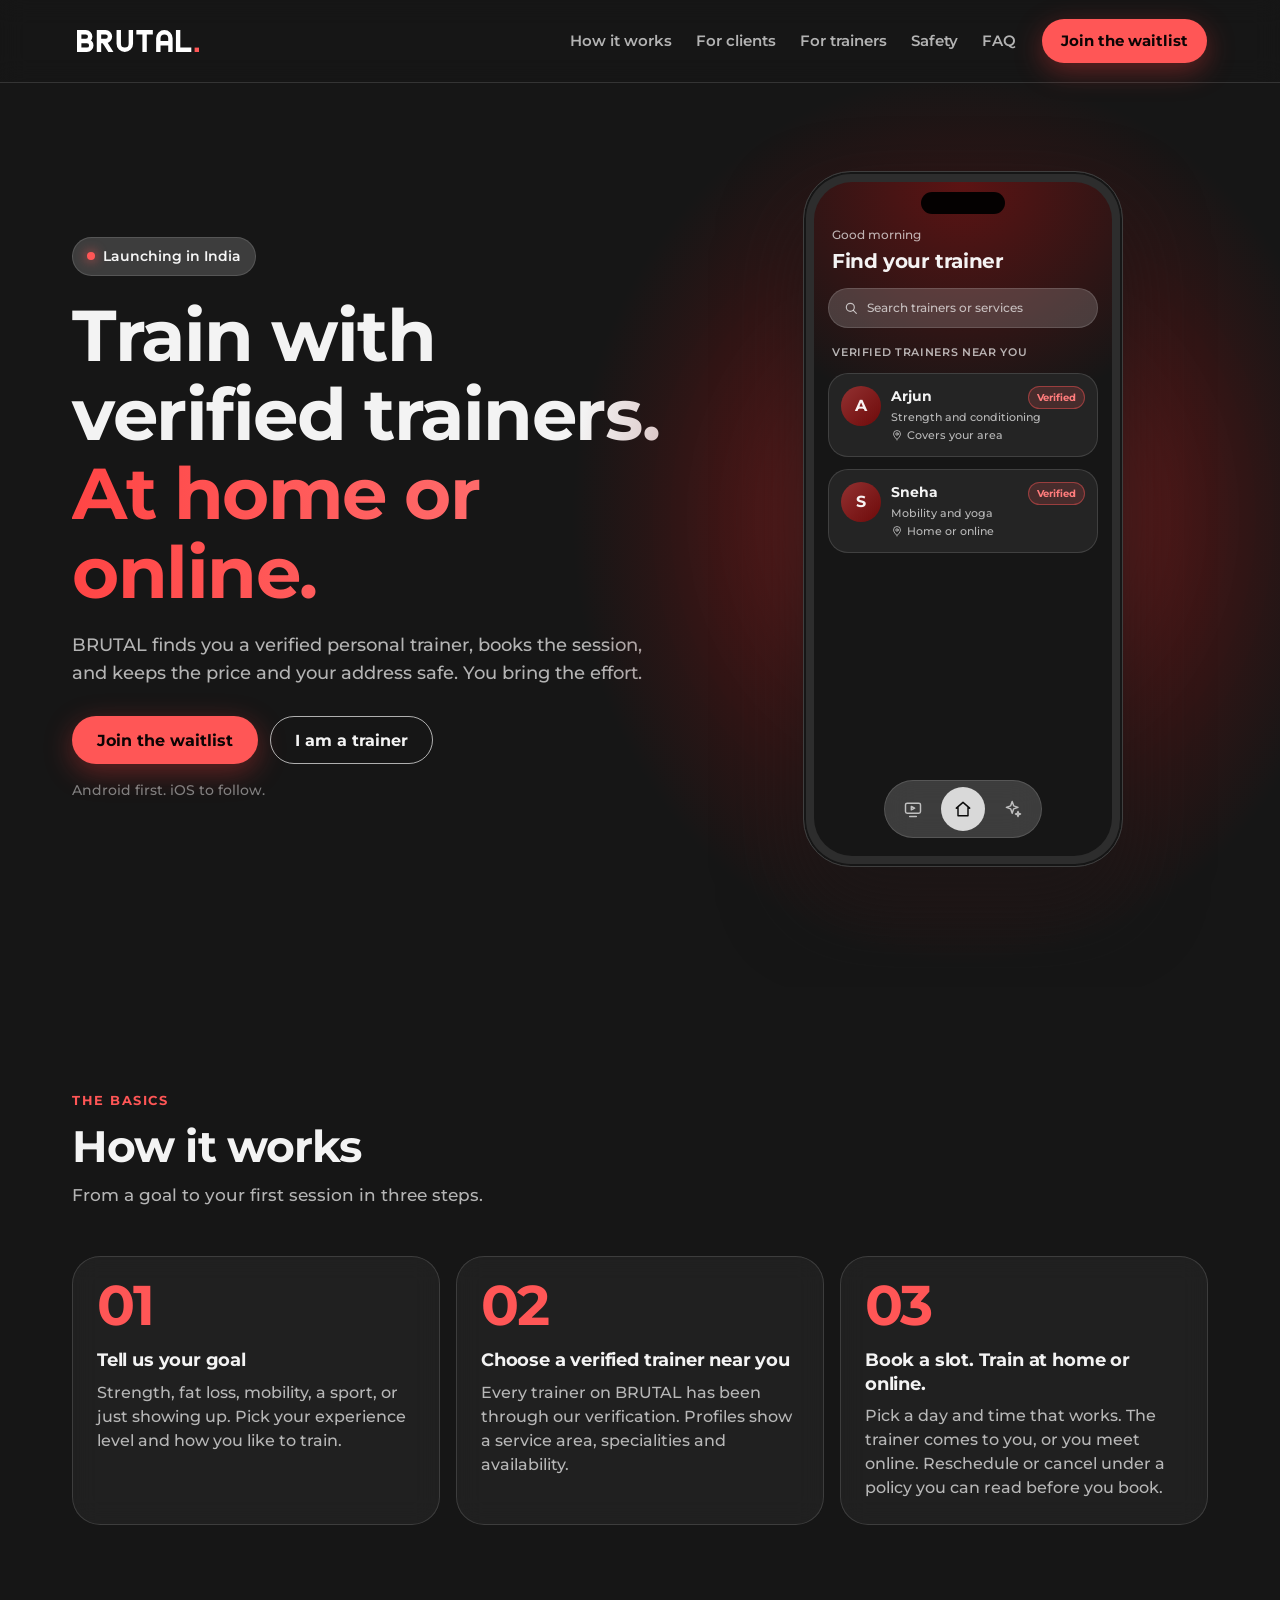
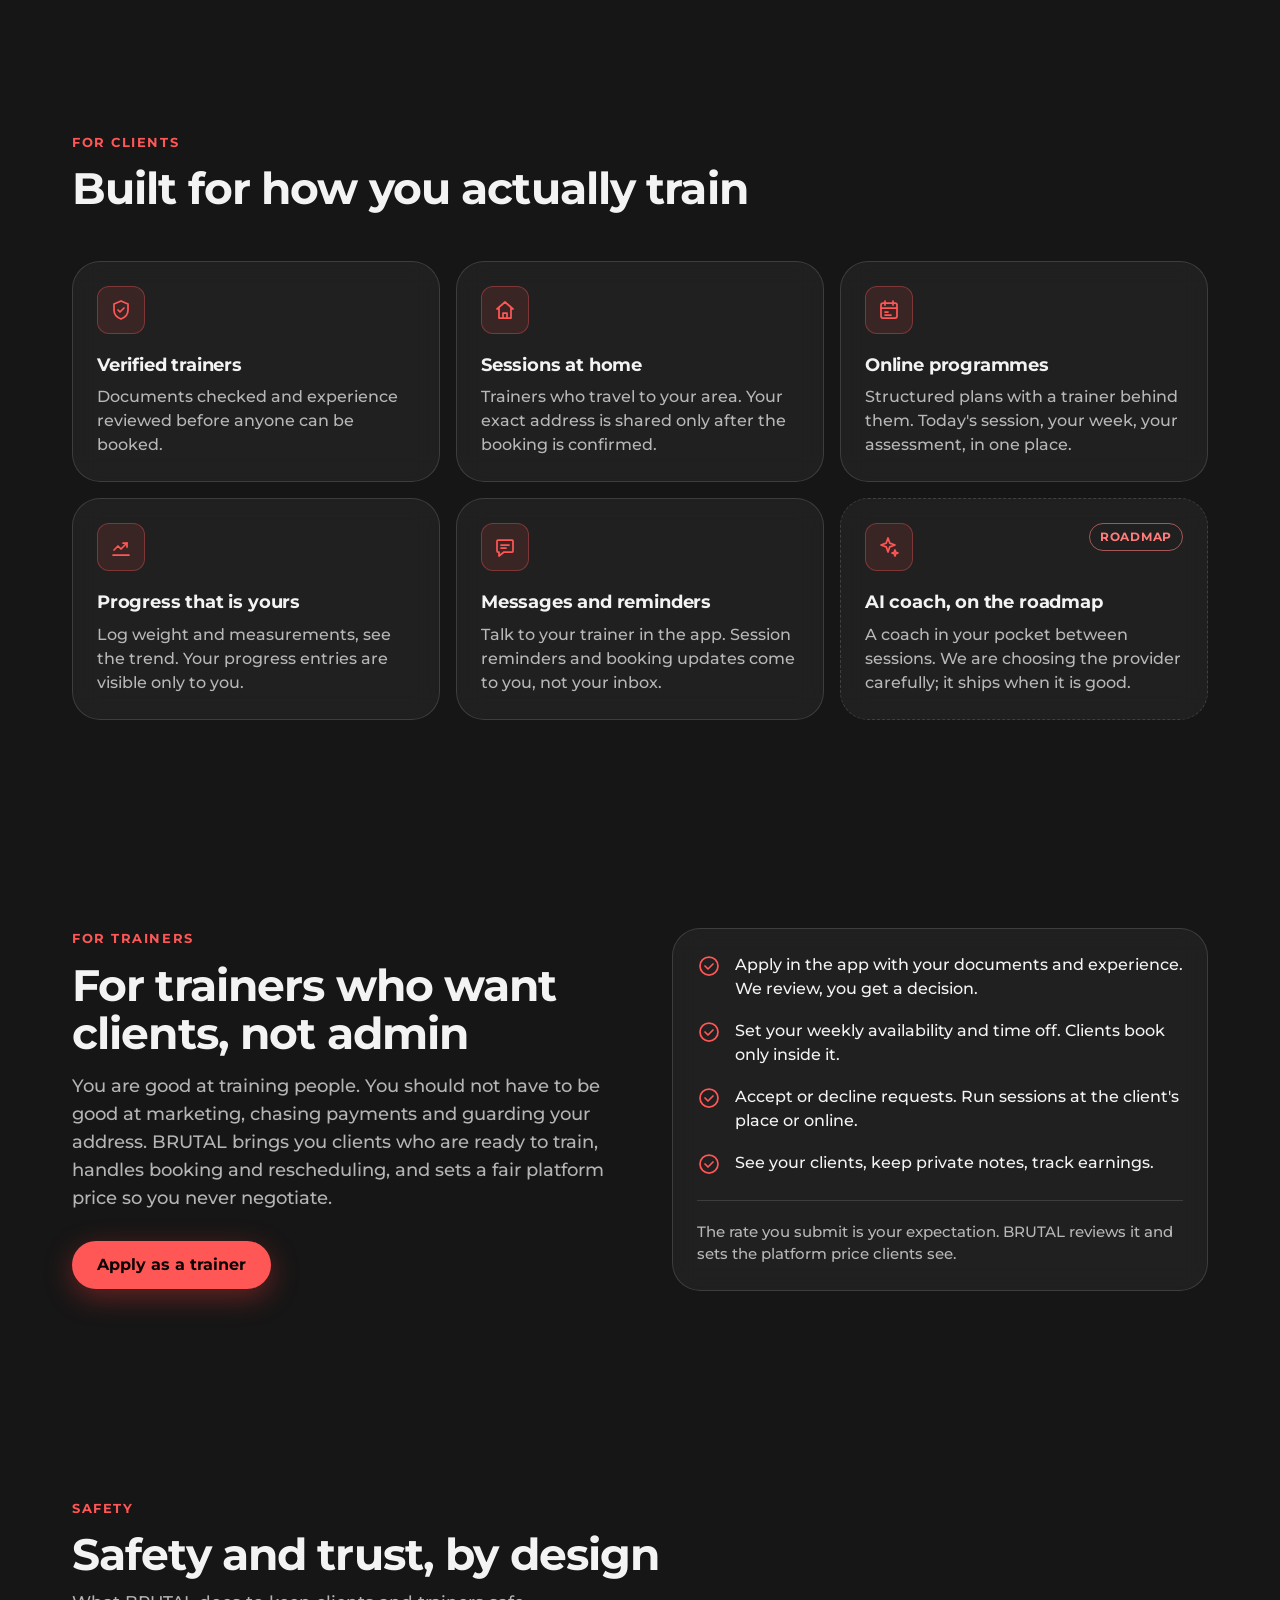
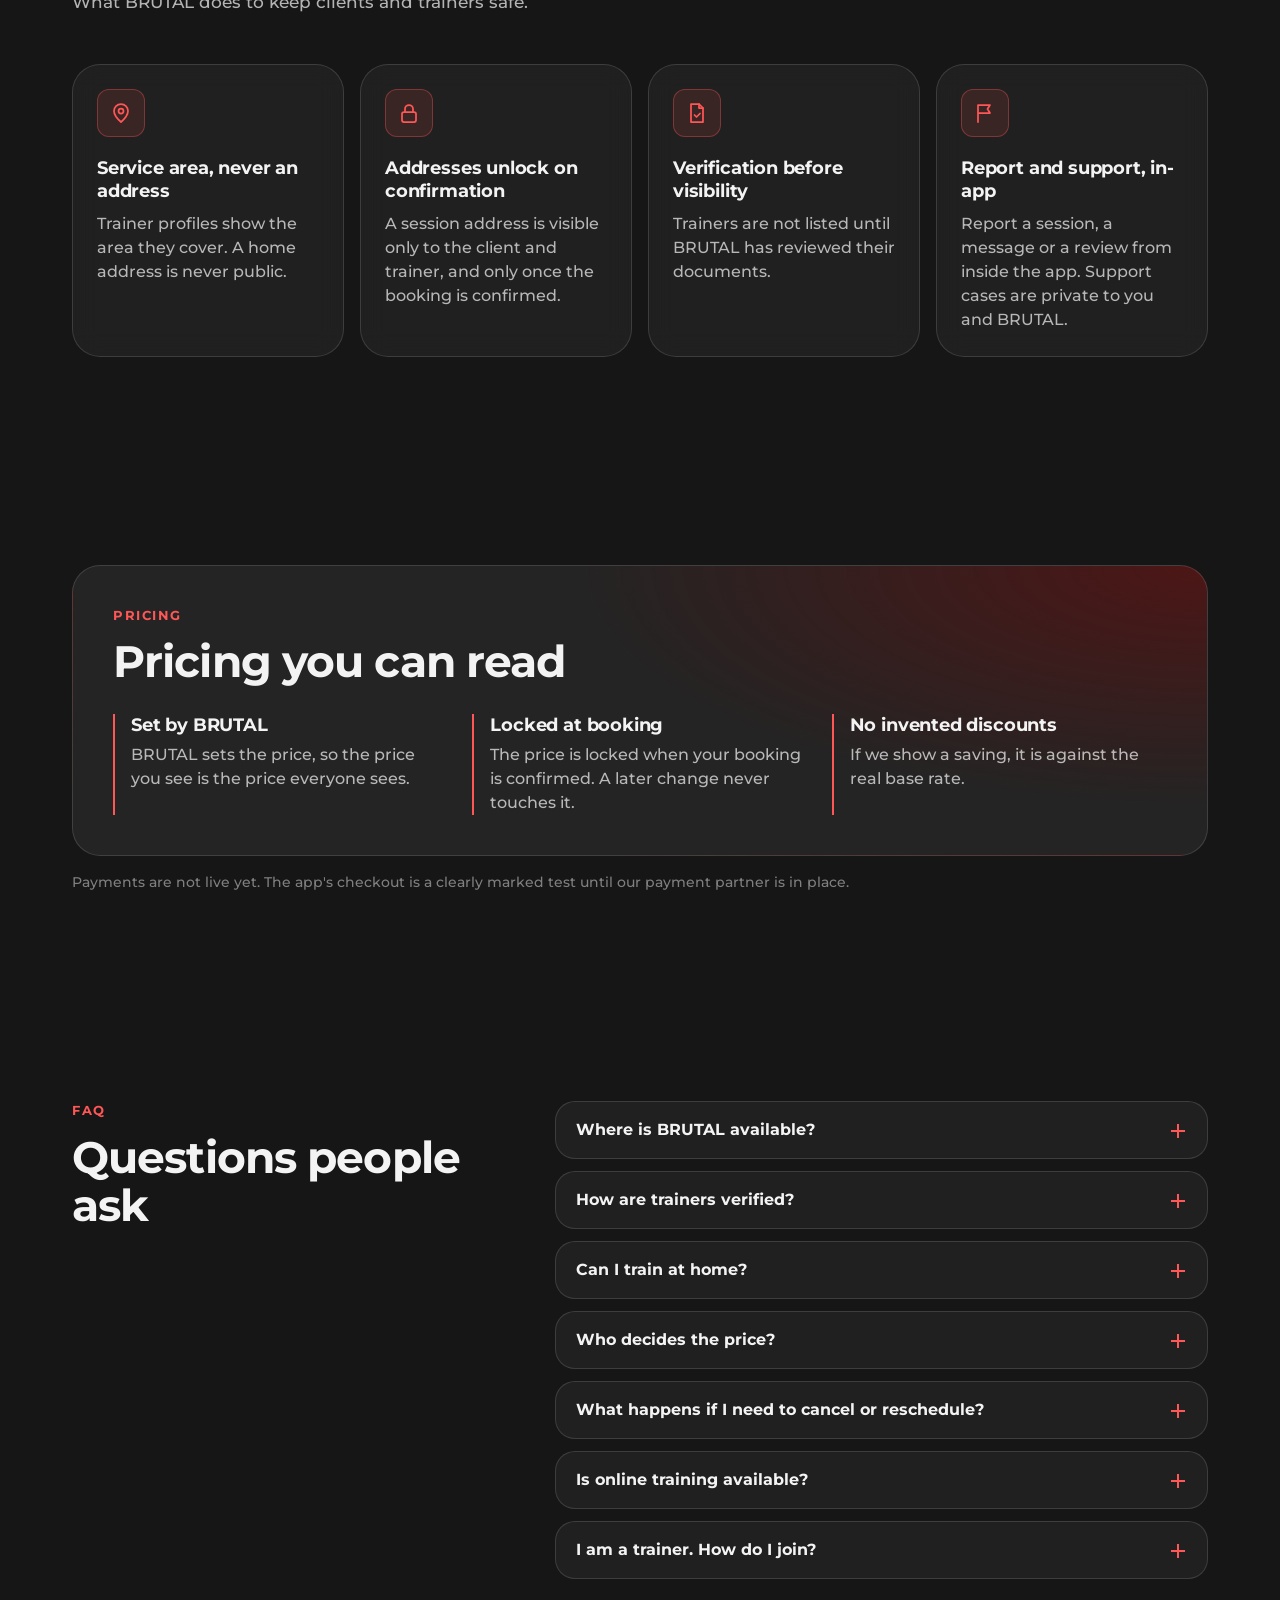
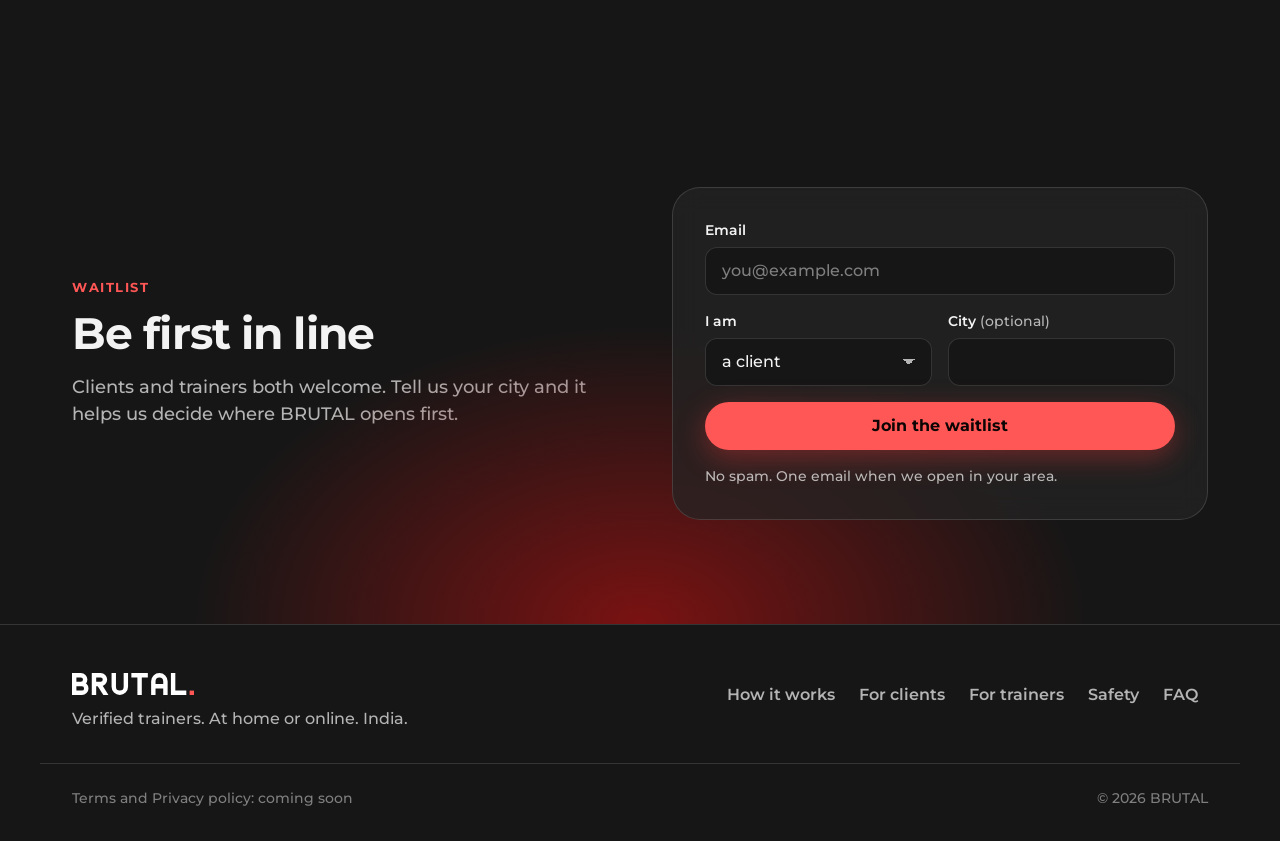
==== index.html @ 7e92889b "Website draft: static one-page site with SEO head, structured data and waitlist" ====
<!doctype html>
<html lang="en-IN">
<head>
<meta charset="utf-8">
<meta name="viewport" content="width=device-width, initial-scale=1">
<meta name="theme-color" content="#161616">
<meta name="color-scheme" content="dark">
<title>BRUTAL: Verified personal trainers at home or online in India</title>
<meta name="description" content="BRUTAL connects you with verified personal trainers for sessions at home or online. Pricing set by BRUTAL, safe bookings, real progress. Launching in India.">
<link rel="canonical" href="https://brutal-fit.github.io/">
<meta property="og:type" content="website">
<meta property="og:site_name" content="BRUTAL">
<meta property="og:title" content="BRUTAL: Verified personal trainers at home or online in India">
<meta property="og:description" content="BRUTAL connects you with verified personal trainers for sessions at home or online. Pricing set by BRUTAL, safe bookings, real progress. Launching in India.">
<meta property="og:url" content="https://brutal-fit.github.io/">
<meta property="og:image" content="https://brutal-fit.github.io/assets/img/og-image.png">
<meta property="og:image:width" content="1200">
<meta property="og:image:height" content="630">
<meta property="og:image:alt" content="BRUTAL wordmark on a dark background with a red glow: Train with verified trainers. At home or online.">
<meta property="og:locale" content="en_IN">
<meta name="twitter:card" content="summary_large_image">
<meta name="twitter:title" content="BRUTAL: Verified personal trainers at home or online in India">
<meta name="twitter:description" content="BRUTAL connects you with verified personal trainers for sessions at home or online. Pricing set by BRUTAL, safe bookings, real progress. Launching in India.">
<meta name="twitter:image" content="https://brutal-fit.github.io/assets/img/og-image.png">
<meta name="twitter:image:alt" content="BRUTAL wordmark on a dark background with a red glow: Train with verified trainers. At home or online.">
<link rel="icon" type="image/svg+xml" href="/assets/img/mark.svg">
<link rel="apple-touch-icon" href="/assets/img/apple-touch-icon.png">
<link rel="manifest" href="/site.webmanifest">
<link rel="preconnect" href="https://fonts.googleapis.com">
<link rel="preconnect" href="https://fonts.gstatic.com" crossorigin>
<link rel="stylesheet" href="https://fonts.googleapis.com/css2?family=Montserrat:wght@400;500;600;700&amp;display=swap">
<link rel="stylesheet" href="assets/css/styles.css">
<script src="assets/js/main.js" defer></script>
<script type="application/ld+json">
{
  "@context": "https://schema.org",
  "@type": "Organization",
  "name": "BRUTAL",
  "url": "https://brutal-fit.github.io/",
  "logo": "https://brutal-fit.github.io/assets/img/logo.svg",
  "description": "BRUTAL is a fitness-tech marketplace for India that connects clients with verified personal trainers for sessions at home or online.",
  "areaServed": {
    "@type": "Country",
    "name": "India"
  }
}
</script>
<script type="application/ld+json">
{
  "@context": "https://schema.org",
  "@type": "WebSite",
  "name": "BRUTAL",
  "url": "https://brutal-fit.github.io/",
  "inLanguage": "en-IN"
}
</script>
<script type="application/ld+json">
{
  "@context": "https://schema.org",
  "@type": "FAQPage",
  "mainEntity": [
    {
      "@type": "Question",
      "name": "Where is BRUTAL available?",
      "acceptedAnswer": {"@type": "Answer", "text": "We are launching in India, Android first. Join the waitlist and tell us your city; it helps us decide where to open first."}
    },
    {
      "@type": "Question",
      "name": "How are trainers verified?",
      "acceptedAnswer": {"@type": "Answer", "text": "Trainers apply in the app with identity and qualification documents and their experience. BRUTAL reviews every application before a trainer can be listed or booked."}
    },
    {
      "@type": "Question",
      "name": "Can I train at home?",
      "acceptedAnswer": {"@type": "Answer", "text": "Yes. Trainers list the area they cover. Your exact address is shared with your trainer only after the booking is confirmed."}
    },
    {
      "@type": "Question",
      "name": "Who decides the price?",
      "acceptedAnswer": {"@type": "Answer", "text": "BRUTAL does. A trainer submits the rate they expect, we review it and set the platform price you see. That price is locked when your booking is confirmed."}
    },
    {
      "@type": "Question",
      "name": "What happens if I need to cancel or reschedule?",
      "acceptedAnswer": {"@type": "Answer", "text": "You can do both from the booking. The policy is shown before you book and again when you change a booking."}
    },
    {
      "@type": "Question",
      "name": "Is online training available?",
      "acceptedAnswer": {"@type": "Answer", "text": "Online programmes are part of the app. Real payments are not switched on yet, so programme purchases are a marked test until launch."}
    },
    {
      "@type": "Question",
      "name": "I am a trainer. How do I join?",
      "acceptedAnswer": {"@type": "Answer", "text": "Join the waitlist as a trainer. When we open in your area, you will apply in the app with your documents and set your availability."}
    }
  ]
}
</script>
</head>
<body>
<a class="skip-link" href="#main">Skip to content</a>

<header class="site-header">
  <nav class="nav" aria-label="Primary">
    <a class="nav-logo" href="/"><img src="assets/img/logo.svg" alt="BRUTAL" width="122" height="22"></a>
    <button class="nav-toggle" type="button" aria-expanded="false" aria-controls="nav-panel" aria-label="Open menu">
      <svg class="i" viewBox="0 0 24 24" width="24" height="24" aria-hidden="true"><path class="i-open" d="M4 7h16M4 12h16M4 17h16"/><path class="i-close" d="M6 6l12 12M18 6L6 18"/></svg>
    </button>
    <div class="nav-panel" id="nav-panel">
      <ul class="nav-links">
        <li><a href="#how-it-works">How it works</a></li>
        <li><a href="#for-clients">For clients</a></li>
        <li><a href="#for-trainers">For trainers</a></li>
        <li><a href="#safety">Safety</a></li>
        <li><a href="#faq">FAQ</a></li>
      </ul>
      <a class="btn btn-primary btn-sm" href="#waitlist">Join the waitlist</a>
    </div>
  </nav>
</header>

<main id="main">

  <section id="hero" class="hero" aria-labelledby="hero-title">
    <div class="container hero-grid">
      <div class="hero-copy">
        <p class="eyebrow"><span class="eyebrow-dot" aria-hidden="true"></span>Launching in India</p>
        <h1 id="hero-title">Train with verified trainers. <span class="accent-text">At home or online.</span></h1>
        <p class="lead">BRUTAL finds you a verified personal trainer, books the session, and keeps the price and your address safe. You bring the effort.</p>
        <div class="hero-actions">
          <a class="btn btn-primary" href="#waitlist">Join the waitlist</a>
          <a class="btn btn-secondary" href="#for-trainers">I am a trainer</a>
        </div>
        <p class="hero-note">Android first. iOS to follow.</p>
      </div>

      <div class="hero-visual">
        <div class="glow glow-wide" aria-hidden="true"></div>
        <div class="glow glow-core" aria-hidden="true"></div>
        <div class="phone" role="img" aria-label="Preview of the BRUTAL client home screen: a search field, two verified trainer cards and the Online, Home and AI coach tabs.">
          <div class="phone-screen">
            <div class="ph-notch"></div>
            <div class="ph-head">
              <span class="ph-hello">Good morning</span>
              <span class="ph-title">Find your trainer</span>
            </div>
            <div class="ph-search">
              <svg class="i" viewBox="0 0 24 24" width="16" height="16"><circle cx="11" cy="11" r="6"/><path d="M20 20l-4.5-4.5"/></svg>
              <span>Search trainers or services</span>
            </div>
            <span class="ph-label">Verified trainers near you</span>
            <div class="ph-card">
              <span class="ph-avatar">A</span>
              <span class="ph-info">
                <span class="ph-name">Arjun</span>
                <span class="ph-meta">Strength and conditioning</span>
                <span class="ph-area"><svg class="i" viewBox="0 0 24 24" width="12" height="12"><path d="M12 21s-7-6.1-7-11a7 7 0 0 1 14 0c0 4.9-7 11-7 11z"/><circle cx="12" cy="10" r="2.5"/></svg>Covers your area</span>
              </span>
              <span class="ph-chip">Verified</span>
            </div>
            <div class="ph-card">
              <span class="ph-avatar">S</span>
              <span class="ph-info">
                <span class="ph-name">Sneha</span>
                <span class="ph-meta">Mobility and yoga</span>
                <span class="ph-area"><svg class="i" viewBox="0 0 24 24" width="12" height="12"><path d="M12 21s-7-6.1-7-11a7 7 0 0 1 14 0c0 4.9-7 11-7 11z"/><circle cx="12" cy="10" r="2.5"/></svg>Home or online</span>
              </span>
              <span class="ph-chip">Verified</span>
            </div>
            <div class="ph-tabs">
              <span class="ph-tab"><svg class="i" viewBox="0 0 24 24" width="20" height="20"><rect x="3" y="5" width="18" height="12" rx="2"/><path d="M10 9l4 2-4 2zM8 21h8"/></svg></span>
              <span class="ph-tab is-active"><svg class="i" viewBox="0 0 24 24" width="20" height="20"><path d="M4 11l8-7 8 7M6 10v10h12V10"/></svg></span>
              <span class="ph-tab"><svg class="i" viewBox="0 0 24 24" width="20" height="20"><path d="M11 3l1.8 5.2L18 10l-5.2 1.8L11 17l-1.8-5.2L4 10l5.2-1.8zM18 15l.8 2.2L21 18l-2.2.8L18 21l-.8-2.2L15 18l2.2-.8z"/></svg></span>
            </div>
          </div>
        </div>
      </div>
    </div>
  </section>

  <section id="how-it-works" class="section" aria-labelledby="how-title">
    <div class="container">
      <div class="section-head" data-reveal>
        <p class="kicker">The basics</p>
        <h2 id="how-title">How it works</h2>
        <p class="section-intro">From a goal to your first session in three steps.</p>
      </div>
      <ol class="steps">
        <li class="card step" data-reveal>
          <h3>Tell us your goal</h3>
          <p>Strength, fat loss, mobility, a sport, or just showing up. Pick your experience level and how you like to train.</p>
        </li>
        <li class="card step" data-reveal>
          <h3>Choose a verified trainer near you</h3>
          <p>Every trainer on BRUTAL has been through our verification. Profiles show a service area, specialities and availability.</p>
        </li>
        <li class="card step" data-reveal>
          <h3>Book a slot. Train at home or online.</h3>
          <p>Pick a day and time that works. The trainer comes to you, or you meet online. Reschedule or cancel under a policy you can read before you book.</p>
        </li>
      </ol>
    </div>
  </section>

  <section id="for-clients" class="section" aria-labelledby="clients-title">
    <div class="container">
      <div class="section-head" data-reveal>
        <p class="kicker">For clients</p>
        <h2 id="clients-title">Built for how you actually train</h2>
      </div>
      <ul class="grid grid-3">
        <li class="card feature" data-reveal>
          <span class="icon-badge"><svg class="i" viewBox="0 0 24 24" width="24" height="24" aria-hidden="true"><path d="M12 3l7 3v6c0 4.5-3 7.5-7 9-4-1.5-7-4.5-7-9V6z"/><path d="M9 12l2 2 4-4"/></svg></span>
          <h3>Verified trainers</h3>
          <p>Documents checked and experience reviewed before anyone can be booked.</p>
        </li>
        <li class="card feature" data-reveal>
          <span class="icon-badge"><svg class="i" viewBox="0 0 24 24" width="24" height="24" aria-hidden="true"><path d="M4 11l8-7 8 7M6 10v10h12V10"/><path d="M10 20v-5h4v5"/></svg></span>
          <h3>Sessions at home</h3>
          <p>Trainers who travel to your area. Your exact address is shared only after the booking is confirmed.</p>
        </li>
        <li class="card feature" data-reveal>
          <span class="icon-badge"><svg class="i" viewBox="0 0 24 24" width="24" height="24" aria-hidden="true"><rect x="4" y="5" width="16" height="15" rx="2"/><path d="M8 3v4M16 3v4M4 10h16M8 14h3M8 17h6"/></svg></span>
          <h3>Online programmes</h3>
          <p>Structured plans with a trainer behind them. Today's session, your week, your assessment, in one place.</p>
        </li>
        <li class="card feature" data-reveal>
          <span class="icon-badge"><svg class="i" viewBox="0 0 24 24" width="24" height="24" aria-hidden="true"><path d="M4 20h16"/><path d="M5 15l4-4 3 3 6-6"/><path d="M14 8h4v4"/></svg></span>
          <h3>Progress that is yours</h3>
          <p>Log weight and measurements, see the trend. Your progress entries are visible only to you.</p>
        </li>
        <li class="card feature" data-reveal>
          <span class="icon-badge"><svg class="i" viewBox="0 0 24 24" width="24" height="24" aria-hidden="true"><path d="M5 5h14a1 1 0 0 1 1 1v10a1 1 0 0 1-1 1h-8l-5 4v-4H5a1 1 0 0 1-1-1V6a1 1 0 0 1 1-1z"/><path d="M8 10h8M8 13h5"/></svg></span>
          <h3>Messages and reminders</h3>
          <p>Talk to your trainer in the app. Session reminders and booking updates come to you, not your inbox.</p>
        </li>
        <li class="card feature feature-roadmap" data-reveal>
          <span class="icon-badge"><svg class="i" viewBox="0 0 24 24" width="24" height="24" aria-hidden="true"><path d="M11 3l1.8 5.2L18 10l-5.2 1.8L11 17l-1.8-5.2L4 10l5.2-1.8zM18 15l.8 2.2L21 18l-2.2.8L18 21l-.8-2.2L15 18l2.2-.8z"/></svg></span>
          <span class="tag">Roadmap</span>
          <h3>AI coach, on the roadmap</h3>
          <p>A coach in your pocket between sessions. We are choosing the provider carefully; it ships when it is good.</p>
        </li>
      </ul>
    </div>
  </section>

  <section id="for-trainers" class="section" aria-labelledby="trainers-title">
    <div class="container split">
      <div class="split-copy" data-reveal>
        <p class="kicker">For trainers</p>
        <h2 id="trainers-title">For trainers who want clients, not admin</h2>
        <p class="lead">You are good at training people. You should not have to be good at marketing, chasing payments and guarding your address. BRUTAL brings you clients who are ready to train, handles booking and rescheduling, and sets a fair platform price so you never negotiate.</p>
        <a class="btn btn-primary" href="#waitlist" data-role="trainer">Apply as a trainer</a>
      </div>
      <div class="card checklist-card" data-reveal>
        <ul class="checklist">
          <li><svg class="i" viewBox="0 0 24 24" width="24" height="24" aria-hidden="true"><circle cx="12" cy="12" r="9"/><path d="M8 12l3 3 5-5"/></svg><span>Apply in the app with your documents and experience. We review, you get a decision.</span></li>
          <li><svg class="i" viewBox="0 0 24 24" width="24" height="24" aria-hidden="true"><circle cx="12" cy="12" r="9"/><path d="M8 12l3 3 5-5"/></svg><span>Set your weekly availability and time off. Clients book only inside it.</span></li>
          <li><svg class="i" viewBox="0 0 24 24" width="24" height="24" aria-hidden="true"><circle cx="12" cy="12" r="9"/><path d="M8 12l3 3 5-5"/></svg><span>Accept or decline requests. Run sessions at the client's place or online.</span></li>
          <li><svg class="i" viewBox="0 0 24 24" width="24" height="24" aria-hidden="true"><circle cx="12" cy="12" r="9"/><path d="M8 12l3 3 5-5"/></svg><span>See your clients, keep private notes, track earnings.</span></li>
        </ul>
        <p class="checklist-note">The rate you submit is your expectation. BRUTAL reviews it and sets the platform price clients see.</p>
      </div>
    </div>
  </section>

  <section id="safety" class="section" aria-labelledby="safety-title">
    <div class="container">
      <div class="section-head" data-reveal>
        <p class="kicker">Safety</p>
        <h2 id="safety-title">Safety and trust, by design</h2>
        <p class="section-intro">What BRUTAL does to keep clients and trainers safe.</p>
      </div>
      <ul class="grid grid-4">
        <li class="card feature" data-reveal>
          <span class="icon-badge"><svg class="i" viewBox="0 0 24 24" width="24" height="24" aria-hidden="true"><path d="M12 21s-7-6.1-7-11a7 7 0 0 1 14 0c0 4.9-7 11-7 11z"/><circle cx="12" cy="10" r="2.5"/></svg></span>
          <h3>Service area, never an address</h3>
          <p>Trainer profiles show the area they cover. A home address is never public.</p>
        </li>
        <li class="card feature" data-reveal>
          <span class="icon-badge"><svg class="i" viewBox="0 0 24 24" width="24" height="24" aria-hidden="true"><rect x="5" y="11" width="14" height="10" rx="2"/><path d="M8 11V8a4 4 0 0 1 8 0v3"/></svg></span>
          <h3>Addresses unlock on confirmation</h3>
          <p>A session address is visible only to the client and trainer, and only once the booking is confirmed.</p>
        </li>
        <li class="card feature" data-reveal>
          <span class="icon-badge"><svg class="i" viewBox="0 0 24 24" width="24" height="24" aria-hidden="true"><path d="M6 3h8l4 4v14H6z"/><path d="M14 3v4h4M9.5 14l2 2 3.5-3.5"/></svg></span>
          <h3>Verification before visibility</h3>
          <p>Trainers are not listed until BRUTAL has reviewed their documents.</p>
        </li>
        <li class="card feature" data-reveal>
          <span class="icon-badge"><svg class="i" viewBox="0 0 24 24" width="24" height="24" aria-hidden="true"><path d="M5 21V4M5 4h12l-2.5 4L17 12H5"/></svg></span>
          <h3>Report and support, in-app</h3>
          <p>Report a session, a message or a review from inside the app. Support cases are private to you and BRUTAL.</p>
        </li>
      </ul>
    </div>
  </section>

  <section id="pricing" class="section" aria-labelledby="pricing-title">
    <div class="container">
      <div class="price-panel" data-reveal>
        <div class="price-head">
          <p class="kicker">Pricing</p>
          <h2 id="pricing-title">Pricing you can read</h2>
        </div>
        <ul class="price-points">
          <li>
            <h3>Set by BRUTAL</h3>
            <p>BRUTAL sets the price, so the price you see is the price everyone sees.</p>
          </li>
          <li>
            <h3>Locked at booking</h3>
            <p>The price is locked when your booking is confirmed. A later change never touches it.</p>
          </li>
          <li>
            <h3>No invented discounts</h3>
            <p>If we show a saving, it is against the real base rate.</p>
          </li>
        </ul>
      </div>
      <p class="footnote">Payments are not live yet. The app's checkout is a clearly marked test until our payment partner is in place.</p>
    </div>
  </section>

  <section id="faq" class="section" aria-labelledby="faq-title">
    <div class="container faq-layout">
      <div class="section-head" data-reveal>
        <p class="kicker">FAQ</p>
        <h2 id="faq-title">Questions people ask</h2>
      </div>
      <div class="faq-list" data-reveal>
        <details class="faq-item">
          <summary>Where is BRUTAL available?</summary>
          <p>We are launching in India, Android first. Join the waitlist and tell us your city; it helps us decide where to open first.</p>
        </details>
        <details class="faq-item">
          <summary>How are trainers verified?</summary>
          <p>Trainers apply in the app with identity and qualification documents and their experience. BRUTAL reviews every application before a trainer can be listed or booked.</p>
        </details>
        <details class="faq-item">
          <summary>Can I train at home?</summary>
          <p>Yes. Trainers list the area they cover. Your exact address is shared with your trainer only after the booking is confirmed.</p>
        </details>
        <details class="faq-item">
          <summary>Who decides the price?</summary>
          <p>BRUTAL does. A trainer submits the rate they expect, we review it and set the platform price you see. That price is locked when your booking is confirmed.</p>
        </details>
        <details class="faq-item">
          <summary>What happens if I need to cancel or reschedule?</summary>
          <p>You can do both from the booking. The policy is shown before you book and again when you change a booking.</p>
        </details>
        <details class="faq-item">
          <summary>Is online training available?</summary>
          <p>Online programmes are part of the app. Real payments are not switched on yet, so programme purchases are a marked test until launch.</p>
        </details>
        <details class="faq-item">
          <summary>I am a trainer. How do I join?</summary>
          <p>Join the waitlist as a trainer. When we open in your area, you will apply in the app with your documents and set your availability.</p>
        </details>
      </div>
    </div>
  </section>

  <section id="waitlist" class="section section-waitlist" aria-labelledby="waitlist-title">
    <div class="glow glow-waitlist" aria-hidden="true"></div>
    <div class="container split">
      <div class="split-copy" data-reveal>
        <p class="kicker">Waitlist</p>
        <h2 id="waitlist-title">Be first in line</h2>
        <p class="lead">Clients and trainers both welcome. Tell us your city and it helps us decide where BRUTAL opens first.</p>
      </div>
      <!-- method="dialog" outside a dialog never submits, so nothing leaves the page without JS; native validation still runs. -->
      <form class="card waitlist-form" id="waitlist-form" method="dialog" aria-describedby="form-note" data-reveal>
        <div class="field">
          <label for="wl-email">Email</label>
          <input id="wl-email" name="email" type="email" required autocomplete="email" inputmode="email" placeholder="you@example.com">
        </div>
        <div class="field-row">
          <div class="field">
            <label for="wl-role">I am</label>
            <select id="wl-role" name="role">
              <option value="client">a client</option>
              <option value="trainer">a trainer</option>
            </select>
          </div>
          <div class="field">
            <label for="wl-city">City <span class="optional">(optional)</span></label>
            <input id="wl-city" name="city" type="text" autocomplete="address-level2">
          </div>
        </div>
        <button class="btn btn-primary btn-block" type="submit">Join the waitlist</button>
        <p class="form-status" id="form-status" role="status" aria-live="polite"></p>
        <noscript><p class="form-status">The waitlist is not open yet. We are not collecting details until it is. Check back soon.</p></noscript>
        <p class="form-note" id="form-note">No spam. One email when we open in your area.</p>
      </form>
    </div>
  </section>

</main>

<footer class="site-footer">
  <div class="container footer-grid">
    <div class="footer-brand">
      <img src="assets/img/logo.svg" alt="BRUTAL" width="122" height="22" loading="lazy">
      <p>Verified trainers. At home or online. India.</p>
    </div>
    <nav aria-label="Footer">
      <ul class="footer-links">
        <li><a href="#how-it-works">How it works</a></li>
        <li><a href="#for-clients">For clients</a></li>
        <li><a href="#for-trainers">For trainers</a></li>
        <li><a href="#safety">Safety</a></li>
        <li><a href="#faq">FAQ</a></li>
      </ul>
    </nav>
  </div>
  <div class="container footer-base">
    <p>Terms and Privacy policy: coming soon</p>
    <p>&copy; 2026 BRUTAL</p>
  </div>
</footer>
</body>
</html>
---- assets/css/styles.css ----
/* BRUTAL website. Tokens mirror the app's BrutalColors; rules below use tokens only. */
:root {
  --bg: #161616;
  --surface: #242424;
  --surface-2: #2D2D2D;
  --surface-3: #3F3F3F;
  --glow: #7A1212;
  --accent: #FF5656;
  --accent-strong: #FF3939;
  --accent-deep: #923131;
  --accent-grad-start: #FF4545;
  --accent-surface: #6E0A0A;
  --text: rgba(255, 255, 255, .95);
  --text-2: rgba(255, 255, 255, .68);
  --text-3: rgba(255, 255, 255, .45);
  --link: #FF7C7C;
  --border: rgba(255, 255, 255, .13);
  --border-strong: rgba(255, 255, 255, .66);
  --nav-pill: rgba(217, 217, 217, .20);
  --on-light: rgba(0, 0, 0, .95);
  --neutral-light: #D9D9D9;
  --radius-sm: 12px;
  --radius-md: 20px;
  --radius-lg: 28px;
  --radius-pill: 999px;
  --font: 'Montserrat', system-ui, -apple-system, 'Segoe UI', Roboto, sans-serif;

  --gutter: 16px;
  --header-h: 72px;
  --glass: color-mix(in srgb, var(--surface) 72%, transparent);
}

*, *::before, *::after { box-sizing: border-box; }

html {
  -webkit-text-size-adjust: 100%;
  text-size-adjust: 100%;
  background: var(--bg);
}

body {
  margin: 0;
  min-height: 100vh;
  background:
    radial-gradient(1200px 600px at 85% -10%, color-mix(in srgb, var(--glow) 45%, transparent), transparent 70%),
    var(--bg);
  color: var(--text);
  font-family: var(--font);
  font-size: 16px;
  font-weight: 500;
  line-height: 1.5;
  overflow-x: hidden;
}

body.nav-open { overflow: hidden; }

img, svg { display: block; max-width: 100%; }
h1, h2, h3, p, ul, ol, figure { margin: 0; }
ul, ol { padding: 0; list-style: none; }
a { color: var(--link); text-underline-offset: 3px; }
button, input, select { font: inherit; color: inherit; }

h1, h2, h3 { font-weight: 700; letter-spacing: -0.02em; line-height: 1.1; color: var(--text); }
h1 { font-size: clamp(2.5rem, 6vw, 4.5rem); }
h2 { font-size: clamp(1.75rem, 3.5vw, 2.75rem); }
h3 { font-size: 1.125rem; line-height: 1.3; letter-spacing: -0.01em; }

:focus-visible { outline: 2px solid var(--accent); outline-offset: 3px; border-radius: 4px; }

.i {
  width: 24px;
  height: 24px;
  fill: none;
  stroke: currentColor;
  stroke-width: 1.75;
  stroke-linecap: round;
  stroke-linejoin: round;
  flex: none;
}

.container {
  width: 100%;
  max-width: 1200px;
  margin: 0 auto;
  padding: 0 var(--gutter);
}

.skip-link {
  position: absolute;
  left: var(--gutter);
  top: -100px;
  z-index: 100;
  padding: 12px 16px;
  background: var(--accent);
  color: var(--on-light);
  font-weight: 700;
  border-radius: var(--radius-sm);
  text-decoration: none;
}
.skip-link:focus { top: 12px; }

/* Buttons */
.btn {
  display: inline-flex;
  align-items: center;
  justify-content: center;
  gap: 8px;
  min-height: 48px;
  padding: 12px 24px;
  border: 1px solid transparent;
  border-radius: var(--radius-pill);
  font-weight: 700;
  font-size: 1rem;
  line-height: 1.2;
  text-decoration: none;
  cursor: pointer;
  transition: background-color .2s ease, border-color .2s ease, box-shadow .2s ease, transform .2s ease;
}
/* Near-black label on the accent keeps text contrast above 4.5:1. */
.btn-primary {
  background: var(--accent);
  color: var(--on-light);
  box-shadow: 0 8px 28px color-mix(in srgb, var(--accent-strong) 35%, transparent);
}
.btn-primary:hover { background: var(--accent-strong); transform: translateY(-1px); }
.btn-secondary {
  background: transparent;
  color: var(--text);
  border-color: var(--border-strong);
}
.btn-secondary:hover { background: var(--nav-pill); }
.btn-sm { min-height: 44px; padding: 10px 18px; font-size: .9375rem; }
.btn-block { width: 100%; }

/* Header and navigation */
/* Sticky only with JS: the no-JS wrapped nav is too tall to pin on phones. */
.site-header {
  position: relative;
  top: 0;
  z-index: 50;
  padding: 8px 0;
  background: color-mix(in srgb, var(--bg) 82%, transparent);
  -webkit-backdrop-filter: blur(12px);
  backdrop-filter: blur(12px);
  border-bottom: 1px solid var(--border);
  transition: background-color .25s ease, border-color .25s ease;
}

.js .site-header { position: sticky; }

.nav {
  position: relative;
  display: flex;
  flex-wrap: wrap;
  align-items: center;
  justify-content: space-between;
  gap: 8px 16px;
  max-width: 1200px;
  margin: 0 auto;
  padding: 6px var(--gutter);
  border: 1px solid transparent;
  border-radius: var(--radius-pill);
  transition: background-color .25s ease, border-color .25s ease, margin .25s ease, padding .25s ease;
}

.nav-logo {
  display: inline-flex;
  align-items: center;
  min-height: 44px;
  padding: 0 4px;
}

.nav-toggle {
  display: none;
  align-items: center;
  justify-content: center;
  width: 44px;
  height: 44px;
  padding: 0;
  background: var(--nav-pill);
  border: 1px solid var(--border);
  border-radius: var(--radius-pill);
  cursor: pointer;
}
.nav-toggle .i-close { display: none; }
.nav-toggle[aria-expanded="true"] .i-open { display: none; }
.nav-toggle[aria-expanded="true"] .i-close { display: inline; }

/* Without JS the panel is a plain wrapped row, so every link stays reachable. */
.nav-panel {
  display: flex;
  flex-wrap: wrap;
  align-items: center;
  gap: 4px 12px;
  width: 100%;
}

.nav-links {
  display: flex;
  flex-wrap: wrap;
  gap: 0 4px;
}
.nav-links a {
  display: inline-flex;
  align-items: center;
  min-height: 44px;
  padding: 0 10px;
  color: var(--text-2);
  font-weight: 600;
  font-size: .9375rem;
  text-decoration: none;
  border-radius: var(--radius-pill);
  transition: color .2s ease, background-color .2s ease;
}
.nav-links a:hover { color: var(--text); background: var(--nav-pill); }

@media (max-width: 879.98px) {
  .js .nav-toggle { display: inline-flex; }
  .js .nav-panel {
    display: none;
    position: absolute;
    top: calc(100% + 8px);
    left: var(--gutter);
    right: var(--gutter);
    width: auto;
    flex-direction: column;
    align-items: stretch;
    gap: 12px;
    padding: 12px;
    background: color-mix(in srgb, var(--surface) 94%, transparent);
    -webkit-backdrop-filter: blur(16px);
    backdrop-filter: blur(16px);
    border: 1px solid var(--border);
    border-radius: var(--radius-md);
    box-shadow: 0 24px 48px color-mix(in srgb, var(--bg) 70%, transparent);
  }
  .js .site-header.is-open .nav-panel { display: flex; }
  .js .nav-links { flex-direction: column; gap: 2px; }
  .js .nav-links a { display: flex; min-height: 48px; padding: 0 12px; font-size: 1rem; color: var(--text); border-radius: var(--radius-sm); }
}

@media (min-width: 880px) {
  .site-header { padding: 12px 0; }
  .nav { flex-wrap: nowrap; }
  .nav-panel { width: auto; flex-wrap: nowrap; gap: 16px; }
  .nav-links { flex-wrap: nowrap; }

  /* Scrolled state echoes the app's frosted pill nav. */
  .site-header.is-scrolled {
    background: transparent;
    border-bottom-color: transparent;
    -webkit-backdrop-filter: none;
    backdrop-filter: none;
  }
  .site-header.is-scrolled .nav {
    margin: 0 auto;
    max-width: calc(1200px - 2 * var(--gutter));
    padding: 6px 8px 6px 20px;
    background: var(--nav-pill);
    border-color: var(--border);
    -webkit-backdrop-filter: blur(16px);
    backdrop-filter: blur(16px);
  }
}

@media (max-width: 879.98px) {
  .site-header.is-scrolled {
    background: color-mix(in srgb, var(--bg) 70%, transparent);
    -webkit-backdrop-filter: blur(16px);
    backdrop-filter: blur(16px);
  }
}

/* Sections */
.section {
  position: relative;
  padding: 72px 0;
}
[id] { scroll-margin-top: calc(var(--header-h) + 16px); }

.section-head {
  max-width: 720px;
  margin-bottom: 32px;
}
.section-head h2 + .section-intro { margin-top: 12px; }
.section-intro { color: var(--text-2); font-size: 1.0625rem; }

.kicker {
  margin-bottom: 12px;
  color: var(--accent);
  font-size: .8125rem;
  font-weight: 700;
  letter-spacing: .12em;
  text-transform: uppercase;
}

.lead { color: var(--text-2); font-size: 1.125rem; line-height: 1.55; }

.card {
  position: relative;
  padding: 24px;
  background: var(--glass);
  border: 1px solid var(--border);
  border-radius: var(--radius-lg);
  -webkit-backdrop-filter: blur(12px);
  backdrop-filter: blur(12px);
}
.card p { color: var(--text-2); }
.card h3 + p { margin-top: 8px; }

/* Hero */
.hero {
  position: relative;
  padding: 40px 0 64px;
  overflow: hidden;
}
.hero-grid {
  display: grid;
  gap: 48px;
  align-items: center;
}
.hero-copy { max-width: 640px; }

.eyebrow {
  display: inline-flex;
  align-items: center;
  gap: 8px;
  margin-bottom: 20px;
  padding: 8px 14px;
  background: var(--nav-pill);
  border: 1px solid var(--border);
  border-radius: var(--radius-pill);
  font-size: .875rem;
  font-weight: 600;
}
.eyebrow-dot {
  width: 8px;
  height: 8px;
  background: var(--accent);
  border-radius: 50%;
  box-shadow: 0 0 12px var(--accent);
}

.accent-text {
  display: block;
  color: var(--accent);
  background: linear-gradient(90deg, var(--accent-grad-start), var(--link));
  -webkit-background-clip: text;
  background-clip: text;
  -webkit-text-fill-color: transparent;
}

.hero .lead { margin-top: 20px; max-width: 34em; }
.hero-actions {
  display: flex;
  flex-wrap: wrap;
  gap: 12px;
  margin-top: 28px;
}
.hero-note { margin-top: 16px; color: var(--text-3); font-size: .875rem; }

.hero-visual {
  position: relative;
  display: flex;
  justify-content: center;
  padding: 24px 0;
}

.glow {
  position: absolute;
  pointer-events: none;
  border-radius: 50%;
}
.glow-wide {
  inset: -10% -30%;
  background: radial-gradient(closest-side, var(--glow), transparent);
  opacity: .9;
}
.glow-core {
  width: 60%;
  aspect-ratio: 1;
  top: 30%;
  left: 20%;
  background: var(--accent);
  filter: blur(90px);
  opacity: .35;
}

/* Phone mock: 402x874 proportions, decorative and non-functional. */
.phone {
  position: relative;
  width: 280px;
  aspect-ratio: 402 / 874;
  padding: 10px;
  background: var(--surface-2);
  border: 1px solid var(--surface-3);
  border-radius: 48px;
  box-shadow: 0 40px 80px color-mix(in srgb, var(--bg) 80%, transparent), inset 0 0 0 2px var(--bg);
}
.phone-screen {
  position: relative;
  display: flex;
  flex-direction: column;
  gap: 12px;
  height: 100%;
  padding: 40px 14px 14px;
  overflow: hidden;
  background:
    radial-gradient(120% 50% at 50% 0%, color-mix(in srgb, var(--glow) 70%, transparent), transparent 70%),
    var(--bg);
  border-radius: 38px;
}
.ph-notch {
  position: absolute;
  top: 10px;
  left: 50%;
  width: 84px;
  height: 22px;
  transform: translateX(-50%);
  background: var(--on-light);
  border-radius: var(--radius-pill);
}
.ph-head { display: flex; flex-direction: column; gap: 2px; padding: 4px 4px 0; }
.ph-hello { color: var(--text-2); font-size: 12px; }
.ph-title { font-size: 20px; font-weight: 700; letter-spacing: -0.02em; }
.ph-search {
  display: flex;
  align-items: center;
  gap: 8px;
  padding: 10px 14px;
  background: var(--nav-pill);
  border: 1px solid var(--border);
  border-radius: var(--radius-pill);
  color: var(--text-2);
  font-size: 12px;
}
.ph-search .i { width: 16px; height: 16px; }
.ph-label { margin-top: 4px; padding: 0 4px; color: var(--text-2); font-size: 11px; font-weight: 600; letter-spacing: .06em; text-transform: uppercase; }
.ph-card {
  position: relative;
  display: flex;
  align-items: flex-start;
  gap: 10px;
  padding: 12px;
  background: var(--surface);
  border: 1px solid var(--border);
  border-radius: var(--radius-md);
}
.ph-avatar {
  display: grid;
  place-items: center;
  width: 40px;
  height: 40px;
  flex: none;
  background: linear-gradient(135deg, var(--accent-deep), var(--accent-surface));
  border-radius: 50%;
  font-weight: 700;
}
.ph-info { display: flex; flex-direction: column; gap: 2px; min-width: 0; flex: 1; }
.ph-name { padding-right: 64px; font-weight: 700; font-size: 14px; }
.ph-meta { color: var(--text-2); font-size: 11px; }
.ph-area { display: flex; align-items: center; gap: 4px; color: var(--text-2); font-size: 11px; }
.ph-area .i { width: 12px; height: 12px; }
.ph-chip {
  position: absolute;
  top: 12px;
  right: 12px;
  padding: 3px 8px;
  background: color-mix(in srgb, var(--accent) 16%, transparent);
  border: 1px solid color-mix(in srgb, var(--accent) 45%, transparent);
  border-radius: var(--radius-pill);
  color: var(--link);
  font-size: 10px;
  font-weight: 700;
}
.ph-tabs {
  position: absolute;
  left: 50%;
  bottom: 18px;
  display: flex;
  gap: 6px;
  padding: 6px;
  transform: translateX(-50%);
  background: var(--nav-pill);
  border: 1px solid var(--border);
  border-radius: var(--radius-pill);
  -webkit-backdrop-filter: blur(16px);
  backdrop-filter: blur(16px);
}
.ph-tab {
  display: grid;
  place-items: center;
  width: 44px;
  height: 44px;
  color: var(--text-2);
  border-radius: 50%;
}
.ph-tab .i { width: 20px; height: 20px; }
.ph-tab.is-active { background: var(--neutral-light); color: var(--on-light); }

/* How it works */
.steps {
  display: grid;
  gap: 16px;
  counter-reset: step;
}
.step { counter-increment: step; padding-top: 20px; }
.step::before {
  content: counter(step, decimal-leading-zero);
  display: block;
  margin-bottom: 16px;
  color: var(--accent);
  font-size: 3.5rem;
  font-weight: 700;
  letter-spacing: -0.04em;
  line-height: 1;
}

/* Feature grids */
.grid { display: grid; gap: 16px; }
.feature { display: flex; flex-direction: column; }
.icon-badge {
  display: grid;
  place-items: center;
  width: 48px;
  height: 48px;
  margin-bottom: 20px;
  background: color-mix(in srgb, var(--accent) 12%, transparent);
  border: 1px solid color-mix(in srgb, var(--accent) 35%, transparent);
  border-radius: var(--radius-sm);
  color: var(--accent);
}
.feature-roadmap { border-style: dashed; border-color: var(--surface-3); }
.tag {
  position: absolute;
  top: 24px;
  right: 24px;
  padding: 4px 10px;
  border: 1px solid color-mix(in srgb, var(--link) 60%, transparent);
  border-radius: var(--radius-pill);
  color: var(--link);
  font-size: .75rem;
  font-weight: 700;
  letter-spacing: .06em;
  text-transform: uppercase;
}

/* Two-column blocks */
.split {
  display: grid;
  gap: 32px;
  align-items: center;
}
.split-copy h2 + .lead { margin-top: 16px; }
.split-copy .btn { margin-top: 28px; }

.checklist { display: grid; gap: 18px; }
.checklist li { display: flex; gap: 14px; align-items: flex-start; }
.checklist .i { color: var(--accent); margin-top: 1px; }
.checklist-note {
  margin-top: 24px;
  padding-top: 20px;
  border-top: 1px solid var(--border);
  font-size: .9375rem;
}

/* Pricing */
.price-panel {
  position: relative;
  padding: 32px 24px;
  overflow: hidden;
  background:
    radial-gradient(80% 120% at 100% 0%, color-mix(in srgb, var(--accent-surface) 55%, transparent), transparent 70%),
    var(--surface);
  border: 1px solid var(--border);
  border-radius: var(--radius-lg);
}
.price-head { margin-bottom: 28px; }
.price-points { display: grid; gap: 24px; }
.price-points li { padding-left: 16px; border-left: 2px solid var(--accent); }
.price-points p { margin-top: 6px; color: var(--text-2); }
/* Sits on --bg, where --text-3 keeps 4.5:1. */
.footnote { margin-top: 16px; color: var(--text-3); font-size: .875rem; }

/* FAQ */
.faq-layout { display: grid; gap: 8px; }
.faq-list { display: grid; gap: 12px; }
.faq-item {
  background: var(--glass);
  border: 1px solid var(--border);
  border-radius: var(--radius-md);
  transition: border-color .2s ease;
}
.faq-item[open] { border-color: color-mix(in srgb, var(--accent) 45%, transparent); }
.faq-item summary {
  position: relative;
  display: block;
  min-height: 56px;
  padding: 16px 56px 16px 20px;
  font-weight: 700;
  cursor: pointer;
  list-style: none;
  border-radius: var(--radius-md);
}
.faq-item summary::-webkit-details-marker { display: none; }
.faq-item summary::before,
.faq-item summary::after {
  content: "";
  position: absolute;
  right: 22px;
  top: 50%;
  width: 14px;
  height: 2px;
  background: var(--accent);
  transition: transform .2s ease;
}
.faq-item summary::after { transform: rotate(90deg); }
.faq-item[open] summary::after { transform: rotate(0deg); }
.faq-item p { padding: 0 20px 20px; color: var(--text-2); }

/* Waitlist */
.section-waitlist { overflow: hidden; }
.glow-waitlist {
  width: 900px;
  height: 600px;
  left: 50%;
  bottom: -300px;
  transform: translateX(-50%);
  background: radial-gradient(closest-side, var(--glow), transparent);
}
.waitlist-form { display: grid; gap: 16px; padding: 24px; }
.field { display: grid; gap: 6px; min-width: 0; }
.field-row { display: grid; gap: 16px; }
.field label { font-size: .875rem; font-weight: 600; }
.optional { color: var(--text-2); font-weight: 500; }
.field input,
.field select {
  width: 100%;
  min-height: 48px;
  padding: 10px 16px;
  background: var(--bg);
  border: 1px solid var(--border);
  border-radius: var(--radius-sm);
  color: var(--text);
  font-size: 1rem;
  transition: border-color .2s ease;
}
.field input::placeholder { color: var(--text-3); }
.field input:hover,
.field select:hover { border-color: var(--border-strong); }
.field input:focus-visible,
.field select:focus-visible { border-color: var(--accent); }
.field select {
  -webkit-appearance: none;
  appearance: none;
  padding-right: 40px;
  background:
    linear-gradient(45deg, transparent 50%, var(--text-2) 50%) calc(100% - 22px) 50% / 6px 6px no-repeat,
    linear-gradient(135deg, var(--text-2) 50%, transparent 50%) calc(100% - 16px) 50% / 6px 6px no-repeat,
    var(--bg);
}
.field select option { background: var(--surface); color: var(--text); }
.form-status:empty { display: none; }
.form-status {
  padding: 12px 14px;
  background: var(--surface-2);
  border-left: 3px solid var(--accent);
  border-radius: var(--radius-sm);
  font-size: .9375rem;
}
.form-note { color: var(--text-2); font-size: .875rem; }

/* Footer */
.site-footer {
  padding: 48px 0 32px;
  border-top: 1px solid var(--border);
}
.footer-grid { display: grid; gap: 24px; }
.footer-brand p { margin-top: 12px; color: var(--text-2); }
.footer-links { display: flex; flex-wrap: wrap; gap: 0 4px; margin-left: -10px; }
.footer-links a {
  display: inline-flex;
  align-items: center;
  min-height: 44px;
  padding: 0 10px;
  color: var(--text-2);
  font-weight: 600;
  text-decoration: none;
}
.footer-links a:hover { color: var(--text); }
.footer-base {
  display: flex;
  flex-wrap: wrap;
  justify-content: space-between;
  gap: 8px 24px;
  margin-top: 32px;
  padding-top: 24px;
  border-top: 1px solid var(--border);
  color: var(--text-3);
  font-size: .875rem;
}

/* 404 */
.not-found {
  display: grid;
  place-items: center;
  min-height: 60vh;
  padding: 80px 0;
  text-align: center;
}
.not-found .lead { margin: 16px auto 28px; max-width: 32em; }

/* Breakpoints */
@media (min-width: 600px) {
  :root { --gutter: 24px; }
  .grid-3, .grid-4 { grid-template-columns: repeat(2, 1fr); }
  .field-row { grid-template-columns: 1fr 1fr; }
  .waitlist-form { padding: 32px; }
  .price-panel { padding: 40px; }
  .footer-grid { grid-template-columns: 1fr auto; align-items: start; }
}

@media (min-width: 880px) {
  :root { --header-h: 84px; }
  .section { padding: 104px 0; }
  .hero { padding: 64px 0 96px; }
  .hero-grid { grid-template-columns: 1.1fr .9fr; }
  .phone { width: 300px; }
  .steps { grid-template-columns: repeat(3, 1fr); }
  .grid-3 { grid-template-columns: repeat(3, 1fr); }
  .split { grid-template-columns: 1fr 1fr; gap: 64px; }
  .price-points { grid-template-columns: repeat(3, 1fr); }
  .faq-layout { grid-template-columns: .8fr 1.2fr; gap: 48px; align-items: start; }
  .section-head { margin-bottom: 48px; }
}

@media (min-width: 1200px) {
  :root { --gutter: 32px; }
  .grid-4 { grid-template-columns: repeat(4, 1fr); }
  .phone { width: 320px; }
}

/* Reveal: hidden only once JS has marked the page, and only when motion is welcome. */
@media (prefers-reduced-motion: no-preference) {
  html { scroll-behavior: smooth; }
  .js [data-reveal] {
    opacity: 0;
    transform: translateY(20px);
    transition: opacity .6s ease, transform .6s ease;
  }
  .js [data-reveal].is-visible { opacity: 1; transform: none; }
}

@media (prefers-reduced-motion: reduce) {
  *, *::before, *::after {
    animation: none !important;
    transition: none !important;
    scroll-behavior: auto !important;
  }
}
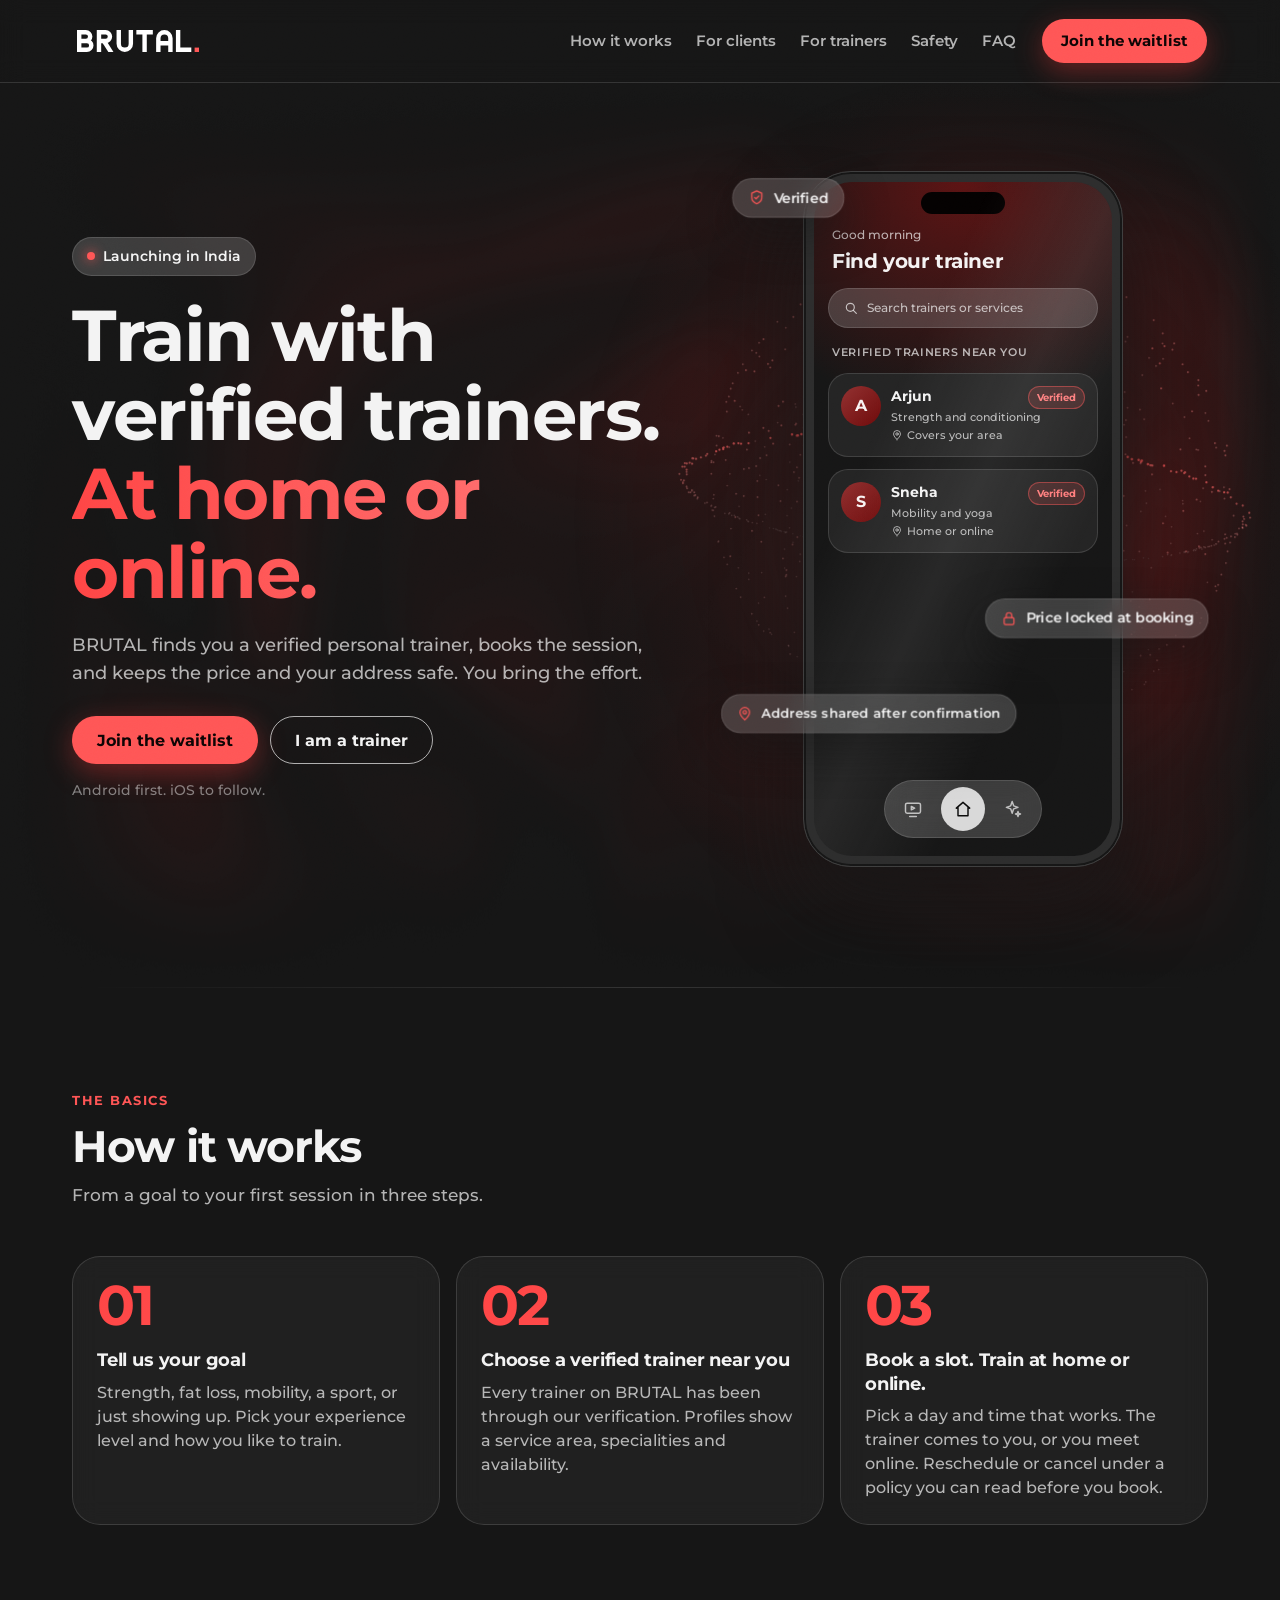
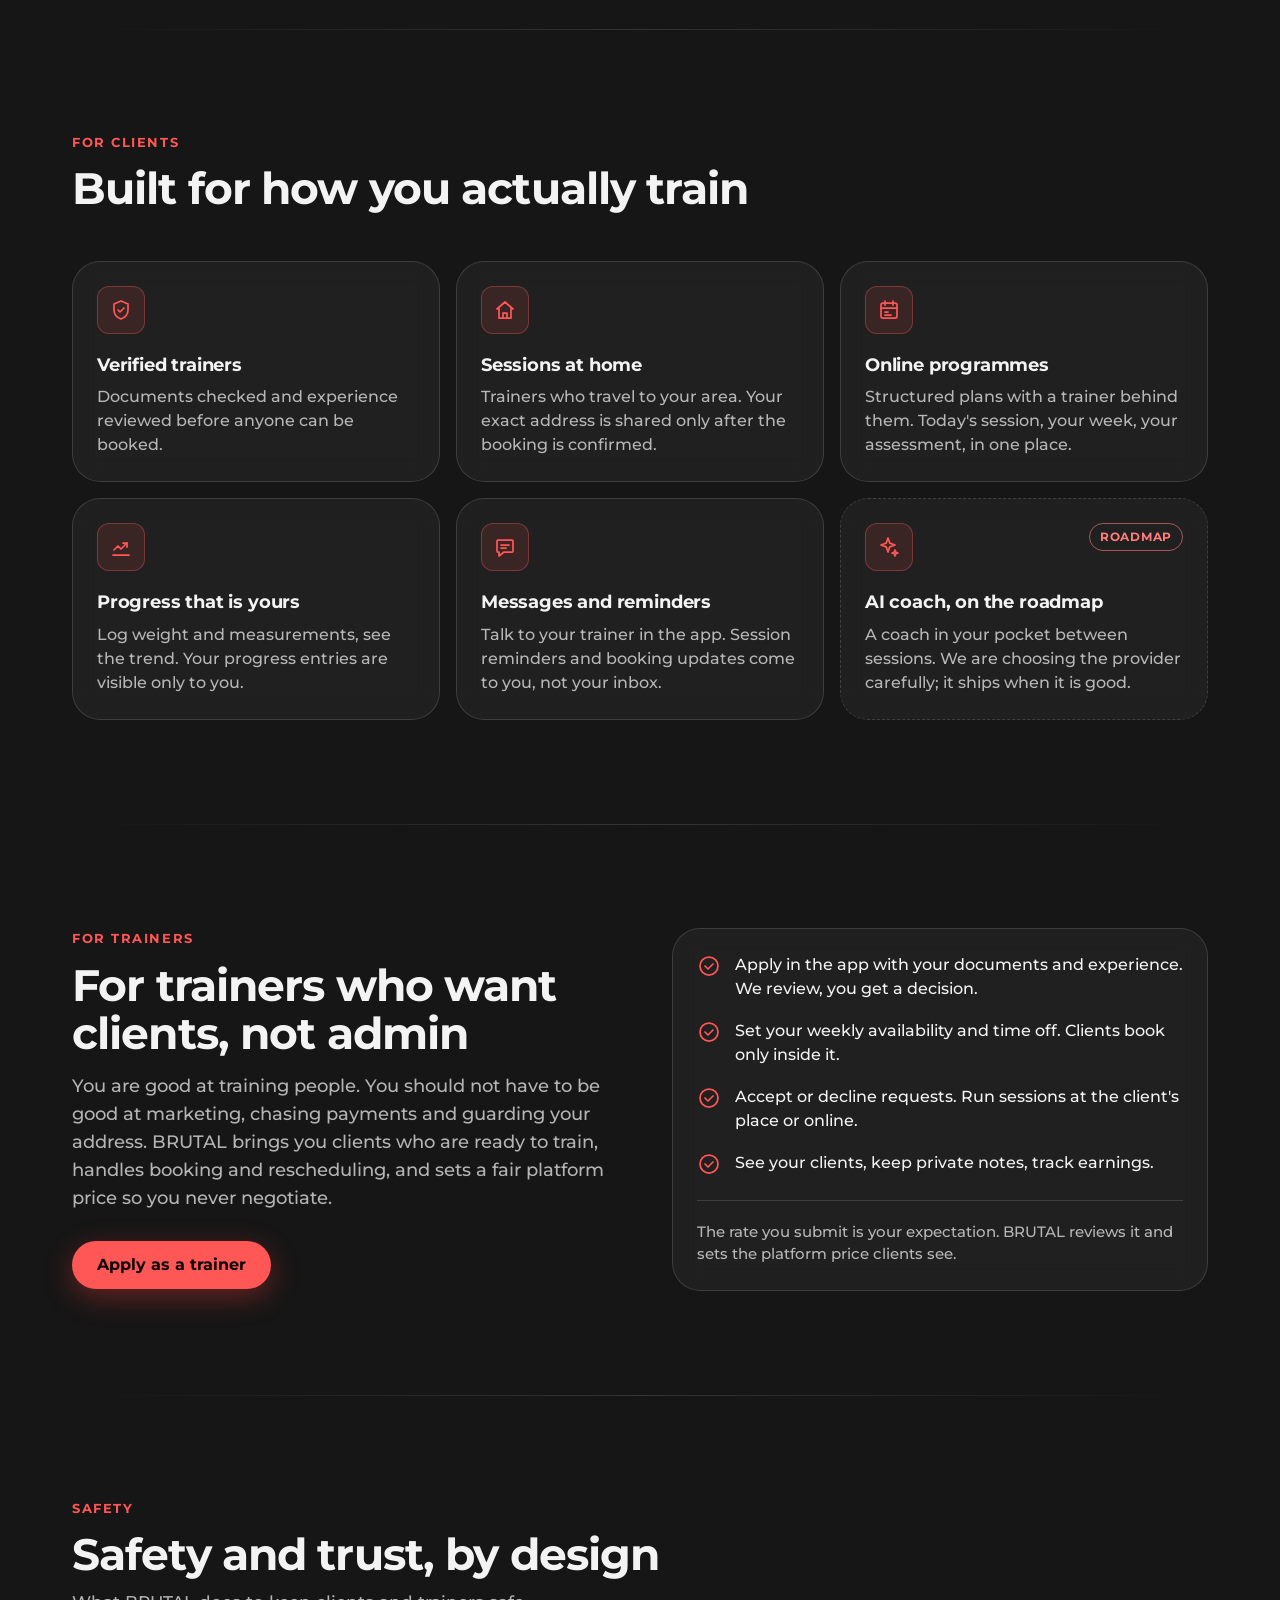
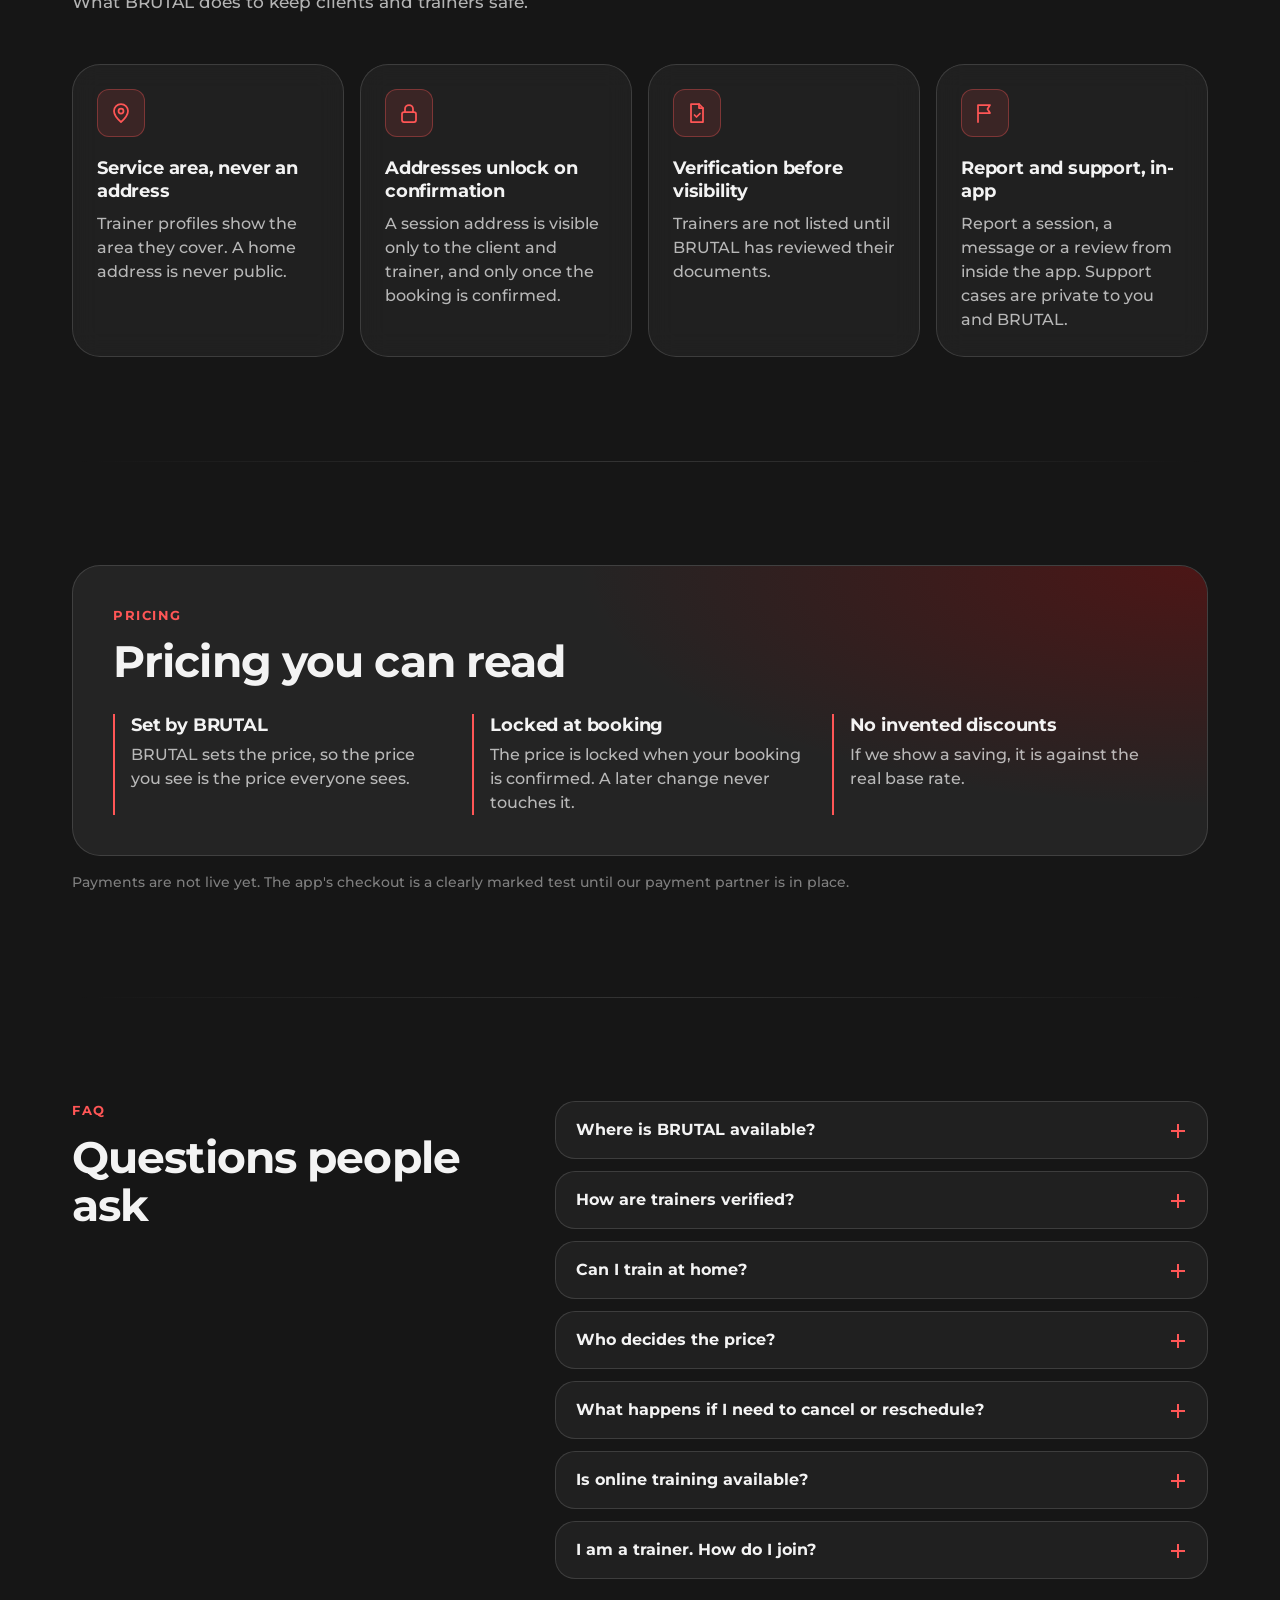
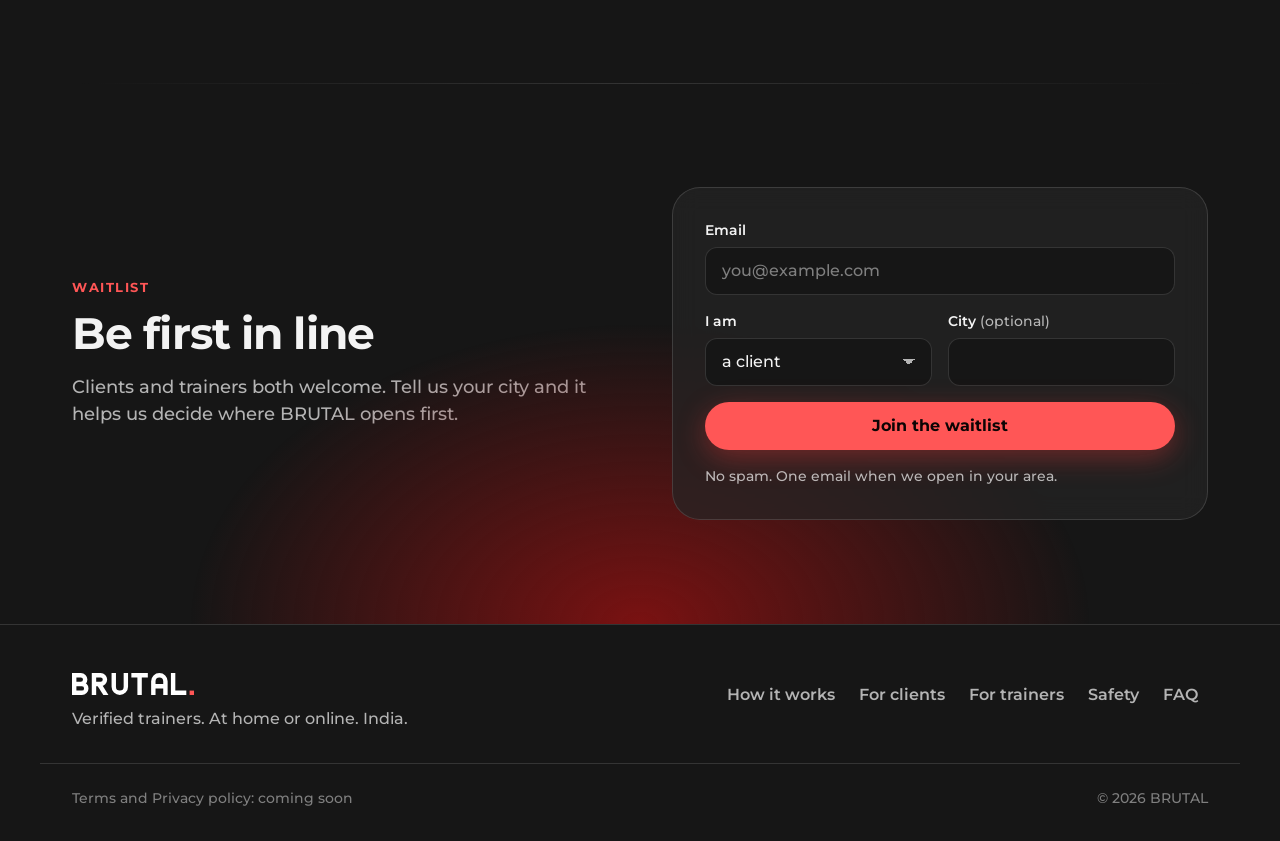
==== commit 96052d1e: "Motion layer: shader hero, 3D particle ring, cursor spotlight, tilt, magnetic buttons and reveals, a" ====
--- a/index.html
+++ b/index.html
@@ -31,6 +31,7 @@
 <link rel="stylesheet" href="https://fonts.googleapis.com/css2?family=Montserrat:wght@400;500;600;700&amp;display=swap">
 <link rel="stylesheet" href="assets/css/styles.css">
 <script src="assets/js/main.js" defer></script>
+<script src="assets/js/motion.js" defer></script>
 <script type="application/ld+json">
 {
   "@context": "https://schema.org",
@@ -115,7 +116,7 @@
         <li><a href="#safety">Safety</a></li>
         <li><a href="#faq">FAQ</a></li>
       </ul>
-      <a class="btn btn-primary btn-sm" href="#waitlist">Join the waitlist</a>
+      <a class="btn btn-primary btn-sm" href="#waitlist" data-magnetic><span class="btn-label">Join the waitlist</span></a>
     </div>
   </nav>
 </header>
@@ -123,14 +124,15 @@
 <main id="main">
 
   <section id="hero" class="hero" aria-labelledby="hero-title">
+    <canvas id="hero-shader" class="hero-shader" aria-hidden="true"></canvas>
     <div class="container hero-grid">
       <div class="hero-copy">
         <p class="eyebrow"><span class="eyebrow-dot" aria-hidden="true"></span>Launching in India</p>
         <h1 id="hero-title">Train with verified trainers. <span class="accent-text">At home or online.</span></h1>
         <p class="lead">BRUTAL finds you a verified personal trainer, books the session, and keeps the price and your address safe. You bring the effort.</p>
         <div class="hero-actions">
-          <a class="btn btn-primary" href="#waitlist">Join the waitlist</a>
-          <a class="btn btn-secondary" href="#for-trainers">I am a trainer</a>
+          <a class="btn btn-primary" href="#waitlist" data-magnetic><span class="btn-label">Join the waitlist</span></a>
+          <a class="btn btn-secondary" href="#for-trainers" data-magnetic><span class="btn-label">I am a trainer</span></a>
         </div>
         <p class="hero-note">Android first. iOS to follow.</p>
       </div>
@@ -138,6 +140,8 @@
       <div class="hero-visual">
         <div class="glow glow-wide" aria-hidden="true"></div>
         <div class="glow glow-core" aria-hidden="true"></div>
+        <canvas id="hero-ring" class="hero-ring" aria-hidden="true"></canvas>
+        <div class="phone-scene">
         <div class="phone" role="img" aria-label="Preview of the BRUTAL client home screen: a search field, two verified trainer cards and the Online, Home and AI coach tabs.">
           <div class="phone-screen">
             <div class="ph-notch"></div>
@@ -173,7 +177,14 @@
               <span class="ph-tab is-active"><svg class="i" viewBox="0 0 24 24" width="20" height="20"><path d="M4 11l8-7 8 7M6 10v10h12V10"/></svg></span>
               <span class="ph-tab"><svg class="i" viewBox="0 0 24 24" width="20" height="20"><path d="M11 3l1.8 5.2L18 10l-5.2 1.8L11 17l-1.8-5.2L4 10l5.2-1.8zM18 15l.8 2.2L21 18l-2.2.8L18 21l-.8-2.2L15 18l2.2-.8z"/></svg></span>
             </div>
+            <div class="phone-gloss" aria-hidden="true"></div>
           </div>
+          <ul class="chips" aria-hidden="true">
+            <li class="chip chip-1"><svg class="i" viewBox="0 0 24 24" width="16" height="16"><path d="M12 3l7 3v6c0 4.5-3 7.5-7 9-4-1.5-7-4.5-7-9V6z"/><path d="M9 12l2 2 4-4"/></svg>Verified</li>
+            <li class="chip chip-2"><svg class="i" viewBox="0 0 24 24" width="16" height="16"><rect x="5" y="11" width="14" height="10" rx="2"/><path d="M8 11V8a4 4 0 0 1 8 0v3"/></svg>Price locked at booking</li>
+            <li class="chip chip-3"><svg class="i" viewBox="0 0 24 24" width="16" height="16"><path d="M12 21s-7-6.1-7-11a7 7 0 0 1 14 0c0 4.9-7 11-7 11z"/><circle cx="12" cy="10" r="2.5"/></svg>Address shared after confirmation</li>
+          </ul>
+        </div>
         </div>
       </div>
     </div>
@@ -251,7 +262,7 @@
         <p class="kicker">For trainers</p>
         <h2 id="trainers-title">For trainers who want clients, not admin</h2>
         <p class="lead">You are good at training people. You should not have to be good at marketing, chasing payments and guarding your address. BRUTAL brings you clients who are ready to train, handles booking and rescheduling, and sets a fair platform price so you never negotiate.</p>
-        <a class="btn btn-primary" href="#waitlist" data-role="trainer">Apply as a trainer</a>
+        <a class="btn btn-primary" href="#waitlist" data-role="trainer" data-magnetic><span class="btn-label">Apply as a trainer</span></a>
       </div>
       <div class="card checklist-card" data-reveal>
         <ul class="checklist">
@@ -389,7 +400,7 @@
             <input id="wl-city" name="city" type="text" autocomplete="address-level2">
           </div>
         </div>
-        <button class="btn btn-primary btn-block" type="submit">Join the waitlist</button>
+        <button class="btn btn-primary btn-block" type="submit" data-magnetic><span class="btn-label">Join the waitlist</span></button>
         <p class="form-status" id="form-status" role="status" aria-live="polite"></p>
         <noscript><p class="form-status">The waitlist is not open yet. We are not collecting details until it is. Check back soon.</p></noscript>
         <p class="form-note" id="form-note">No spam. One email when we open in your area.</p>
--- a/assets/css/styles.css
+++ b/assets/css/styles.css
@@ -28,6 +28,12 @@
   --gutter: 16px;
   --header-h: 72px;
   --glass: color-mix(in srgb, var(--surface) 72%, transparent);
+
+  /* Motion: slow, eased, never bouncy. */
+  --ease-out: cubic-bezier(.2, .7, .2, 1);
+  --dur-fast: .3s;
+  --dur-med: .6s;
+  --dur-slow: .9s;
 }
 
 *, *::before, *::after { box-sizing: border-box; }
@@ -53,6 +59,7 @@
 }
 
 body.nav-open { overflow: hidden; }
+main, .site-footer { position: relative; }
 
 img, svg { display: block; max-width: 100%; }
 h1, h2, h3, p, ul, ol, figure { margin: 0; }
@@ -276,6 +283,17 @@
   position: relative;
   padding: 72px 0;
 }
+.section::before {
+  content: "";
+  position: absolute;
+  top: 0;
+  left: 50%;
+  width: calc(min(1200px, 100%) - 2 * var(--gutter));
+  height: 1px;
+  translate: -50% 0;
+  pointer-events: none;
+  background: linear-gradient(90deg, transparent, var(--border), transparent);
+}
 [id] { scroll-margin-top: calc(var(--header-h) + 16px); }
 
 .section-head {
@@ -314,6 +332,24 @@
   padding: 40px 0 64px;
   overflow: hidden;
 }
+.hero > .container { position: relative; }
+/* Copy sits above the visual's glow and ring, which overflow into its column. */
+.hero-copy { position: relative; z-index: 1; }
+.hero-shader {
+  position: absolute;
+  inset: 0;
+  display: block;
+  width: 100%;
+  height: 100%;
+  pointer-events: none;
+  contain: paint;
+  opacity: 0;
+  transition: opacity 1.2s var(--ease-out);
+}
+.has-shader .hero-shader { opacity: 1; }
+.has-shader .glow-wide { opacity: .32; }
+.has-shader .glow-core { opacity: .12; }
+.glow { transition: opacity 1.2s var(--ease-out); }
 .hero-grid {
   display: grid;
   gap: 48px;
@@ -360,6 +396,7 @@
 .hero-note { margin-top: 16px; color: var(--text-3); font-size: .875rem; }
 
 .hero-visual {
+  --phone-w: 280px;
   position: relative;
   display: flex;
   justify-content: center;
@@ -386,10 +423,25 @@
   opacity: .35;
 }
 
+/* Particle ring: as tall as the phone so it reads around it, not hidden behind it. */
+.hero-ring {
+  position: absolute;
+  left: 50%;
+  top: 50%;
+  width: calc(var(--phone-w) * 874 / 402);
+  aspect-ratio: 1;
+  translate: -50% -50%;
+  pointer-events: none;
+  contain: paint;
+}
+
+.phone-scene { position: relative; perspective: 1400px; }
+
 /* Phone mock: 402x874 proportions, decorative and non-functional. */
 .phone {
   position: relative;
-  width: 280px;
+  width: var(--phone-w);
+  transform-style: preserve-3d;
   aspect-ratio: 402 / 874;
   padding: 10px;
   background: var(--surface-2);
@@ -498,6 +550,44 @@
 .ph-tab .i { width: 20px; height: 20px; }
 .ph-tab.is-active { background: var(--neutral-light); color: var(--on-light); }
 
+/* Oversized so it can slide with the pointer; the screen's rounded clip hides the edges. */
+.phone-gloss {
+  position: absolute;
+  inset: -40%;
+  pointer-events: none;
+  background: linear-gradient(115deg, transparent 38%, color-mix(in srgb, var(--text) 8%, transparent) 50%, transparent 62%);
+}
+
+/* Floating chips: phrases from the page, hidden from assistive tech to avoid repeats. */
+.chips {
+  position: absolute;
+  inset: 0;
+  pointer-events: none;
+  transform-style: preserve-3d;
+}
+.chip {
+  position: absolute;
+  display: inline-flex;
+  align-items: center;
+  gap: 8px;
+  padding: 8px 14px;
+  white-space: nowrap;
+  background: var(--nav-pill);
+  border: 1px solid var(--border);
+  border-radius: var(--radius-pill);
+  -webkit-backdrop-filter: blur(12px);
+  backdrop-filter: blur(12px);
+  box-shadow: 0 16px 40px color-mix(in srgb, var(--bg) 55%, transparent);
+  color: var(--text);
+  font-size: 12px;
+  font-weight: 600;
+  transform: translateZ(var(--z));
+}
+.chip .i { width: 16px; height: 16px; color: var(--accent); }
+.chip-1 { --z: 90px; top: 4%; left: -6%; }
+.chip-2 { --z: 60px; top: 61%; right: -16%; display: none; }
+.chip-3 { --z: 40px; bottom: 20%; left: -18%; display: none; }
+
 /* How it works */
 .steps {
   display: grid;
@@ -510,6 +600,10 @@
   display: block;
   margin-bottom: 16px;
   color: var(--accent);
+  background: linear-gradient(135deg, var(--accent-grad-start), var(--accent));
+  -webkit-background-clip: text;
+  background-clip: text;
+  -webkit-text-fill-color: transparent;
   font-size: 3.5rem;
   font-weight: 700;
   letter-spacing: -0.04em;
@@ -567,13 +661,21 @@
 /* Pricing */
 .price-panel {
   position: relative;
+  isolation: isolate;
   padding: 32px 24px;
   overflow: hidden;
-  background:
-    radial-gradient(80% 120% at 100% 0%, color-mix(in srgb, var(--accent-surface) 55%, transparent), transparent 70%),
-    var(--surface);
+  background: var(--surface);
   border: 1px solid var(--border);
   border-radius: var(--radius-lg);
+}
+/* The glow lives on an oversized layer so it can drift without exposing an edge. */
+.price-panel::before {
+  content: "";
+  position: absolute;
+  inset: -20%;
+  z-index: -1;
+  pointer-events: none;
+  background: radial-gradient(57% 86% at 86% 14%, color-mix(in srgb, var(--accent-surface) 55%, transparent), transparent 70%);
 }
 .price-head { margin-bottom: 28px; }
 .price-points { display: grid; gap: 24px; }
@@ -713,6 +815,8 @@
 /* Breakpoints */
 @media (min-width: 600px) {
   :root { --gutter: 24px; }
+  .chip-1 { left: -18%; }
+  .chip-2 { display: inline-flex; }
   .grid-3, .grid-4 { grid-template-columns: repeat(2, 1fr); }
   .field-row { grid-template-columns: 1fr 1fr; }
   .waitlist-form { padding: 32px; }
@@ -725,7 +829,10 @@
   .section { padding: 104px 0; }
   .hero { padding: 64px 0 96px; }
   .hero-grid { grid-template-columns: 1.1fr .9fr; }
-  .phone { width: 300px; }
+  .hero-visual { --phone-w: 300px; }
+  .chip { font-size: 13px; }
+  .chip-2 { right: -24%; }
+  .chip-3 { display: inline-flex; left: -24%; }
   .steps { grid-template-columns: repeat(3, 1fr); }
   .grid-3 { grid-template-columns: repeat(3, 1fr); }
   .split { grid-template-columns: 1fr 1fr; gap: 64px; }
@@ -737,18 +844,150 @@
 @media (min-width: 1200px) {
   :root { --gutter: 32px; }
   .grid-4 { grid-template-columns: repeat(4, 1fr); }
-  .phone { width: 320px; }
-}
-
-/* Reveal: hidden only once JS has marked the page, and only when motion is welcome. */
+  .hero-visual { --phone-w: 320px; }
+}
+
+/* Motion layer. .motion is set by motion.js only when reduced motion is off, so without JS,
+   without motion.js or under reduce, everything below is inert and the page is static. */
+@keyframes rise { from { opacity: 0; translate: 0 28px; } }
+/* Starts barely visible, not hidden, so the headline still paints in its first frame. */
+@keyframes rise-soft { from { opacity: .01; translate: 0 .3em; } }
+@keyframes float { 50% { translate: 0 -8px; } }
+@keyframes drift { to { translate: -6% 5%; scale: 1.06; } }
+
 @media (prefers-reduced-motion: no-preference) {
-  html { scroll-behavior: smooth; }
-  .js [data-reveal] {
+  .motion { scroll-behavior: smooth; }
+
+  /* Scroll reveals. Sequenced heads animate their children; the rest fade up whole. */
+  .motion [data-reveal]:not(.reveal-seq),
+  .motion .reveal-seq > :not(.is-split) {
     opacity: 0;
-    transform: translateY(20px);
-    transition: opacity .6s ease, transform .6s ease;
-  }
-  .js [data-reveal].is-visible { opacity: 1; transform: none; }
+    transform: translateY(24px);
+    transition: opacity .8s var(--ease-out) var(--rd, 0ms), transform .8s var(--ease-out) var(--rd, 0ms);
+  }
+  .motion [data-reveal].is-visible:not(.reveal-seq),
+  .motion .reveal-seq.is-visible > :not(.is-split) { opacity: 1; transform: none; }
+  .motion .w {
+    display: inline-block;
+    overflow: hidden;
+    vertical-align: top;
+    padding-bottom: .12em;
+    margin-bottom: -.12em;
+  }
+  .motion .w > span {
+    display: inline-block;
+    transform: translateY(110%);
+    transition: transform .8s var(--ease-out) var(--rd, 0ms);
+  }
+  .motion .is-visible .w > span { transform: none; }
+  /* Resting state, set 1.5 s after the reveal starts: final values, no transition, no mask. */
+  .motion [data-reveal].is-done,
+  .motion .reveal-seq.is-done > *,
+  .motion .is-done .w > span { opacity: 1; transform: none; transition: none; }
+  .motion .is-done .w { overflow: visible; }
+
+  /* Hero intro on load: eyebrow, headline words, lead, buttons, note, then the phone. */
+  .motion.intro .hero-copy > :not(h1),
+  .motion.intro .phone-scene { animation: rise .8s var(--ease-out) var(--rd, 0ms) both; }
+  .motion.intro .hw > span,
+  .motion.intro .hero h1 .accent-text { animation: rise-soft .8s var(--ease-out) var(--rd, 0ms) both; }
+  .motion .hw > span { display: inline-block; }
+  .hero .lead { --rd: 420ms; }
+  .hero-actions { --rd: 520ms; }
+  .hero-note { --rd: 620ms; }
+  .phone-scene { --rd: 300ms; }
+
+  /* Idle float on the translate property, so the pointer tilt can own transform. */
+  .motion .phone { animation: float 7s ease-in-out infinite; }
+  .motion .chip { animation: float 7s ease-in-out infinite; }
+  .motion .chip-2 { animation-delay: 1.6s; }
+  .motion .chip-3 { animation-delay: 3.1s; }
+  .motion .price-panel::before { animation: drift 12s ease-in-out infinite alternate; }
+
+  /* Fine pointer only: custom cursor, spotlight, magnetic buttons, lit and tilting cards. */
+  .pointer-fine,
+  .pointer-fine * { cursor: none; }
+  /* Fields keep the native cursor so the text caret and select arrow stay visible. */
+  .pointer-fine :is(input, textarea, select, [contenteditable]) { cursor: auto; }
+  .pointer-fine .phone { will-change: transform; }
+
+  .cursor { position: fixed; top: 0; left: 0; z-index: 100; pointer-events: none; opacity: 0; transition: opacity var(--dur-fast) ease; }
+  .cursor.is-on { opacity: 1; }
+  .cursor.is-field { opacity: 0; }
+  .cursor-dot,
+  .cursor-ring { position: absolute; top: 0; left: 0; border-radius: 50%; will-change: transform; }
+  .cursor-dot { width: 6px; height: 6px; margin: -3px 0 0 -3px; background: var(--accent); transition: scale .2s ease; }
+  .cursor-ring {
+    width: 36px;
+    height: 36px;
+    margin: -18px 0 0 -18px;
+    border: 1px solid var(--border-strong);
+    transition: scale var(--dur-fast) var(--ease-out), border-color var(--dur-fast) ease, background-color var(--dur-fast) ease;
+  }
+  .cursor.is-down .cursor-dot { scale: .6; }
+  .cursor.is-link .cursor-ring { scale: 1.6; border-color: color-mix(in srgb, var(--accent) 70%, transparent); }
+  .cursor.is-magnetic .cursor-ring { scale: 2.2; border-color: color-mix(in srgb, var(--accent) 70%, transparent); background: color-mix(in srgb, var(--accent) 12%, transparent); }
+
+  /* A 600px-radius glow moved by transform, so following the pointer costs no repaint. */
+  .spotlight {
+    position: fixed;
+    top: -600px;
+    left: -600px;
+    z-index: 0;
+    width: 1200px;
+    height: 1200px;
+    pointer-events: none;
+    opacity: 0;
+    background: radial-gradient(circle closest-side, color-mix(in srgb, var(--accent) 7%, transparent), transparent 60%);
+    transition: opacity var(--dur-med) ease;
+    will-change: transform;
+  }
+  .spotlight.is-on { opacity: 1; }
+
+  .pointer-fine .btn-label { display: inline-block; }
+  .pointer-fine .grid,
+  .pointer-fine .steps { perspective: 1400px; }
+  .pointer-fine .card { isolation: isolate; }
+  /* Border ring lit where the pointer is: the mask keeps only the 1px edge. */
+  .pointer-fine .card::after,
+  .pointer-fine .card:not(.step)::before {
+    content: "";
+    position: absolute;
+    border-radius: inherit;
+    pointer-events: none;
+    opacity: 0;
+    transition: opacity var(--dur-fast) ease;
+  }
+  .pointer-fine .card::after {
+    inset: -1px;
+    padding: 1px;
+    background: radial-gradient(260px circle at var(--mx, 50%) var(--my, 50%), color-mix(in srgb, var(--accent) 35%, transparent), transparent 60%);
+    -webkit-mask: linear-gradient(var(--bg) 0 0) content-box, linear-gradient(var(--bg) 0 0);
+    -webkit-mask-composite: xor;
+    mask: linear-gradient(var(--bg) 0 0) content-box exclude, linear-gradient(var(--bg) 0 0);
+  }
+  /* Faint surface glow under the content; step cards keep ::before for their number. */
+  .pointer-fine .card:not(.step)::before {
+    inset: 0;
+    z-index: -1;
+    background: radial-gradient(260px circle at var(--mx, 50%) var(--my, 50%), color-mix(in srgb, var(--accent) 6%, transparent), transparent 60%);
+  }
+  .pointer-fine .card.is-lit::after,
+  .pointer-fine .card.is-lit:not(.step)::before { opacity: 1; }
+}
+
+/* Grain costs paint on phones, so desktop pointers only. */
+@media (prefers-reduced-motion: no-preference) and (min-width: 880px) {
+  .motion.pointer-fine body::after {
+    content: "";
+    position: fixed;
+    inset: 0;
+    z-index: 90;
+    pointer-events: none;
+    opacity: .04;
+    mix-blend-mode: overlay;
+    background: url("data:image/svg+xml,%3Csvg xmlns='http://www.w3.org/2000/svg' width='160' height='160'%3E%3Cfilter id='n'%3E%3CfeTurbulence type='fractalNoise' baseFrequency='.8' numOctaves='3' stitchTiles='stitch'/%3E%3C/filter%3E%3Crect width='100%25' height='100%25' filter='url(%23n)'/%3E%3C/svg%3E");
+  }
 }
 
 @media (prefers-reduced-motion: reduce) {
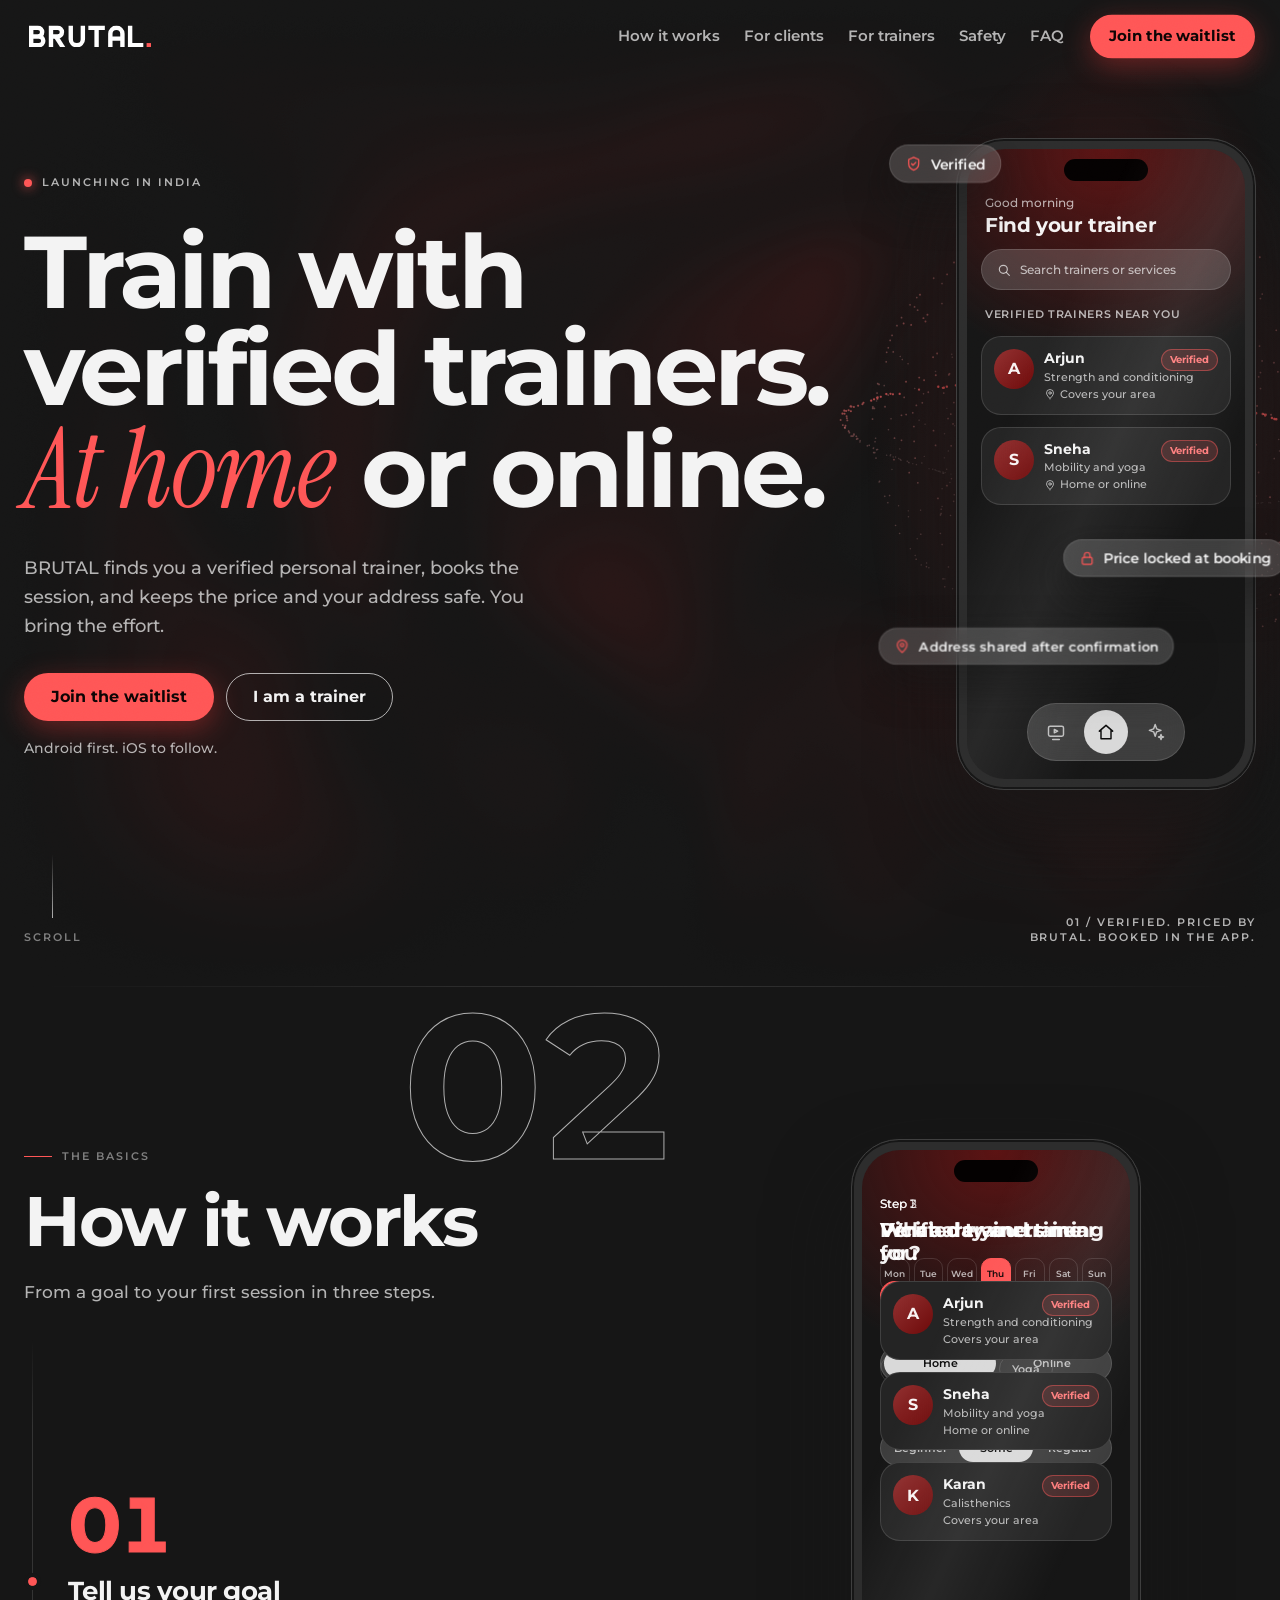
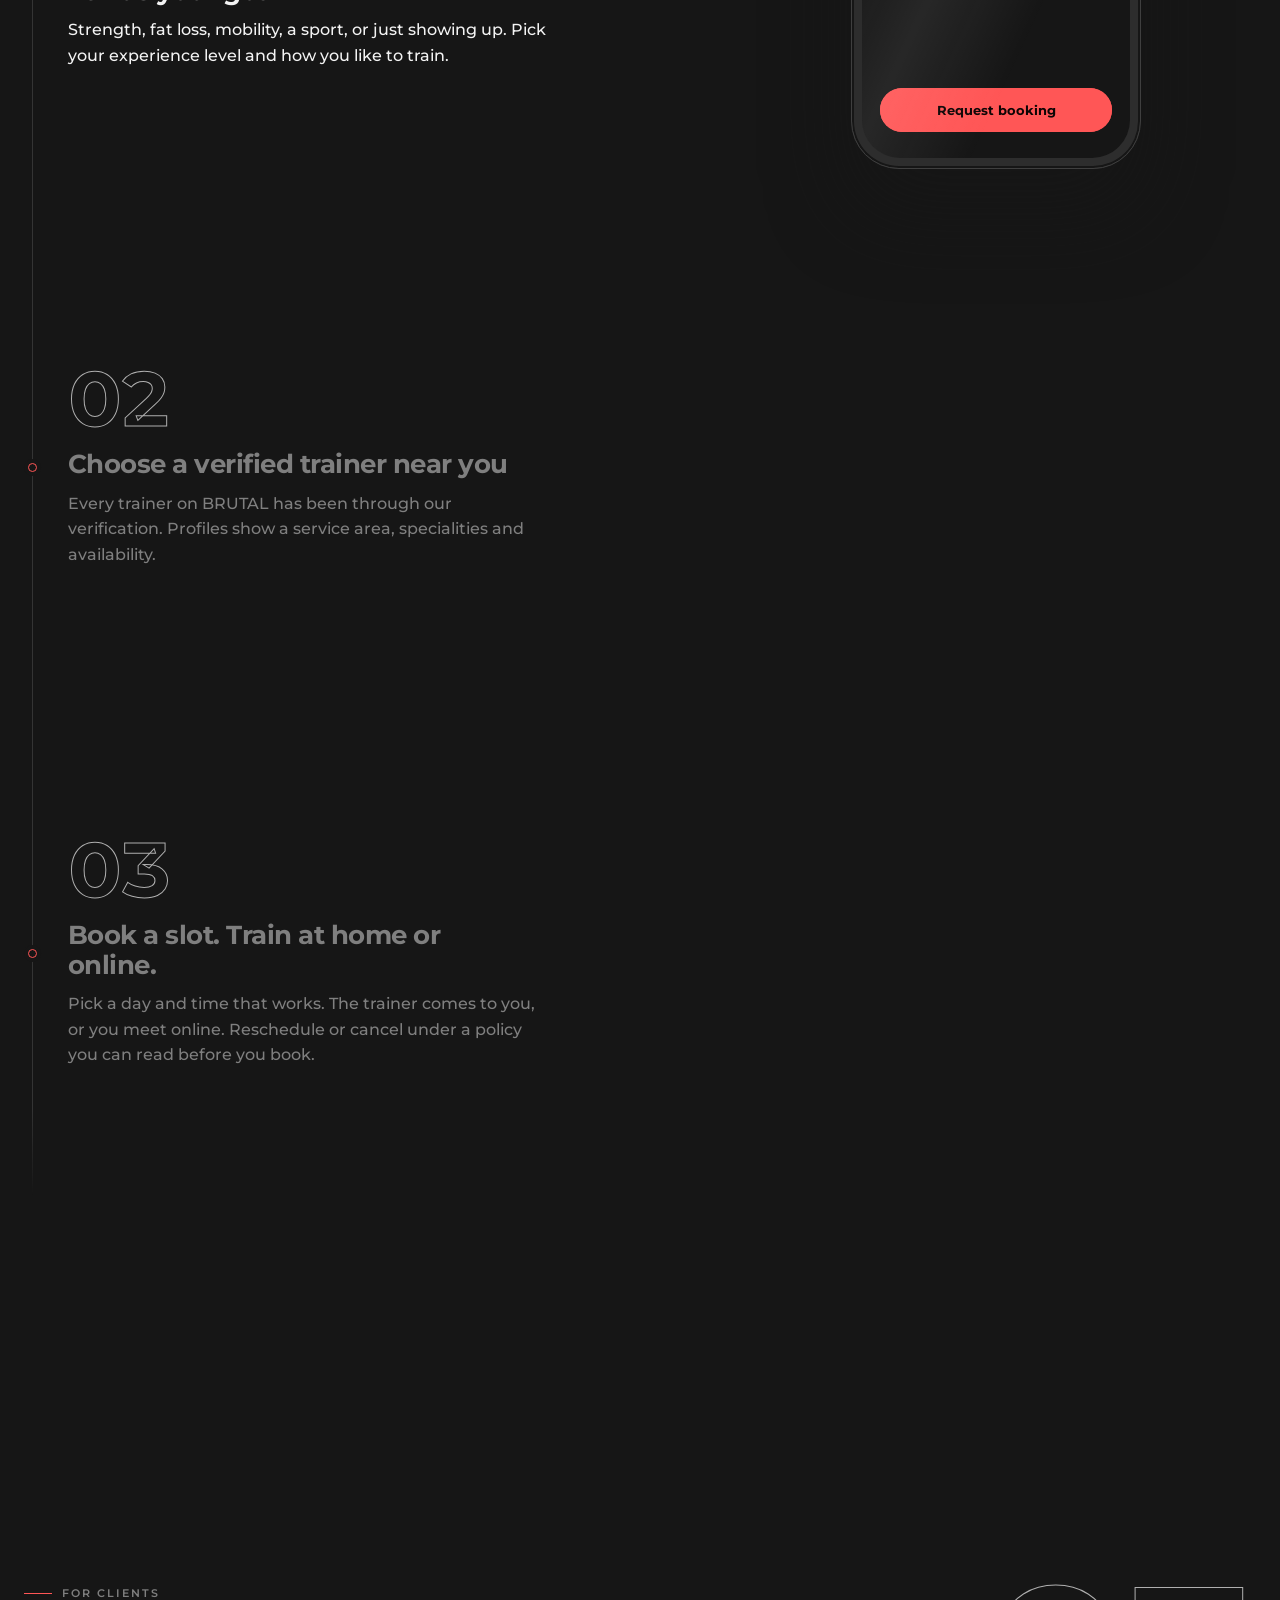
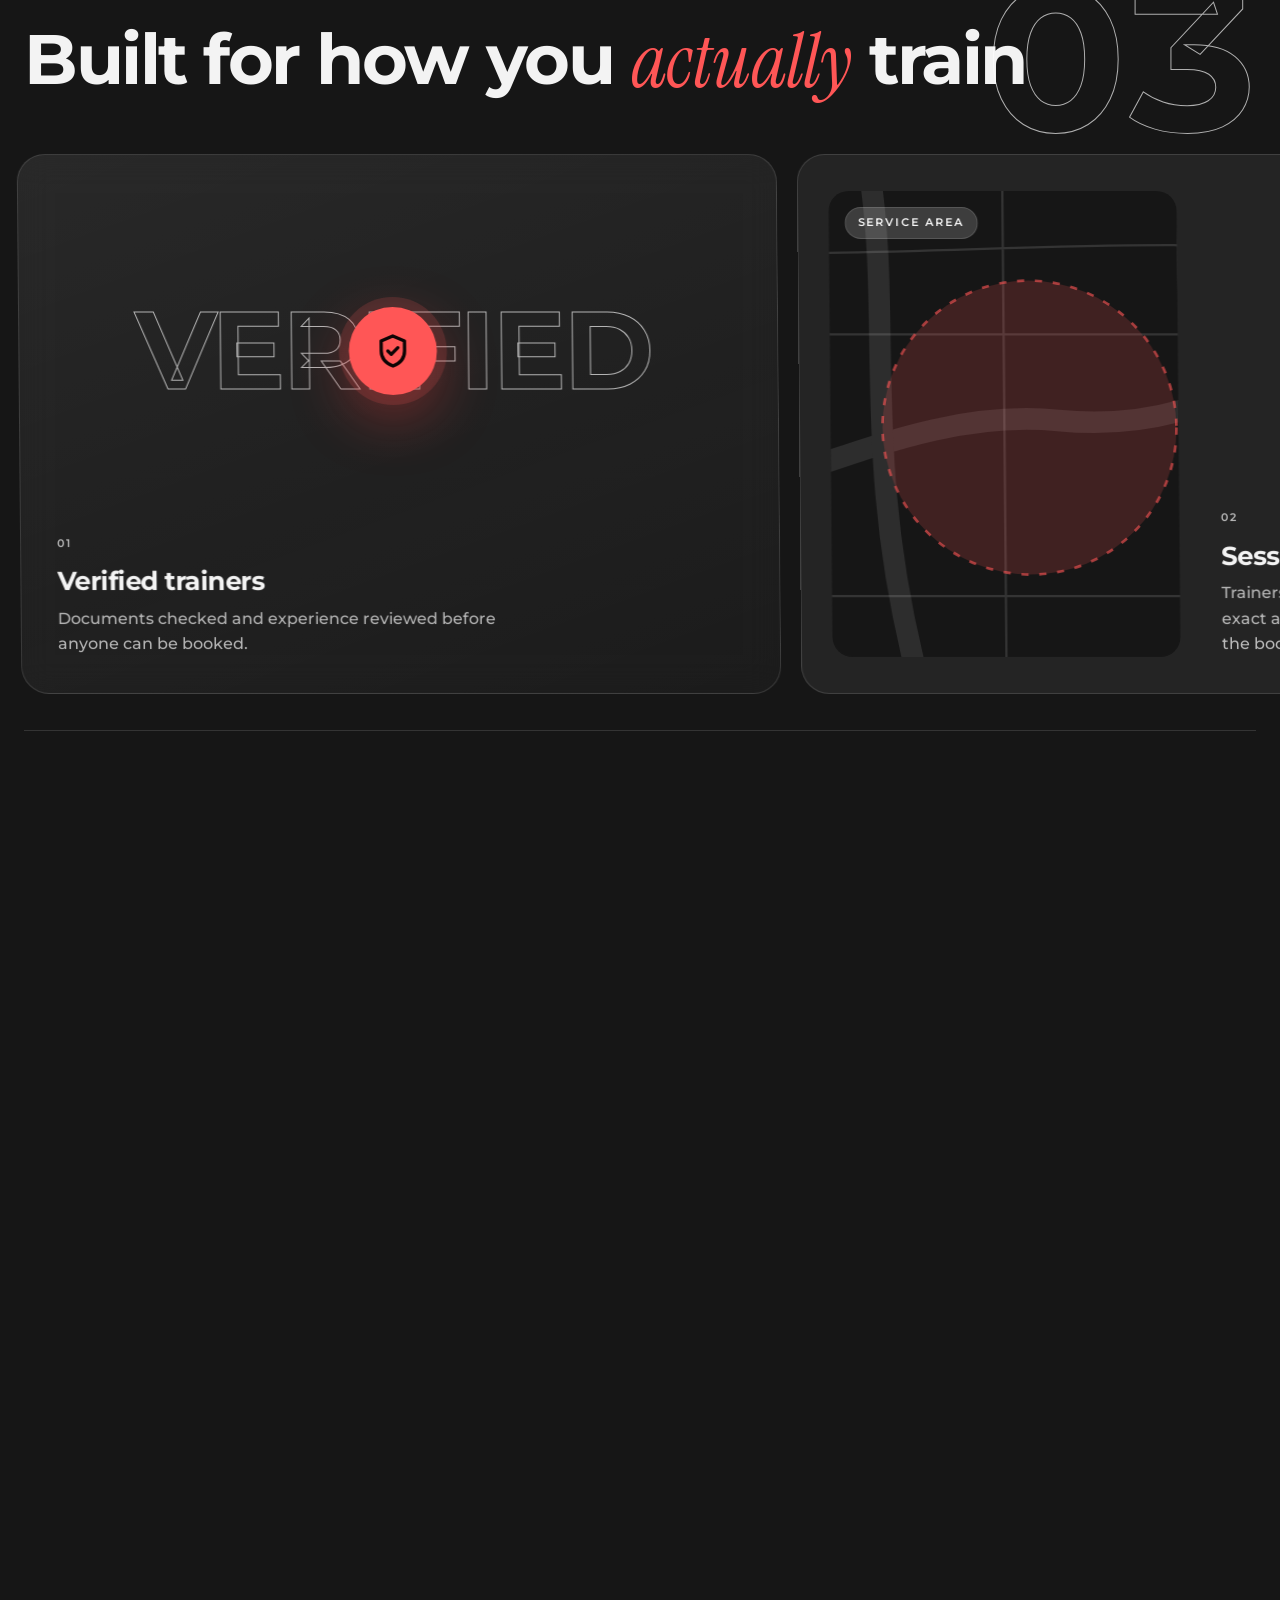
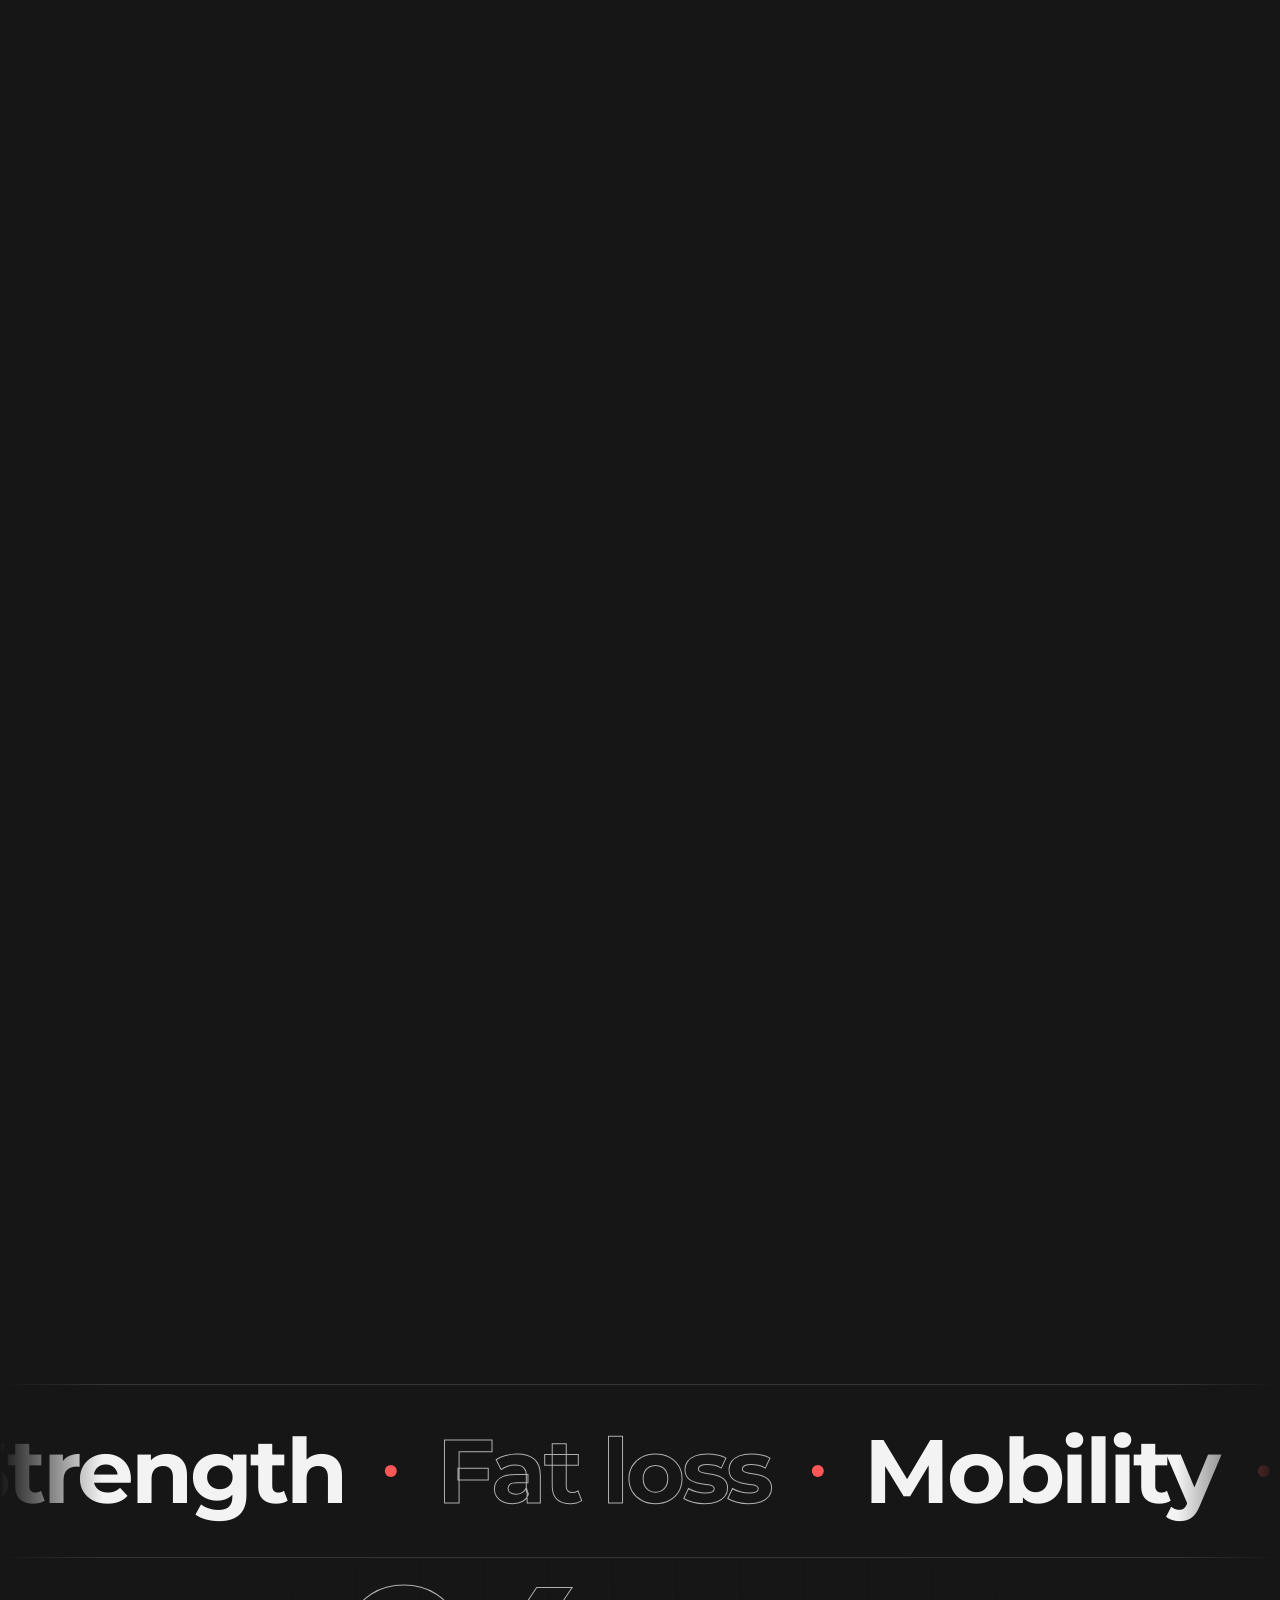
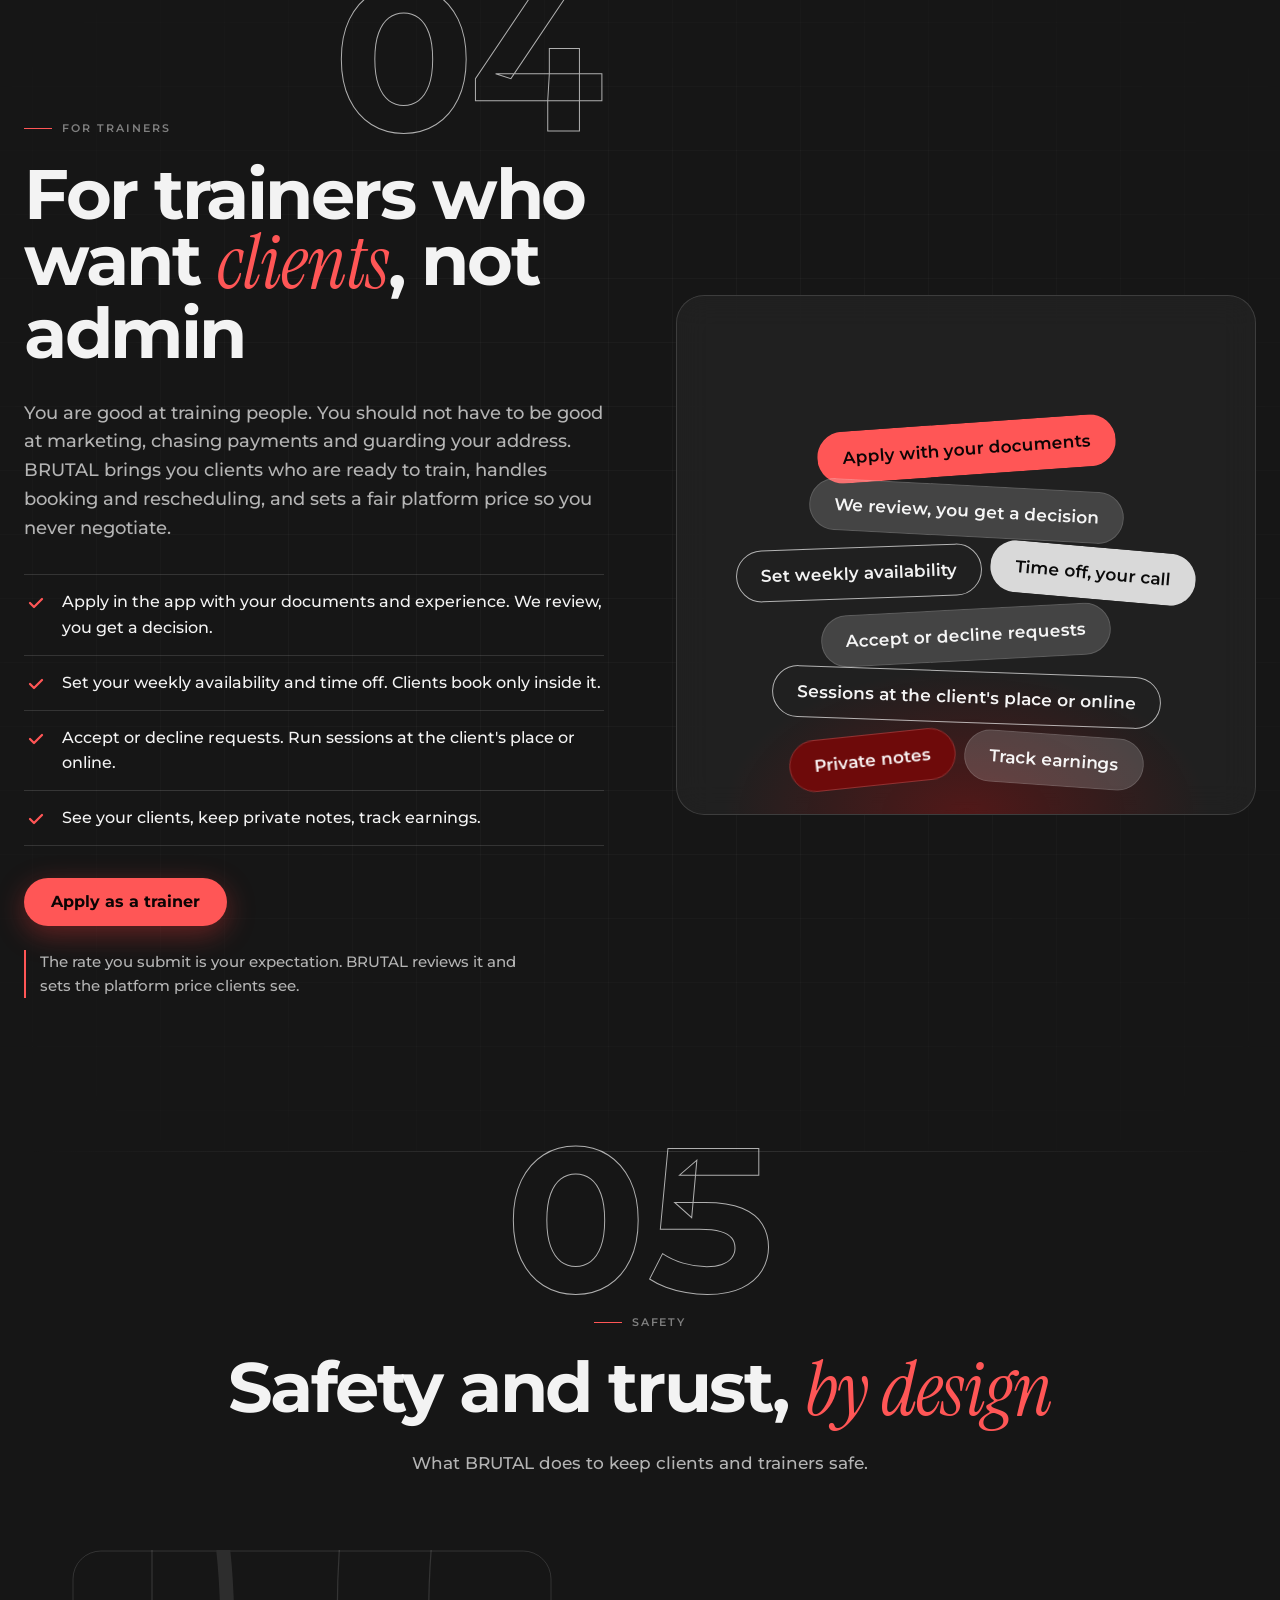
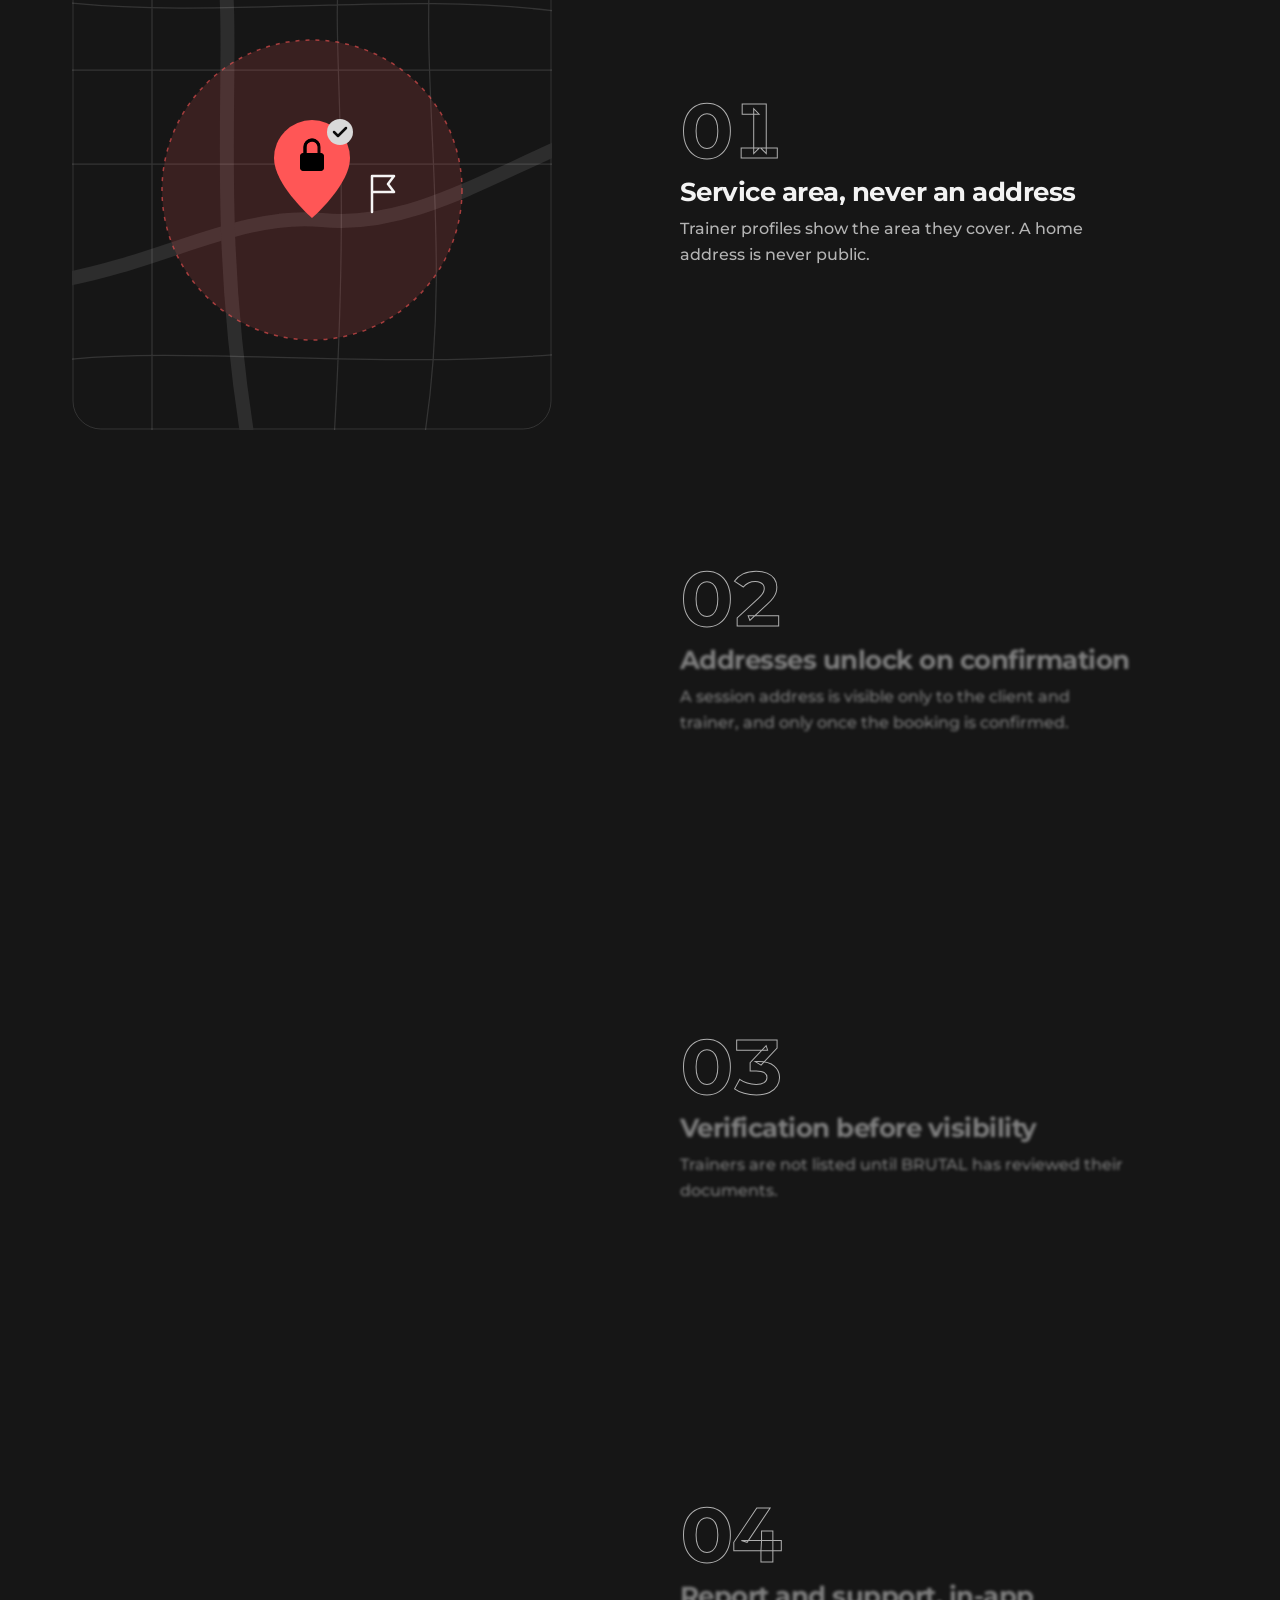
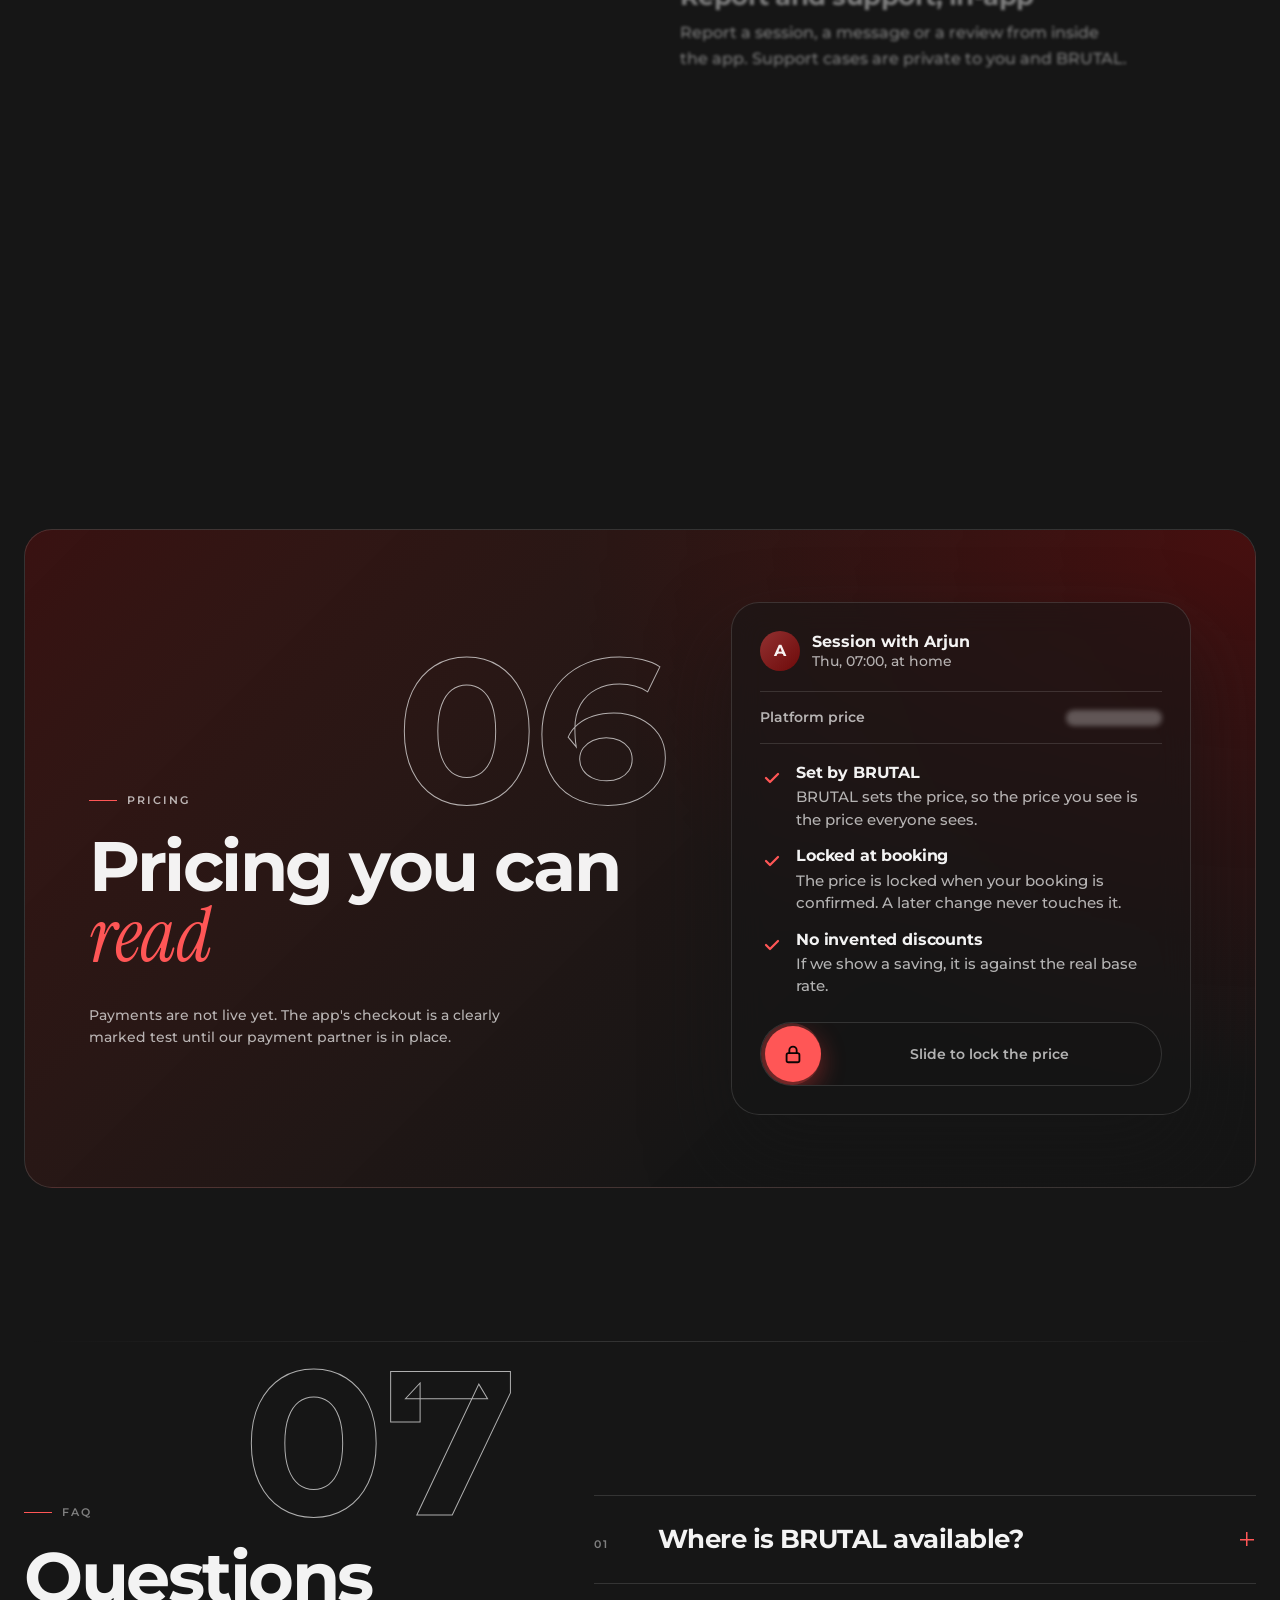
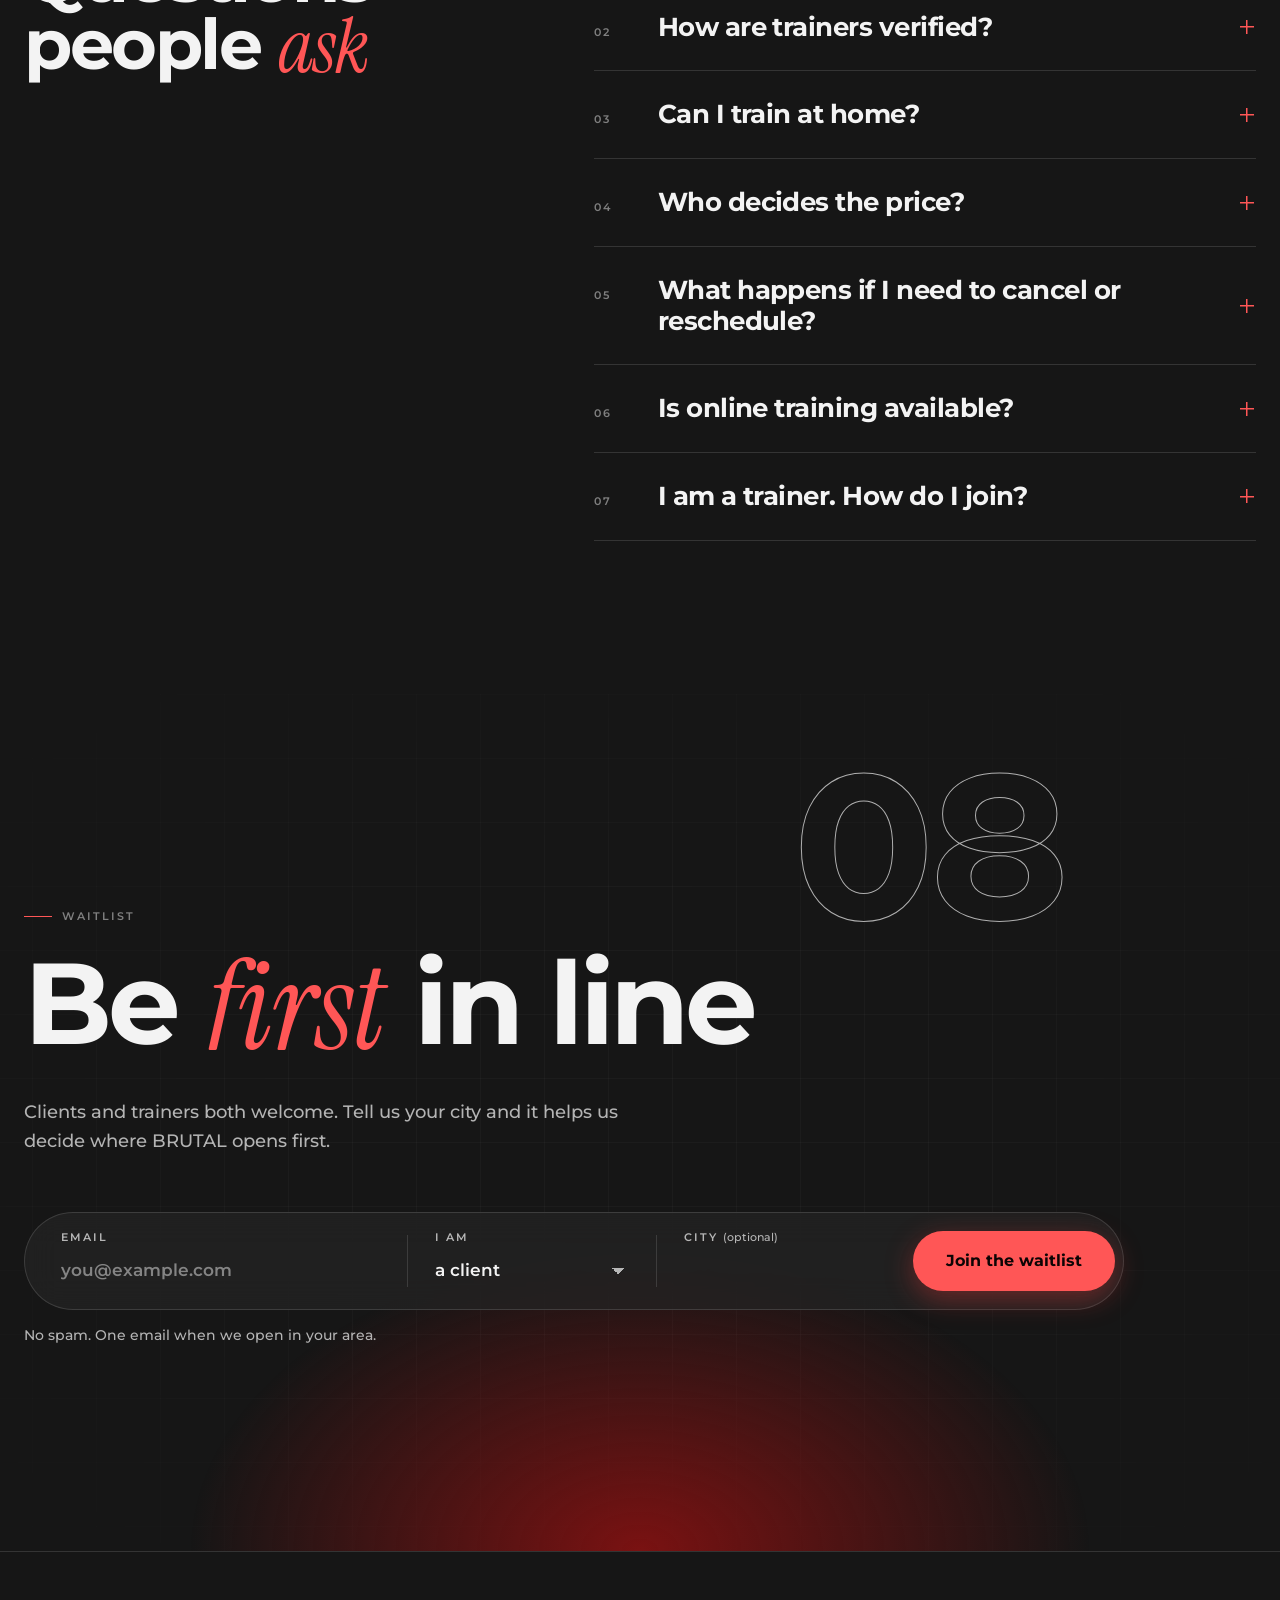
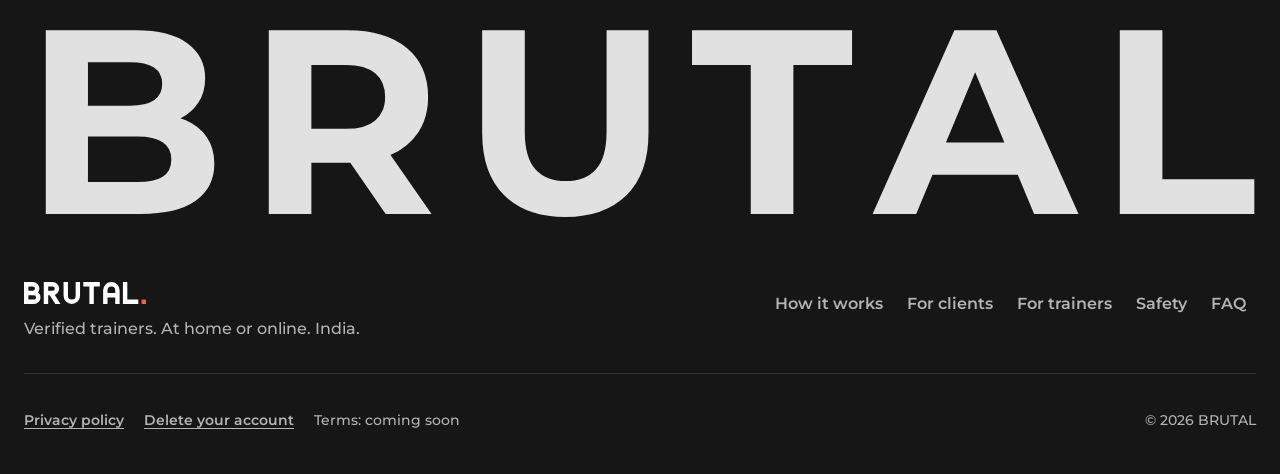
==== commit 0c296736: "Redesign: one presentation and mechanic per chapter, physics and scroll scenes, native cursor, priva" ====
--- a/index.html
+++ b/index.html
@@ -28,10 +28,11 @@
 <link rel="manifest" href="/site.webmanifest">
 <link rel="preconnect" href="https://fonts.googleapis.com">
 <link rel="preconnect" href="https://fonts.gstatic.com" crossorigin>
-<link rel="stylesheet" href="https://fonts.googleapis.com/css2?family=Montserrat:wght@400;500;600;700&amp;display=swap">
+<link rel="stylesheet" href="https://fonts.googleapis.com/css2?family=Instrument+Serif:ital@1&amp;family=Montserrat:wght@400;500;600;700&amp;display=swap">
 <link rel="stylesheet" href="assets/css/styles.css">
 <script src="assets/js/main.js" defer></script>
 <script src="assets/js/motion.js" defer></script>
+<script src="assets/js/chapters.js" defer></script>
 <script type="application/ld+json">
 {
   "@context": "https://schema.org",
@@ -100,6 +101,7 @@
 </script>
 </head>
 <body>
+<div class="curtain" aria-hidden="true"><div class="curtain-panel curtain-top"></div><div class="curtain-panel curtain-bottom"></div><span class="curtain-mark">BRUTAL</span></div>
 <a class="skip-link" href="#main">Skip to content</a>
 
 <header class="site-header">
@@ -127,8 +129,8 @@
     <canvas id="hero-shader" class="hero-shader" aria-hidden="true"></canvas>
     <div class="container hero-grid">
       <div class="hero-copy">
-        <p class="eyebrow"><span class="eyebrow-dot" aria-hidden="true"></span>Launching in India</p>
-        <h1 id="hero-title">Train with verified trainers. <span class="accent-text">At home or online.</span></h1>
+        <p class="label hero-label"><span class="dot" aria-hidden="true"></span>Launching in India</p>
+        <h1 id="hero-title" class="display"><span class="hl"><span class="hw"><span>Train</span></span> <span class="hw"><span>with</span></span></span> <span class="hl"><span class="hw"><span>verified</span></span> <span class="hw"><span>trainers.</span></span></span> <span class="hl"><span class="serif"><span class="hw"><span>At</span></span> <span class="hw"><span>home</span></span></span> <span class="hw"><span>or</span></span> <span class="hw"><span>online.</span></span></span></h1>
         <p class="lead">BRUTAL finds you a verified personal trainer, books the session, and keeps the price and your address safe. You bring the effort.</p>
         <div class="hero-actions">
           <a class="btn btn-primary" href="#waitlist" data-magnetic><span class="btn-label">Join the waitlist</span></a>
@@ -188,157 +190,345 @@
         </div>
       </div>
     </div>
-  </section>
-
-  <section id="how-it-works" class="section" aria-labelledby="how-title">
+    <div class="container hero-foot">
+      <div class="cue" aria-hidden="true"><span class="cue-line"></span><span class="label">Scroll</span></div>
+      <p class="label hero-meta">01 / Verified. Priced by BRUTAL. Booked in the app.</p>
+    </div>
+  </section>
+
+  <section id="how-it-works" class="chapter journey-chapter" aria-labelledby="how-title">
+    <div class="container journey-grid">
+      <div class="journey-copy">
+        <div class="chapter-head" data-reveal>
+          <span class="numeral chapter-num" aria-hidden="true">02</span>
+          <p class="label">The basics</p>
+          <h2 id="how-title">How it works</h2>
+          <p class="intro">From a goal to your first session in three steps.</p>
+        </div>
+        <div class="journey-wrap">
+          <div class="rail" aria-hidden="true"><span class="rail-fill"></span></div>
+          <ol class="journey">
+            <li class="journey-step" data-step="1" data-reveal>
+              <span class="rail-dot" aria-hidden="true"></span>
+              <span class="numeral numeral-sm" aria-hidden="true">01</span>
+              <h3>Tell us your goal</h3>
+              <p>Strength, fat loss, mobility, a sport, or just showing up. Pick your experience level and how you like to train.</p>
+            </li>
+            <li class="journey-step" data-step="2" data-reveal>
+              <span class="rail-dot" aria-hidden="true"></span>
+              <span class="numeral numeral-sm" aria-hidden="true">02</span>
+              <h3>Choose a verified trainer near you</h3>
+              <p>Every trainer on BRUTAL has been through our verification. Profiles show a service area, specialities and availability.</p>
+            </li>
+            <li class="journey-step" data-step="3" data-reveal>
+              <span class="rail-dot" aria-hidden="true"></span>
+              <span class="numeral numeral-sm" aria-hidden="true">03</span>
+              <h3>Book a slot. Train at home or online.</h3>
+              <p>Pick a day and time that works. The trainer comes to you, or you meet online. Reschedule or cancel under a policy you can read before you book.</p>
+            </li>
+          </ol>
+        </div>
+      </div>
+
+      <div class="journey-stage" aria-hidden="true">
+        <div class="phone phone-journey">
+          <div class="phone-screen">
+            <div class="ph-notch"></div>
+            <div class="screens">
+              <div class="screen" data-screen="1">
+                <span class="ph-hello">Step 1</span>
+                <span class="ph-title">What are you training for?</span>
+                <ul class="ph-pills">
+                  <li class="ph-pill is-on">Strength</li>
+                  <li class="ph-pill">Fat loss</li>
+                  <li class="ph-pill">Mobility</li>
+                  <li class="ph-pill">Endurance</li>
+                  <li class="ph-pill">Combat sports</li>
+                  <li class="ph-pill">Yoga</li>
+                </ul>
+                <span class="ph-label">Experience</span>
+                <div class="ph-seg"><span>Beginner</span><span class="is-on">Some</span><span>Regular</span></div>
+                <span class="ph-btn">Continue</span>
+              </div>
+              <div class="screen" data-screen="2">
+                <span class="ph-hello">Step 2</span>
+                <span class="ph-title">Verified trainers near you</span>
+                <div class="ph-card">
+                  <span class="ph-avatar">A</span>
+                  <span class="ph-info"><span class="ph-name">Arjun</span><span class="ph-meta">Strength and conditioning</span><span class="ph-area">Covers your area</span></span>
+                  <span class="ph-chip">Verified</span>
+                </div>
+                <div class="ph-card">
+                  <span class="ph-avatar">S</span>
+                  <span class="ph-info"><span class="ph-name">Sneha</span><span class="ph-meta">Mobility and yoga</span><span class="ph-area">Home or online</span></span>
+                  <span class="ph-chip">Verified</span>
+                </div>
+                <div class="ph-card">
+                  <span class="ph-avatar">K</span>
+                  <span class="ph-info"><span class="ph-name">Karan</span><span class="ph-meta">Calisthenics</span><span class="ph-area">Covers your area</span></span>
+                  <span class="ph-chip">Verified</span>
+                </div>
+              </div>
+              <div class="screen" data-screen="3">
+                <span class="ph-hello">Step 3</span>
+                <span class="ph-title">Pick a day and time</span>
+                <ul class="ph-week">
+                  <li>Mon</li><li>Tue</li><li>Wed</li><li class="is-on">Thu</li><li>Fri</li><li>Sat</li><li>Sun</li>
+                </ul>
+                <ul class="ph-times">
+                  <li class="ph-pill is-on">07:00</li><li class="ph-pill">18:30</li><li class="ph-pill">19:30</li>
+                </ul>
+                <div class="ph-seg ph-seg-2"><span class="is-on">Home</span><span>Online</span></div>
+                <span class="ph-btn">Request booking</span>
+              </div>
+            </div>
+            <div class="phone-gloss"></div>
+          </div>
+        </div>
+      </div>
+    </div>
+  </section>
+
+  <section id="for-clients" class="chapter gallery-chapter" aria-labelledby="clients-title">
+    <div class="gallery-space">
+      <div class="gallery">
+        <div class="container">
+          <div class="chapter-head gallery-head" data-reveal>
+            <span class="numeral chapter-num" aria-hidden="true">03</span>
+            <p class="label">For clients</p>
+            <h2 id="clients-title">Built for how you <span class="serif">actually</span> train</h2>
+          </div>
+        </div>
+        <div class="track" tabindex="0" role="region" aria-label="Features for clients">
+          <article class="panel panel-glass panel-verified">
+            <div class="panel-visual" aria-hidden="true">
+              <span class="panel-word">VERIFIED</span>
+              <span class="panel-badge"><svg class="i" viewBox="0 0 24 24" width="40" height="40"><path d="M12 3l7 3v6c0 4.5-3 7.5-7 9-4-1.5-7-4.5-7-9V6z"/><path d="M9 12l2 2 4-4"/></svg></span>
+            </div>
+            <div class="panel-copy">
+              <span class="panel-idx" aria-hidden="true">01</span>
+              <h3>Verified trainers</h3>
+              <p>Documents checked and experience reviewed before anyone can be booked.</p>
+            </div>
+          </article>
+          <article class="panel panel-flat panel-home">
+            <div class="panel-visual" aria-hidden="true">
+              <svg class="map" viewBox="0 0 400 260" width="400" height="260" preserveAspectRatio="xMidYMid slice">
+                <rect class="map-tile" x="-200" y="-200" width="800" height="660"/>
+                <path class="map-road" d="M-10 182C80 168 150 120 230 128S352 98 410 60"/>
+                <path class="map-road" d="M126 -10C138 70 120 150 150 270"/>
+                <path class="map-street" d="M-10 80H410M-10 226H410M60 -10V270M300 -10C290 90 318 170 296 270M200 -10V270M-10 30C120 44 260 20 410 36"/>
+                <circle class="map-area" cx="214" cy="132" r="82"/>
+              </svg>
+              <span class="map-label">Service area</span>
+            </div>
+            <div class="panel-copy">
+              <span class="panel-idx" aria-hidden="true">02</span>
+              <h3>Sessions at home</h3>
+              <p>Trainers who travel to your area. Your exact address is shared only after the booking is confirmed.</p>
+            </div>
+          </article>
+          <article class="panel panel-glass panel-online">
+            <div class="panel-copy">
+              <span class="panel-idx" aria-hidden="true">03</span>
+              <h3>Online programmes</h3>
+              <p>Structured plans with a trainer behind them. Today's session, your week, your assessment, in one place.</p>
+            </div>
+            <ul class="panel-visual days" aria-hidden="true">
+              <li class="day is-done"><span class="day-check"><svg class="i" viewBox="0 0 24 24" width="16" height="16"><path d="M6 12l4 4 8-8"/></svg></span><span class="day-name">Today</span><span class="day-bar"></span></li>
+              <li class="day"><span class="day-check"></span><span class="day-name">Tomorrow</span><span class="day-bar"></span></li>
+              <li class="day"><span class="day-check"></span><span class="day-name">Thursday</span><span class="day-bar"></span></li>
+            </ul>
+          </article>
+          <article class="panel panel-flat panel-progress">
+            <div class="panel-visual" aria-hidden="true">
+              <span class="chart-label">Weight trend</span>
+              <svg class="chart" viewBox="0 0 480 220" width="480" height="220" preserveAspectRatio="xMidYMax meet">
+                <path class="chart-grid" d="M0 55H480M0 110H480M0 165H480"/>
+                <path class="chart-area" d="M0 48C60 52 90 80 140 86S220 100 260 122 340 140 380 156 450 170 480 176V220H0Z"/>
+                <path class="chart-line" pathLength="1" d="M0 48C60 52 90 80 140 86S220 100 260 122 340 140 380 156 450 170 480 176"/>
+              </svg>
+            </div>
+            <div class="panel-copy">
+              <span class="panel-idx" aria-hidden="true">04</span>
+              <h3>Progress that is yours</h3>
+              <p>Log weight and measurements, see the trend. Your progress entries are visible only to you.</p>
+            </div>
+          </article>
+          <article class="panel panel-glass panel-messages">
+            <div class="panel-copy">
+              <span class="panel-idx" aria-hidden="true">05</span>
+              <h3>Messages and reminders</h3>
+              <p>Talk to your trainer in the app. Session reminders and booking updates come to you, not your inbox.</p>
+            </div>
+            <ul class="panel-visual bubbles" aria-hidden="true">
+              <li class="bubble bubble-them">See you at 7?</li>
+              <li class="bubble bubble-me">On my way</li>
+              <li class="bubble bubble-system">Session reminder: today 07:00</li>
+            </ul>
+          </article>
+          <article class="panel panel-flat panel-ai">
+            <div class="panel-visual" aria-hidden="true"><span class="orb"></span></div>
+            <div class="panel-copy">
+              <span class="panel-idx" aria-hidden="true">06</span>
+              <span class="tag">Roadmap</span>
+              <h3>AI coach, on the roadmap</h3>
+              <p>A coach in your pocket between sessions. We are choosing the provider carefully; it ships when it is good.</p>
+            </div>
+          </article>
+        </div>
+        <div class="container">
+          <div class="gallery-progress" aria-hidden="true"><span class="gallery-progress-fill"></span></div>
+        </div>
+      </div>
+    </div>
+  </section>
+
+  <div class="ticker" role="group" aria-label="What people train for">
+    <ul class="ticker-row">
+      <li>Strength</li><li>Fat loss</li><li>Mobility</li><li>Endurance</li><li>Combat sports</li><li>Yoga</li><li>Calisthenics</li><li>Running</li><li>Strength for sport</li><li>Showing up</li>
+      <li aria-hidden="true">Strength</li><li aria-hidden="true">Fat loss</li><li aria-hidden="true">Mobility</li><li aria-hidden="true">Endurance</li><li aria-hidden="true">Combat sports</li><li aria-hidden="true">Yoga</li><li aria-hidden="true">Calisthenics</li><li aria-hidden="true">Running</li><li aria-hidden="true">Strength for sport</li><li aria-hidden="true">Showing up</li>
+    </ul>
+  </div>
+
+  <section id="for-trainers" class="chapter trainers-chapter grid-bg" aria-labelledby="trainers-title">
+    <div class="container trainers-grid">
+      <div class="trainers-copy">
+        <div class="chapter-head" data-reveal>
+          <span class="numeral chapter-num" aria-hidden="true">04</span>
+          <p class="label">For trainers</p>
+          <h2 id="trainers-title">For trainers who want <span class="serif">clients</span>, not admin</h2>
+        </div>
+        <div data-reveal>
+          <p class="lead">You are good at training people. You should not have to be good at marketing, chasing payments and guarding your address. BRUTAL brings you clients who are ready to train, handles booking and rescheduling, and sets a fair platform price so you never negotiate.</p>
+          <ul class="checklist">
+            <li><svg class="i" viewBox="0 0 24 24" width="20" height="20" aria-hidden="true"><path d="M6 12l4 4 8-8"/></svg><span>Apply in the app with your documents and experience. We review, you get a decision.</span></li>
+            <li><svg class="i" viewBox="0 0 24 24" width="20" height="20" aria-hidden="true"><path d="M6 12l4 4 8-8"/></svg><span>Set your weekly availability and time off. Clients book only inside it.</span></li>
+            <li><svg class="i" viewBox="0 0 24 24" width="20" height="20" aria-hidden="true"><path d="M6 12l4 4 8-8"/></svg><span>Accept or decline requests. Run sessions at the client's place or online.</span></li>
+            <li><svg class="i" viewBox="0 0 24 24" width="20" height="20" aria-hidden="true"><path d="M6 12l4 4 8-8"/></svg><span>See your clients, keep private notes, track earnings.</span></li>
+          </ul>
+          <a class="btn btn-primary" href="#waitlist" data-role="trainer" data-magnetic><span class="btn-label">Apply as a trainer</span></a>
+          <p class="honesty">The rate you submit is your expectation. BRUTAL reviews it and sets the platform price clients see.</p>
+        </div>
+      </div>
+      <div class="pit" data-reveal>
+        <ul class="pills" aria-hidden="true">
+          <li class="pill pill-accent">Apply with your documents</li>
+          <li class="pill pill-glass">We review, you get a decision</li>
+          <li class="pill pill-outline">Set weekly availability</li>
+          <li class="pill pill-light">Time off, your call</li>
+          <li class="pill pill-glass">Accept or decline requests</li>
+          <li class="pill pill-outline">Sessions at the client's place or online</li>
+          <li class="pill pill-deep">Private notes</li>
+          <li class="pill pill-glass">Track earnings</li>
+        </ul>
+      </div>
+    </div>
+  </section>
+
+  <section id="safety" class="chapter safety-chapter" aria-labelledby="safety-title">
     <div class="container">
-      <div class="section-head" data-reveal>
-        <p class="kicker">The basics</p>
-        <h2 id="how-title">How it works</h2>
-        <p class="section-intro">From a goal to your first session in three steps.</p>
-      </div>
-      <ol class="steps">
-        <li class="card step" data-reveal>
-          <h3>Tell us your goal</h3>
-          <p>Strength, fat loss, mobility, a sport, or just showing up. Pick your experience level and how you like to train.</p>
-        </li>
-        <li class="card step" data-reveal>
-          <h3>Choose a verified trainer near you</h3>
-          <p>Every trainer on BRUTAL has been through our verification. Profiles show a service area, specialities and availability.</p>
-        </li>
-        <li class="card step" data-reveal>
-          <h3>Book a slot. Train at home or online.</h3>
-          <p>Pick a day and time that works. The trainer comes to you, or you meet online. Reschedule or cancel under a policy you can read before you book.</p>
-        </li>
-      </ol>
-    </div>
-  </section>
-
-  <section id="for-clients" class="section" aria-labelledby="clients-title">
-    <div class="container">
-      <div class="section-head" data-reveal>
-        <p class="kicker">For clients</p>
-        <h2 id="clients-title">Built for how you actually train</h2>
-      </div>
-      <ul class="grid grid-3">
-        <li class="card feature" data-reveal>
-          <span class="icon-badge"><svg class="i" viewBox="0 0 24 24" width="24" height="24" aria-hidden="true"><path d="M12 3l7 3v6c0 4.5-3 7.5-7 9-4-1.5-7-4.5-7-9V6z"/><path d="M9 12l2 2 4-4"/></svg></span>
-          <h3>Verified trainers</h3>
-          <p>Documents checked and experience reviewed before anyone can be booked.</p>
-        </li>
-        <li class="card feature" data-reveal>
-          <span class="icon-badge"><svg class="i" viewBox="0 0 24 24" width="24" height="24" aria-hidden="true"><path d="M4 11l8-7 8 7M6 10v10h12V10"/><path d="M10 20v-5h4v5"/></svg></span>
-          <h3>Sessions at home</h3>
-          <p>Trainers who travel to your area. Your exact address is shared only after the booking is confirmed.</p>
-        </li>
-        <li class="card feature" data-reveal>
-          <span class="icon-badge"><svg class="i" viewBox="0 0 24 24" width="24" height="24" aria-hidden="true"><rect x="4" y="5" width="16" height="15" rx="2"/><path d="M8 3v4M16 3v4M4 10h16M8 14h3M8 17h6"/></svg></span>
-          <h3>Online programmes</h3>
-          <p>Structured plans with a trainer behind them. Today's session, your week, your assessment, in one place.</p>
-        </li>
-        <li class="card feature" data-reveal>
-          <span class="icon-badge"><svg class="i" viewBox="0 0 24 24" width="24" height="24" aria-hidden="true"><path d="M4 20h16"/><path d="M5 15l4-4 3 3 6-6"/><path d="M14 8h4v4"/></svg></span>
-          <h3>Progress that is yours</h3>
-          <p>Log weight and measurements, see the trend. Your progress entries are visible only to you.</p>
-        </li>
-        <li class="card feature" data-reveal>
-          <span class="icon-badge"><svg class="i" viewBox="0 0 24 24" width="24" height="24" aria-hidden="true"><path d="M5 5h14a1 1 0 0 1 1 1v10a1 1 0 0 1-1 1h-8l-5 4v-4H5a1 1 0 0 1-1-1V6a1 1 0 0 1 1-1z"/><path d="M8 10h8M8 13h5"/></svg></span>
-          <h3>Messages and reminders</h3>
-          <p>Talk to your trainer in the app. Session reminders and booking updates come to you, not your inbox.</p>
-        </li>
-        <li class="card feature feature-roadmap" data-reveal>
-          <span class="icon-badge"><svg class="i" viewBox="0 0 24 24" width="24" height="24" aria-hidden="true"><path d="M11 3l1.8 5.2L18 10l-5.2 1.8L11 17l-1.8-5.2L4 10l5.2-1.8zM18 15l.8 2.2L21 18l-2.2.8L18 21l-.8-2.2L15 18l2.2-.8z"/></svg></span>
-          <span class="tag">Roadmap</span>
-          <h3>AI coach, on the roadmap</h3>
-          <p>A coach in your pocket between sessions. We are choosing the provider carefully; it ships when it is good.</p>
-        </li>
-      </ul>
-    </div>
-  </section>
-
-  <section id="for-trainers" class="section" aria-labelledby="trainers-title">
-    <div class="container split">
-      <div class="split-copy" data-reveal>
-        <p class="kicker">For trainers</p>
-        <h2 id="trainers-title">For trainers who want clients, not admin</h2>
-        <p class="lead">You are good at training people. You should not have to be good at marketing, chasing payments and guarding your address. BRUTAL brings you clients who are ready to train, handles booking and rescheduling, and sets a fair platform price so you never negotiate.</p>
-        <a class="btn btn-primary" href="#waitlist" data-role="trainer" data-magnetic><span class="btn-label">Apply as a trainer</span></a>
-      </div>
-      <div class="card checklist-card" data-reveal>
-        <ul class="checklist">
-          <li><svg class="i" viewBox="0 0 24 24" width="24" height="24" aria-hidden="true"><circle cx="12" cy="12" r="9"/><path d="M8 12l3 3 5-5"/></svg><span>Apply in the app with your documents and experience. We review, you get a decision.</span></li>
-          <li><svg class="i" viewBox="0 0 24 24" width="24" height="24" aria-hidden="true"><circle cx="12" cy="12" r="9"/><path d="M8 12l3 3 5-5"/></svg><span>Set your weekly availability and time off. Clients book only inside it.</span></li>
-          <li><svg class="i" viewBox="0 0 24 24" width="24" height="24" aria-hidden="true"><circle cx="12" cy="12" r="9"/><path d="M8 12l3 3 5-5"/></svg><span>Accept or decline requests. Run sessions at the client's place or online.</span></li>
-          <li><svg class="i" viewBox="0 0 24 24" width="24" height="24" aria-hidden="true"><circle cx="12" cy="12" r="9"/><path d="M8 12l3 3 5-5"/></svg><span>See your clients, keep private notes, track earnings.</span></li>
-        </ul>
-        <p class="checklist-note">The rate you submit is your expectation. BRUTAL reviews it and sets the platform price clients see.</p>
-      </div>
-    </div>
-  </section>
-
-  <section id="safety" class="section" aria-labelledby="safety-title">
-    <div class="container">
-      <div class="section-head" data-reveal>
-        <p class="kicker">Safety</p>
-        <h2 id="safety-title">Safety and trust, by design</h2>
-        <p class="section-intro">What BRUTAL does to keep clients and trainers safe.</p>
-      </div>
-      <ul class="grid grid-4">
-        <li class="card feature" data-reveal>
-          <span class="icon-badge"><svg class="i" viewBox="0 0 24 24" width="24" height="24" aria-hidden="true"><path d="M12 21s-7-6.1-7-11a7 7 0 0 1 14 0c0 4.9-7 11-7 11z"/><circle cx="12" cy="10" r="2.5"/></svg></span>
-          <h3>Service area, never an address</h3>
-          <p>Trainer profiles show the area they cover. A home address is never public.</p>
-        </li>
-        <li class="card feature" data-reveal>
-          <span class="icon-badge"><svg class="i" viewBox="0 0 24 24" width="24" height="24" aria-hidden="true"><rect x="5" y="11" width="14" height="10" rx="2"/><path d="M8 11V8a4 4 0 0 1 8 0v3"/></svg></span>
-          <h3>Addresses unlock on confirmation</h3>
-          <p>A session address is visible only to the client and trainer, and only once the booking is confirmed.</p>
-        </li>
-        <li class="card feature" data-reveal>
-          <span class="icon-badge"><svg class="i" viewBox="0 0 24 24" width="24" height="24" aria-hidden="true"><path d="M6 3h8l4 4v14H6z"/><path d="M14 3v4h4M9.5 14l2 2 3.5-3.5"/></svg></span>
-          <h3>Verification before visibility</h3>
-          <p>Trainers are not listed until BRUTAL has reviewed their documents.</p>
-        </li>
-        <li class="card feature" data-reveal>
-          <span class="icon-badge"><svg class="i" viewBox="0 0 24 24" width="24" height="24" aria-hidden="true"><path d="M5 21V4M5 4h12l-2.5 4L17 12H5"/></svg></span>
-          <h3>Report and support, in-app</h3>
-          <p>Report a session, a message or a review from inside the app. Support cases are private to you and BRUTAL.</p>
-        </li>
-      </ul>
-    </div>
-  </section>
-
-  <section id="pricing" class="section" aria-labelledby="pricing-title">
-    <div class="container">
-      <div class="price-panel" data-reveal>
-        <div class="price-head">
-          <p class="kicker">Pricing</p>
-          <h2 id="pricing-title">Pricing you can read</h2>
-        </div>
-        <ul class="price-points">
-          <li>
-            <h3>Set by BRUTAL</h3>
-            <p>BRUTAL sets the price, so the price you see is the price everyone sees.</p>
+      <div class="chapter-head chapter-head-center" data-reveal>
+        <span class="numeral chapter-num" aria-hidden="true">05</span>
+        <p class="label">Safety</p>
+        <h2 id="safety-title">Safety and trust, <span class="serif">by design</span></h2>
+        <p class="intro">What BRUTAL does to keep clients and trainers safe.</p>
+      </div>
+      <div class="safety-grid">
+        <div class="scene-wrap">
+          <svg class="scene" viewBox="0 0 480 480" width="480" height="480" aria-hidden="true">
+            <rect class="sc-tile" x="1" y="1" width="478" height="478" rx="28"/>
+            <path class="sc-road" d="M-10 330C90 312 170 262 250 270S400 236 490 196"/>
+            <path class="sc-road" d="M150 -10C166 110 138 250 176 490"/>
+            <path class="sc-street" d="M-10 120H490M-10 410C120 396 300 420 490 404M80 -10V490M360 -10C346 140 382 300 352 490M268 -10C258 120 280 180 262 490M-10 52C150 70 330 40 490 62M-10 214H490"/>
+            <circle class="sc-area" cx="240" cy="240" r="150"/>
+            <circle class="sc-area-ring" cx="240" cy="240" r="150"/>
+            <g class="sc-pin">
+              <path class="sc-pin-body" d="M240 268s-38-33-38-60a38 38 0 0 1 76 0c0 27-38 60-38 60z"/>
+              <g class="sc-lock">
+                <rect x="228" y="203" width="24" height="18" rx="4"/>
+                <path d="M233 203v-6a7 7 0 0 1 14 0v6"/>
+              </g>
+              <g class="sc-lock-open">
+                <rect x="228" y="203" width="24" height="18" rx="4"/>
+                <path d="M233 203v-6a7 7 0 0 1 13.5-2.5"/>
+              </g>
+            </g>
+            <g class="sc-check"><circle cx="268" cy="182" r="13"/><path d="M262 182l4 4 8-8"/></g>
+            <g class="sc-flag"><path d="M300 262V226M300 226h22l-6 8 6 8h-22"/></g>
+          </svg>
+        </div>
+        <ul class="beats">
+          <li class="beat" data-beat="1" data-reveal>
+            <span class="numeral numeral-sm" aria-hidden="true">01</span>
+            <h3>Service area, never an address</h3>
+            <p>Trainer profiles show the area they cover. A home address is never public.</p>
           </li>
-          <li>
-            <h3>Locked at booking</h3>
-            <p>The price is locked when your booking is confirmed. A later change never touches it.</p>
+          <li class="beat" data-beat="2" data-reveal>
+            <span class="numeral numeral-sm" aria-hidden="true">02</span>
+            <h3>Addresses unlock on confirmation</h3>
+            <p>A session address is visible only to the client and trainer, and only once the booking is confirmed.</p>
           </li>
-          <li>
-            <h3>No invented discounts</h3>
-            <p>If we show a saving, it is against the real base rate.</p>
+          <li class="beat" data-beat="3" data-reveal>
+            <span class="numeral numeral-sm" aria-hidden="true">03</span>
+            <h3>Verification before visibility</h3>
+            <p>Trainers are not listed until BRUTAL has reviewed their documents.</p>
+          </li>
+          <li class="beat" data-beat="4" data-reveal>
+            <span class="numeral numeral-sm" aria-hidden="true">04</span>
+            <h3>Report and support, in-app</h3>
+            <p>Report a session, a message or a review from inside the app. Support cases are private to you and BRUTAL.</p>
           </li>
         </ul>
       </div>
-      <p class="footnote">Payments are not live yet. The app's checkout is a clearly marked test until our payment partner is in place.</p>
-    </div>
-  </section>
-
-  <section id="faq" class="section" aria-labelledby="faq-title">
-    <div class="container faq-layout">
-      <div class="section-head" data-reveal>
-        <p class="kicker">FAQ</p>
-        <h2 id="faq-title">Questions people ask</h2>
+    </div>
+  </section>
+
+  <section id="pricing" class="chapter pricing-chapter" aria-labelledby="pricing-title">
+    <div class="container">
+      <div class="price-panel">
+        <div class="price-copy chapter-head" data-reveal>
+          <span class="numeral chapter-num" aria-hidden="true">06</span>
+          <p class="label">Pricing</p>
+          <h2 id="pricing-title">Pricing you can <span class="serif">read</span></h2>
+          <p class="footnote">Payments are not live yet. The app's checkout is a clearly marked test until our payment partner is in place.</p>
+        </div>
+        <div class="lock-card" data-reveal>
+          <div class="lock-summary" aria-hidden="true">
+            <span class="ph-avatar">A</span>
+            <span class="lock-who"><span class="lock-title">Session with Arjun</span><span class="lock-when">Thu, 07:00, at home</span></span>
+          </div>
+          <div class="lock-price" aria-hidden="true"><span>Platform price</span><span class="price-blur"></span></div>
+          <ul class="lock-points">
+            <li>
+              <svg class="i" viewBox="0 0 24 24" width="20" height="20" aria-hidden="true"><path d="M6 12l4 4 8-8"/></svg>
+              <div><h3>Set by BRUTAL</h3><p>BRUTAL sets the price, so the price you see is the price everyone sees.</p></div>
+            </li>
+            <li>
+              <svg class="i" viewBox="0 0 24 24" width="20" height="20" aria-hidden="true"><path d="M6 12l4 4 8-8"/></svg>
+              <div><h3>Locked at booking</h3><p>The price is locked when your booking is confirmed. A later change never touches it.</p></div>
+            </li>
+            <li>
+              <svg class="i" viewBox="0 0 24 24" width="20" height="20" aria-hidden="true"><path d="M6 12l4 4 8-8"/></svg>
+              <div><h3>No invented discounts</h3><p>If we show a saving, it is against the real base rate.</p></div>
+            </li>
+          </ul>
+          <div class="slider">
+            <span class="slider-fill" aria-hidden="true"></span>
+            <span class="slider-text" aria-hidden="true">Slide to lock the price</span>
+            <button class="slider-handle" type="button" aria-label="Lock the price"><svg class="i" viewBox="0 0 24 24" width="22" height="22" aria-hidden="true"><rect x="5" y="11" width="14" height="10" rx="2"/><path d="M8 11V8a4 4 0 0 1 8 0v3"/></svg></button>
+          </div>
+        </div>
+      </div>
+    </div>
+  </section>
+
+  <section id="faq" class="chapter faq-chapter" aria-labelledby="faq-title">
+    <div class="container faq-grid">
+      <div class="chapter-head faq-head" data-reveal>
+        <span class="numeral chapter-num" aria-hidden="true">07</span>
+        <p class="label">FAQ</p>
+        <h2 id="faq-title">Questions people <span class="serif">ask</span></h2>
       </div>
       <div class="faq-list" data-reveal>
         <details class="faq-item">
@@ -373,21 +563,22 @@
     </div>
   </section>
 
-  <section id="waitlist" class="section section-waitlist" aria-labelledby="waitlist-title">
+  <section id="waitlist" class="chapter waitlist-chapter grid-bg" aria-labelledby="waitlist-title">
     <div class="glow glow-waitlist" aria-hidden="true"></div>
-    <div class="container split">
-      <div class="split-copy" data-reveal>
-        <p class="kicker">Waitlist</p>
-        <h2 id="waitlist-title">Be first in line</h2>
+    <div class="container">
+      <div class="chapter-head waitlist-head" data-reveal>
+        <span class="numeral chapter-num" aria-hidden="true">08</span>
+        <p class="label">Waitlist</p>
+        <h2 id="waitlist-title" class="display">Be <span class="serif">first</span> in line</h2>
         <p class="lead">Clients and trainers both welcome. Tell us your city and it helps us decide where BRUTAL opens first.</p>
       </div>
       <!-- method="dialog" outside a dialog never submits, so nothing leaves the page without JS; native validation still runs. -->
-      <form class="card waitlist-form" id="waitlist-form" method="dialog" aria-describedby="form-note" data-reveal>
-        <div class="field">
-          <label for="wl-email">Email</label>
-          <input id="wl-email" name="email" type="email" required autocomplete="email" inputmode="email" placeholder="you@example.com">
-        </div>
-        <div class="field-row">
+      <form class="waitlist-form" id="waitlist-form" method="dialog" aria-describedby="form-note" data-reveal>
+        <div class="form-bar">
+          <div class="field field-email">
+            <label for="wl-email">Email</label>
+            <input id="wl-email" name="email" type="email" required autocomplete="email" inputmode="email" placeholder="you@example.com">
+          </div>
           <div class="field">
             <label for="wl-role">I am</label>
             <select id="wl-role" name="role">
@@ -399,8 +590,8 @@
             <label for="wl-city">City <span class="optional">(optional)</span></label>
             <input id="wl-city" name="city" type="text" autocomplete="address-level2">
           </div>
-        </div>
-        <button class="btn btn-primary btn-block" type="submit" data-magnetic><span class="btn-label">Join the waitlist</span></button>
+          <button class="btn btn-primary form-submit" type="submit" data-magnetic><span class="btn-label">Join the waitlist</span></button>
+        </div>
         <p class="form-status" id="form-status" role="status" aria-live="polite"></p>
         <noscript><p class="form-status">The waitlist is not open yet. We are not collecting details until it is. Check back soon.</p></noscript>
         <p class="form-note" id="form-note">No spam. One email when we open in your area.</p>
@@ -411,24 +602,31 @@
 </main>
 
 <footer class="site-footer">
-  <div class="container footer-grid">
-    <div class="footer-brand">
-      <img src="assets/img/logo.svg" alt="BRUTAL" width="122" height="22" loading="lazy">
-      <p>Verified trainers. At home or online. India.</p>
-    </div>
-    <nav aria-label="Footer">
-      <ul class="footer-links">
-        <li><a href="#how-it-works">How it works</a></li>
-        <li><a href="#for-clients">For clients</a></li>
-        <li><a href="#for-trainers">For trainers</a></li>
-        <li><a href="#safety">Safety</a></li>
-        <li><a href="#faq">FAQ</a></li>
+  <div class="container">
+    <p class="wordmark" aria-hidden="true"><span class="fl">B</span><span class="fl">R</span><span class="fl">U</span><span class="fl">T</span><span class="fl">A</span><span class="fl">L</span></p>
+    <div class="footer-grid">
+      <div class="footer-brand">
+        <img src="assets/img/logo.svg" alt="BRUTAL" width="122" height="22" loading="lazy">
+        <p>Verified trainers. At home or online. India.</p>
+      </div>
+      <nav aria-label="Footer">
+        <ul class="footer-links">
+          <li><a href="#how-it-works">How it works</a></li>
+          <li><a href="#for-clients">For clients</a></li>
+          <li><a href="#for-trainers">For trainers</a></li>
+          <li><a href="#safety">Safety</a></li>
+          <li><a href="#faq">FAQ</a></li>
+        </ul>
+      </nav>
+    </div>
+    <div class="footer-base">
+      <ul class="footer-legal">
+        <li><a href="/privacy/">Privacy policy</a></li>
+        <li><a href="/delete-account/">Delete your account</a></li>
+        <li>Terms: coming soon</li>
       </ul>
-    </nav>
-  </div>
-  <div class="container footer-base">
-    <p>Terms and Privacy policy: coming soon</p>
-    <p>&copy; 2026 BRUTAL</p>
+      <p>&copy; 2026 BRUTAL</p>
+    </div>
   </div>
 </footer>
 </body>
--- a/assets/css/styles.css
+++ b/assets/css/styles.css
@@ -24,13 +24,24 @@
   --radius-lg: 28px;
   --radius-pill: 999px;
   --font: 'Montserrat', system-ui, -apple-system, 'Segoe UI', Roboto, sans-serif;
-
+  --serif: 'Instrument Serif', Georgia, 'Times New Roman', serif;
+
+  /* Type scale */
+  --fs-display: clamp(3.4rem, 9vw, 8.5rem);
+  --fs-h2: clamp(2.4rem, 5.5vw, 5rem);
+  --fs-h3: clamp(1.25rem, 2vw, 1.75rem);
+  --fs-label: 11px;
+
+  /* Layout */
+  --container: 1280px;
   --gutter: 16px;
   --header-h: 72px;
+  --chapter-pad: clamp(96px, 12vw, 168px);
   --glass: color-mix(in srgb, var(--surface) 72%, transparent);
 
   /* Motion: slow, eased, never bouncy. */
   --ease-out: cubic-bezier(.2, .7, .2, 1);
+  --ease-inout: cubic-bezier(.76, 0, .24, 1);
   --dur-fast: .3s;
   --dur-med: .6s;
   --dur-slow: .9s;
@@ -54,7 +65,7 @@
   font-family: var(--font);
   font-size: 16px;
   font-weight: 500;
-  line-height: 1.5;
+  line-height: 1.6;
   overflow-x: hidden;
 }
 
@@ -67,10 +78,56 @@
 a { color: var(--link); text-underline-offset: 3px; }
 button, input, select { font: inherit; color: inherit; }
 
-h1, h2, h3 { font-weight: 700; letter-spacing: -0.02em; line-height: 1.1; color: var(--text); }
-h1 { font-size: clamp(2.5rem, 6vw, 4.5rem); }
-h2 { font-size: clamp(1.75rem, 3.5vw, 2.75rem); }
-h3 { font-size: 1.125rem; line-height: 1.3; letter-spacing: -0.01em; }
+/* Typography */
+h1, h2, h3 { font-weight: 700; color: var(--text); }
+h1, h2 { letter-spacing: -0.035em; line-height: .95; }
+h1, .display { font-size: var(--fs-display); }
+h2 { font-size: var(--fs-h2); }
+h3 { font-size: var(--fs-h3); line-height: 1.15; letter-spacing: -0.02em; }
+
+/* Accent words only, never body copy. */
+.serif {
+  font-family: var(--serif);
+  font-style: italic;
+  font-weight: 400;
+  font-size: 1.08em;
+  letter-spacing: -0.01em;
+  color: var(--accent);
+}
+
+.label {
+  display: inline-flex;
+  align-items: center;
+  gap: 10px;
+  color: var(--text-3);
+  font-size: var(--fs-label);
+  font-weight: 600;
+  letter-spacing: .18em;
+  line-height: 1.4;
+  text-transform: uppercase;
+}
+
+.numeral {
+  color: transparent;
+  -webkit-text-stroke: 1px var(--border-strong);
+  font-weight: 700;
+  font-variant-numeric: tabular-nums;
+  letter-spacing: -0.04em;
+  line-height: .8;
+  pointer-events: none;
+  -webkit-user-select: none;
+  user-select: none;
+}
+.numeral-sm { display: block; font-size: clamp(3.5rem, 6vw, 5.5rem); }
+
+.lead { color: var(--text-2); font-size: 1.125rem; line-height: 1.6; }
+/* Element-qualified: a bare .intro would also match a state class on <html>. */
+p.intro { margin-top: 24px; max-width: 34em; color: var(--text-2); font-size: 1.0625rem; }
+
+.hairline {
+  height: 1px;
+  background: linear-gradient(90deg, transparent, var(--border), transparent);
+}
 
 :focus-visible { outline: 2px solid var(--accent); outline-offset: 3px; border-radius: 4px; }
 
@@ -87,7 +144,7 @@
 
 .container {
   width: 100%;
-  max-width: 1200px;
+  max-width: calc(var(--container) + 2 * var(--gutter));
   margin: 0 auto;
   padding: 0 var(--gutter);
 }
@@ -113,7 +170,7 @@
   justify-content: center;
   gap: 8px;
   min-height: 48px;
-  padding: 12px 24px;
+  padding: 12px 26px;
   border: 1px solid transparent;
   border-radius: var(--radius-pill);
   font-weight: 700;
@@ -137,22 +194,16 @@
 }
 .btn-secondary:hover { background: var(--nav-pill); }
 .btn-sm { min-height: 44px; padding: 10px 18px; font-size: .9375rem; }
-.btn-block { width: 100%; }
-
-/* Header and navigation */
+
+/* Header: transparent over the hero, a frosted pill once scrolled. */
 /* Sticky only with JS: the no-JS wrapped nav is too tall to pin on phones. */
 .site-header {
   position: relative;
   top: 0;
   z-index: 50;
   padding: 8px 0;
-  background: color-mix(in srgb, var(--bg) 82%, transparent);
-  -webkit-backdrop-filter: blur(12px);
-  backdrop-filter: blur(12px);
-  border-bottom: 1px solid var(--border);
-  transition: background-color .25s ease, border-color .25s ease;
-}
-
+  transition: background-color .25s ease;
+}
 .js .site-header { position: sticky; }
 
 .nav {
@@ -162,12 +213,12 @@
   align-items: center;
   justify-content: space-between;
   gap: 8px 16px;
-  max-width: 1200px;
+  max-width: calc(var(--container) + 2 * var(--gutter));
   margin: 0 auto;
   padding: 6px var(--gutter);
   border: 1px solid transparent;
   border-radius: var(--radius-pill);
-  transition: background-color .25s ease, border-color .25s ease, margin .25s ease, padding .25s ease;
+  transition: background-color .25s ease, border-color .25s ease, padding .25s ease;
 }
 
 .nav-logo {
@@ -244,24 +295,23 @@
   .js .site-header.is-open .nav-panel { display: flex; }
   .js .nav-links { flex-direction: column; gap: 2px; }
   .js .nav-links a { display: flex; min-height: 48px; padding: 0 12px; font-size: 1rem; color: var(--text); border-radius: var(--radius-sm); }
+  .site-header.is-scrolled,
+  .site-header.is-open {
+    background: color-mix(in srgb, var(--bg) 72%, transparent);
+    -webkit-backdrop-filter: blur(16px);
+    backdrop-filter: blur(16px);
+  }
 }
 
 @media (min-width: 880px) {
+  :root { --header-h: 80px; }
   .site-header { padding: 12px 0; }
   .nav { flex-wrap: nowrap; }
   .nav-panel { width: auto; flex-wrap: nowrap; gap: 16px; }
   .nav-links { flex-wrap: nowrap; }
-
   /* Scrolled state echoes the app's frosted pill nav. */
-  .site-header.is-scrolled {
-    background: transparent;
-    border-bottom-color: transparent;
-    -webkit-backdrop-filter: none;
-    backdrop-filter: none;
-  }
   .site-header.is-scrolled .nav {
-    margin: 0 auto;
-    max-width: calc(1200px - 2 * var(--gutter));
+    max-width: var(--container);
     padding: 6px 8px 6px 20px;
     background: var(--nav-pill);
     border-color: var(--border);
@@ -270,25 +320,16 @@
   }
 }
 
-@media (max-width: 879.98px) {
-  .site-header.is-scrolled {
-    background: color-mix(in srgb, var(--bg) 70%, transparent);
-    -webkit-backdrop-filter: blur(16px);
-    backdrop-filter: blur(16px);
-  }
-}
-
-/* Sections */
-.section {
-  position: relative;
-  padding: 72px 0;
-}
-.section::before {
+/* Chapters share the theme; each one below owns its layout. */
+.chapter { position: relative; padding: var(--chapter-pad) 0; }
+.journey-chapter::before,
+.safety-chapter::before,
+.faq-chapter::before {
   content: "";
   position: absolute;
   top: 0;
   left: 50%;
-  width: calc(min(1200px, 100%) - 2 * var(--gutter));
+  width: calc(min(var(--container), 100%) - 2 * var(--gutter));
   height: 1px;
   translate: -50% 0;
   pointer-events: none;
@@ -296,45 +337,70 @@
 }
 [id] { scroll-margin-top: calc(var(--header-h) + 16px); }
 
-.section-head {
-  max-width: 720px;
-  margin-bottom: 32px;
-}
-.section-head h2 + .section-intro { margin-top: 12px; }
-.section-intro { color: var(--text-2); font-size: 1.0625rem; }
-
-.kicker {
-  margin-bottom: 12px;
-  color: var(--accent);
-  font-size: .8125rem;
+.chapter-head { position: relative; isolation: isolate; max-width: 860px; }
+.chapter-head .label { margin-bottom: 24px; }
+.chapter-head .label::before {
+  content: "";
+  width: 28px;
+  height: 1px;
+  background: var(--accent);
+}
+.chapter-num {
+  position: absolute;
+  top: -.66em;
+  right: 0;
+  z-index: -1;
+  font-size: clamp(9rem, 16vw, 14rem);
+}
+.chapter-head-center { margin-inline: auto; text-align: center; }
+.chapter-head-center .chapter-num { top: -.82em; right: auto; left: 50%; translate: -50% 0; }
+.chapter-head-center p.intro { margin-inline: auto; }
+
+/* Faint 64px grid, faded at the edges. */
+.grid-bg { isolation: isolate; }
+.grid-bg::before {
+  content: "";
+  position: absolute;
+  inset: 0;
+  z-index: -1;
+  pointer-events: none;
+  background-image:
+    linear-gradient(90deg, color-mix(in srgb, var(--text) 3%, transparent) 1px, transparent 1px),
+    linear-gradient(color-mix(in srgb, var(--text) 3%, transparent) 1px, transparent 1px);
+  background-size: 64px 64px;
+  background-position: center top;
+  -webkit-mask-image: radial-gradient(ellipse 75% 70% at 50% 50%, var(--bg) 35%, transparent 100%);
+  mask-image: radial-gradient(ellipse 75% 70% at 50% 50%, var(--bg) 35%, transparent 100%);
+}
+
+/* Curtain: never shown by this stylesheet; the motion layer opts in. */
+.curtain { display: none; position: fixed; inset: 0; z-index: 200; pointer-events: none; }
+.curtain-panel { position: absolute; left: 0; right: 0; height: 50.5%; background: var(--bg); }
+.curtain-top { top: 0; }
+.curtain-bottom { bottom: 0; }
+.curtain-mark {
+  position: absolute;
+  top: 50%;
+  left: 50%;
+  translate: -50% -50%;
+  color: var(--text);
+  font-size: clamp(2rem, 6vw, 4rem);
   font-weight: 700;
-  letter-spacing: .12em;
-  text-transform: uppercase;
-}
-
-.lead { color: var(--text-2); font-size: 1.125rem; line-height: 1.55; }
-
-.card {
-  position: relative;
-  padding: 24px;
-  background: var(--glass);
-  border: 1px solid var(--border);
-  border-radius: var(--radius-lg);
-  -webkit-backdrop-filter: blur(12px);
-  backdrop-filter: blur(12px);
-}
-.card p { color: var(--text-2); }
-.card h3 + p { margin-top: 8px; }
-
-/* Hero */
+  letter-spacing: .3em;
+}
+
+/* 1. Hero: poster type over the atmosphere */
 .hero {
   position: relative;
-  padding: 40px 0 64px;
+  display: flex;
+  flex-direction: column;
+  min-height: min(100vh, 980px);
+  min-height: min(100svh, 980px);
+  padding: 32px 0 32px;
   overflow: hidden;
 }
-.hero > .container { position: relative; }
-/* Copy sits above the visual's glow and ring, which overflow into its column. */
-.hero-copy { position: relative; z-index: 1; }
+/* The hero slides under the transparent header; without JS on phones the wrapped nav is too tall. */
+.js .hero { margin-top: calc(-1 * var(--header-h)); padding-top: calc(var(--header-h) + 32px); }
 .hero-shader {
   position: absolute;
   inset: 0;
@@ -349,65 +415,45 @@
 .has-shader .hero-shader { opacity: 1; }
 .has-shader .glow-wide { opacity: .32; }
 .has-shader .glow-core { opacity: .12; }
-.glow { transition: opacity 1.2s var(--ease-out); }
+
 .hero-grid {
+  position: relative;
   display: grid;
-  gap: 48px;
-  align-items: center;
-}
-.hero-copy { max-width: 640px; }
-
-.eyebrow {
-  display: inline-flex;
-  align-items: center;
-  gap: 8px;
-  margin-bottom: 20px;
-  padding: 8px 14px;
-  background: var(--nav-pill);
-  border: 1px solid var(--border);
-  border-radius: var(--radius-pill);
-  font-size: .875rem;
-  font-weight: 600;
-}
-.eyebrow-dot {
+  gap: 40px;
+  align-items: center;
+  flex: 1;
+}
+/* Copy sits above the visual's glow and ring, which overflow into its column. */
+.hero-copy { position: relative; z-index: 2; }
+.hero-label { color: var(--text-2); }
+.dot {
   width: 8px;
   height: 8px;
   background: var(--accent);
   border-radius: 50%;
   box-shadow: 0 0 12px var(--accent);
 }
-
-.accent-text {
-  display: block;
-  color: var(--accent);
-  background: linear-gradient(90deg, var(--accent-grad-start), var(--link));
-  -webkit-background-clip: text;
-  background-clip: text;
-  -webkit-text-fill-color: transparent;
-}
-
-.hero .lead { margin-top: 20px; max-width: 34em; }
+.hero h1 { margin-top: 28px; }
+.hl { display: block; }
+.hero .lead { margin-top: 32px; max-width: 30em; }
 .hero-actions {
   display: flex;
   flex-wrap: wrap;
   gap: 12px;
-  margin-top: 28px;
-}
-.hero-note { margin-top: 16px; color: var(--text-3); font-size: .875rem; }
+  margin-top: 32px;
+}
+.hero-note { margin-top: 16px; color: var(--text-2); font-size: .875rem; }
 
 .hero-visual {
   --phone-w: 280px;
   position: relative;
+  z-index: 1;
   display: flex;
   justify-content: center;
   padding: 24px 0;
 }
 
-.glow {
-  position: absolute;
-  pointer-events: none;
-  border-radius: 50%;
-}
+.glow { position: absolute; pointer-events: none; border-radius: 50%; transition: opacity 1.2s var(--ease-out); }
 .glow-wide {
   inset: -10% -30%;
   background: radial-gradient(closest-side, var(--glow), transparent);
@@ -435,15 +481,45 @@
   contain: paint;
 }
 
+.hero-foot {
+  position: relative;
+  z-index: 2;
+  display: flex;
+  align-items: flex-end;
+  justify-content: space-between;
+  gap: 24px;
+  margin-top: 40px;
+}
+.cue { display: flex; flex-direction: column; align-items: center; gap: 12px; }
+.cue-line {
+  width: 1px;
+  height: 64px;
+  background: linear-gradient(transparent, var(--border-strong));
+  transform-origin: top;
+}
+.hero-meta { max-width: 22em; color: var(--text-2); text-align: right; }
+
+@media (min-width: 880px) {
+  .hero { margin-top: calc(-1 * var(--header-h)); padding: calc(var(--header-h) + 48px) 0 40px; }
+  /* The headline spans the full width and passes over the phone column. */
+  .hero-grid { grid-template-columns: minmax(0, 1fr) auto; }
+  .hero-copy { grid-area: 1 / 1 / 2 / 3; }
+  .hero-visual { --phone-w: 280px; grid-area: 1 / 2 / 2 / 3; }
+  /* Capped so the longest line clears the phone column. */
+  .hero h1 { font-size: min(var(--fs-display), 8vw); }
+}
+@media (min-width: 1200px) {
+  .hero-visual { --phone-w: 300px; }
+}
+
+/* Phone mock: 402x874 proportions, decorative and non-functional. */
 .phone-scene { position: relative; perspective: 1400px; }
-
-/* Phone mock: 402x874 proportions, decorative and non-functional. */
 .phone {
   position: relative;
-  width: var(--phone-w);
-  transform-style: preserve-3d;
+  width: var(--phone-w, 270px);
   aspect-ratio: 402 / 874;
   padding: 10px;
+  transform-style: preserve-3d;
   background: var(--surface-2);
   border: 1px solid var(--surface-3);
   border-radius: 48px;
@@ -474,7 +550,7 @@
 }
 .ph-head { display: flex; flex-direction: column; gap: 2px; padding: 4px 4px 0; }
 .ph-hello { color: var(--text-2); font-size: 12px; }
-.ph-title { font-size: 20px; font-weight: 700; letter-spacing: -0.02em; }
+.ph-title { font-size: 20px; font-weight: 700; letter-spacing: -0.02em; line-height: 1.15; }
 .ph-search {
   display: flex;
   align-items: center;
@@ -508,7 +584,7 @@
   border-radius: 50%;
   font-weight: 700;
 }
-.ph-info { display: flex; flex-direction: column; gap: 2px; min-width: 0; flex: 1; }
+.ph-info { display: flex; flex-direction: column; gap: 2px; min-width: 0; flex: 1; line-height: 1.35; }
 .ph-name { padding-right: 64px; font-weight: 700; font-size: 14px; }
 .ph-meta { color: var(--text-2); font-size: 11px; }
 .ph-area { display: flex; align-items: center; gap: 4px; color: var(--text-2); font-size: 11px; }
@@ -524,6 +600,7 @@
   color: var(--link);
   font-size: 10px;
   font-weight: 700;
+  line-height: 1.4;
 }
 .ph-tabs {
   position: absolute;
@@ -549,6 +626,50 @@
 }
 .ph-tab .i { width: 20px; height: 20px; }
 .ph-tab.is-active { background: var(--neutral-light); color: var(--on-light); }
+.ph-pills, .ph-times { display: flex; flex-wrap: wrap; gap: 6px; }
+.ph-pill {
+  padding: 7px 12px;
+  border: 1px solid var(--border);
+  border-radius: var(--radius-pill);
+  color: var(--text-2);
+  font-size: 11px;
+  font-weight: 600;
+  line-height: 1.3;
+}
+.ph-pill.is-on { background: var(--accent); border-color: var(--accent); color: var(--on-light); }
+.ph-seg {
+  display: flex;
+  padding: 3px;
+  background: var(--nav-pill);
+  border: 1px solid var(--border);
+  border-radius: var(--radius-pill);
+  font-size: 11px;
+  font-weight: 600;
+}
+.ph-seg span { flex: 1; padding: 7px 4px; border-radius: var(--radius-pill); color: var(--text-2); text-align: center; line-height: 1.3; }
+.ph-seg .is-on { background: var(--neutral-light); color: var(--on-light); }
+.ph-week { display: grid; grid-template-columns: repeat(7, 1fr); gap: 4px; }
+.ph-week li {
+  padding: 10px 0;
+  border: 1px solid var(--border);
+  border-radius: 10px;
+  color: var(--text-2);
+  font-size: 9px;
+  font-weight: 600;
+  line-height: 1.2;
+  text-align: center;
+}
+.ph-week .is-on { background: var(--accent); border-color: var(--accent); color: var(--on-light); }
+.ph-btn {
+  margin-top: auto;
+  padding: 12px;
+  background: var(--accent);
+  border-radius: var(--radius-pill);
+  color: var(--on-light);
+  font-size: 13px;
+  font-weight: 700;
+  text-align: center;
+}
 
 /* Oversized so it can slide with the pointer; the screen's rounded clip hides the edges. */
 .phone-gloss {
@@ -581,54 +702,276 @@
   color: var(--text);
   font-size: 12px;
   font-weight: 600;
+  line-height: 1.4;
   transform: translateZ(var(--z));
 }
 .chip .i { width: 16px; height: 16px; color: var(--accent); }
 .chip-1 { --z: 90px; top: 4%; left: -6%; }
 .chip-2 { --z: 60px; top: 61%; right: -16%; display: none; }
 .chip-3 { --z: 40px; bottom: 20%; left: -18%; display: none; }
-
-/* How it works */
-.steps {
+@media (min-width: 600px) {
+  .chip-1 { left: -18%; }
+  .chip-2 { display: inline-flex; }
+}
+@media (min-width: 880px) {
+  .chip { font-size: 13px; }
+  .chip-2 { right: -8%; }
+  .chip-3 { display: inline-flex; left: -24%; }
+}
+
+/* 2. Journey: a numbered rail beside a sticky phone */
+.journey-grid {
   display: grid;
-  gap: 16px;
-  counter-reset: step;
-}
-.step { counter-increment: step; padding-top: 20px; }
-.step::before {
-  content: counter(step, decimal-leading-zero);
-  display: block;
-  margin-bottom: 16px;
-  color: var(--accent);
-  background: linear-gradient(135deg, var(--accent-grad-start), var(--accent));
-  -webkit-background-clip: text;
-  background-clip: text;
-  -webkit-text-fill-color: transparent;
-  font-size: 3.5rem;
+  grid-template-areas: "head" "stage" "list";
+  gap: 56px;
+}
+.journey-copy { display: contents; }
+.journey-copy > .chapter-head { grid-area: head; }
+.journey-wrap { grid-area: list; position: relative; padding-left: 44px; }
+.rail {
+  position: absolute;
+  top: 0;
+  bottom: 0;
+  left: 8px;
+  width: 1px;
+  background: linear-gradient(transparent, var(--border) 6%, var(--border) 94%, transparent);
+}
+/* Static state shows the finished journey; the motion layer scrubs the height. */
+.rail-fill {
+  position: absolute;
+  top: 0;
+  left: 0;
+  width: 1px;
+  height: 100%;
+  background: linear-gradient(var(--accent), color-mix(in srgb, var(--accent) 0%, transparent));
+}
+.journey { display: grid; }
+.journey-step { position: relative; padding: 32px 0; }
+.rail-dot {
+  position: absolute;
+  top: 52px;
+  left: -40px;
+  width: 9px;
+  height: 9px;
+  background: var(--bg);
+  border: 1px solid var(--accent);
+  border-radius: 50%;
+  box-shadow: 0 0 0 4px var(--bg);
+}
+.journey-step h3 { margin-top: 20px; max-width: 18em; }
+.journey-step p { margin-top: 12px; max-width: 30em; color: var(--text-2); }
+
+.journey-stage {
+  --phone-w: 280px;
+  grid-area: stage;
+  display: flex;
+  justify-content: center;
+}
+.phone-journey .phone-screen { padding-bottom: 14px; }
+/* Static state: the three screens are a swipeable row inside the phone. */
+.screens {
+  display: flex;
+  flex: 1;
+  min-height: 0;
+  overflow-x: auto;
+  overscroll-behavior-x: contain;
+  scroll-snap-type: x mandatory;
+  scrollbar-width: thin;
+  scrollbar-color: var(--surface-3) transparent;
+}
+.screen {
+  display: flex;
+  flex: 0 0 100%;
+  flex-direction: column;
+  gap: 12px;
+  padding: 4px 4px 12px;
+  scroll-snap-align: start;
+}
+.screen .ph-title { margin-top: -6px; margin-bottom: 4px; }
+
+@media (min-width: 880px) {
+  .journey-grid {
+    grid-template-areas: "head stage" "list stage";
+    grid-template-columns: minmax(0, 1fr) minmax(0, .8fr);
+    grid-template-rows: auto 1fr;
+    column-gap: 64px;
+    row-gap: 32px;
+  }
+  .journey-step {
+    display: flex;
+    flex-direction: column;
+    justify-content: center;
+    min-height: min(54vh, 500px);
+    padding: 48px 0;
+  }
+  .rail-dot { top: calc(50% - 4px); }
+  .journey-stage {
+    --phone-w: 290px;
+    position: sticky;
+    top: clamp(96px, calc(50vh - 315px), 180px);
+    align-self: start;
+  }
+  /* Scrubbed state, switched on by the motion layer: screens stack and crossfade. */
+  .motion .journey-stage.is-live .screens { display: grid; overflow: hidden; }
+  .motion .journey-stage.is-live .screen { grid-area: 1 / 1; opacity: 0; visibility: hidden; }
+  .motion .journey-stage.is-live .screen.is-active { opacity: 1; visibility: visible; }
+}
+
+/* 3. Clients: a horizontal gallery of six compositions */
+.gallery-chapter { padding-bottom: 72px; }
+.gallery-head { margin-bottom: 48px; }
+.track {
+  --track-pad: max(var(--gutter), calc((100% - var(--container)) / 2));
+  display: flex;
+  gap: 20px;
+  padding: 8px var(--track-pad) 28px;
+  overflow-x: auto;
+  overscroll-behavior-x: contain;
+  scroll-snap-type: x mandatory;
+  scroll-padding-inline: var(--track-pad);
+  scrollbar-width: thin;
+  scrollbar-color: var(--surface-3) transparent;
+}
+.track:focus-visible { outline-offset: -4px; border-radius: var(--radius-lg); }
+.panel {
+  position: relative;
+  isolation: isolate;
+  display: flex;
+  flex: 0 0 min(84vw, 760px);
+  flex-direction: column;
+  justify-content: space-between;
+  gap: 24px;
+  height: clamp(440px, 60vh, 620px);
+  padding: 28px;
+  overflow: hidden;
+  border: 1px solid var(--border);
+  border-radius: var(--radius-lg);
+  scroll-snap-align: start;
+  container-type: inline-size;
+}
+.panel-glass {
+  background:
+    linear-gradient(160deg, color-mix(in srgb, var(--text) 8%, transparent), color-mix(in srgb, var(--text) 2%, transparent));
+  -webkit-backdrop-filter: blur(16px);
+  backdrop-filter: blur(16px);
+}
+.panel-flat { background: var(--surface); }
+.panel-copy { position: relative; max-width: 30em; }
+.panel-copy p { margin-top: 10px; color: var(--text-2); }
+.panel-idx { display: block; margin-bottom: 14px; color: var(--text-2); font-size: var(--fs-label); font-weight: 600; letter-spacing: .18em; }
+.panel-visual { position: relative; }
+
+/* 3.1 Verified: a giant outlined word with the badge resting on it. */
+.panel-verified .panel-visual { flex: 1; display: grid; place-items: center; }
+.panel-word {
+  color: transparent;
+  -webkit-text-stroke: 1px var(--border-strong);
+  font-size: 16cqi;
   font-weight: 700;
-  letter-spacing: -0.04em;
-  line-height: 1;
-}
-
-/* Feature grids */
-.grid { display: grid; gap: 16px; }
-.feature { display: flex; flex-direction: column; }
-.icon-badge {
+  letter-spacing: -0.03em;
+  line-height: .8;
+  white-space: nowrap;
+}
+.panel-badge {
+  position: absolute;
+  top: 50%;
+  left: 50%;
   display: grid;
   place-items: center;
-  width: 48px;
-  height: 48px;
-  margin-bottom: 20px;
-  background: color-mix(in srgb, var(--accent) 12%, transparent);
-  border: 1px solid color-mix(in srgb, var(--accent) 35%, transparent);
-  border-radius: var(--radius-sm);
-  color: var(--accent);
-}
-.feature-roadmap { border-style: dashed; border-color: var(--surface-3); }
+  width: 88px;
+  height: 88px;
+  translate: -50% -50%;
+  background: var(--accent);
+  border-radius: 50%;
+  color: var(--on-light);
+  box-shadow: 0 0 0 10px color-mix(in srgb, var(--accent) 16%, transparent), 0 20px 60px color-mix(in srgb, var(--accent-strong) 40%, transparent);
+}
+.panel-badge .i { width: 40px; height: 40px; stroke-width: 2; }
+
+/* 3.2 Home: a service area on a quiet map, no pin. */
+.panel-home .panel-visual { flex: 1; min-height: 0; overflow: hidden; border-radius: var(--radius-md); }
+.map { width: 100%; height: 100%; }
+.map-tile { fill: var(--bg); }
+.map-road { fill: none; stroke: var(--surface-2); stroke-width: 12; stroke-linecap: round; }
+.map-street { fill: none; stroke: var(--border); stroke-width: 1.25; }
+.map-area { fill: color-mix(in srgb, var(--accent) 18%, transparent); stroke: color-mix(in srgb, var(--accent) 60%, transparent); stroke-width: 1.5; stroke-dasharray: 4 6; }
+.map-label {
+  position: absolute;
+  top: 16px;
+  left: 16px;
+  padding: 6px 12px;
+  background: var(--nav-pill);
+  border: 1px solid var(--border);
+  border-radius: var(--radius-pill);
+  font-size: var(--fs-label);
+  font-weight: 600;
+  letter-spacing: .18em;
+  text-transform: uppercase;
+}
+
+/* 3.3 Online: the week as thin day rows. */
+.days { display: grid; }
+.day {
+  display: grid;
+  grid-template-columns: 28px 6.5em minmax(0, 1fr);
+  align-items: center;
+  gap: 14px;
+  padding: 14px 0;
+  border-top: 1px solid var(--border);
+  font-weight: 600;
+}
+.day-check {
+  display: grid;
+  place-items: center;
+  width: 28px;
+  height: 28px;
+  border: 1px solid var(--border-strong);
+  border-radius: 50%;
+}
+.day.is-done .day-check { background: var(--accent); border-color: var(--accent); color: var(--on-light); }
+.day-check .i { width: 16px; height: 16px; stroke-width: 2.25; }
+.day-bar { height: 6px; background: var(--surface-3); border-radius: var(--radius-pill); }
+.day:nth-child(1) .day-bar { width: 72%; background: color-mix(in srgb, var(--accent) 55%, var(--surface-3)); }
+.day:nth-child(2) .day-bar { width: 48%; }
+.day:nth-child(3) .day-bar { width: 86%; }
+
+/* 3.4 Progress: one drawn line, no axis numbers. */
+.panel-progress .panel-visual { flex: 1; min-height: 0; display: flex; flex-direction: column; gap: 12px; }
+.chart { flex: 1; width: 100%; height: auto; min-height: 0; overflow: visible; }
+.chart-grid { fill: none; stroke: var(--border); stroke-dasharray: 2 6; }
+.chart-area { fill: color-mix(in srgb, var(--accent) 12%, transparent); }
+.chart-line { fill: none; stroke: var(--accent); stroke-width: 3; stroke-linecap: round; }
+.chart-label { color: var(--text-2); font-size: var(--fs-label); font-weight: 600; letter-spacing: .18em; text-transform: uppercase; }
+
+/* 3.5 Messages: three bubbles. */
+.bubbles { display: flex; flex-direction: column; gap: 10px; }
+.bubble { max-width: 82%; padding: 10px 16px; border-radius: 18px; font-size: .9375rem; font-weight: 600; line-height: 1.4; }
+.bubble-them { align-self: flex-start; background: var(--surface-2); border-bottom-left-radius: 6px; }
+.bubble-me { align-self: flex-end; background: var(--accent); color: var(--on-light); border-bottom-right-radius: 6px; }
+.bubble-system {
+  align-self: center;
+  padding: 6px 14px;
+  border: 1px dashed var(--border-strong);
+  border-radius: var(--radius-pill);
+  color: var(--text-2);
+  font-size: .8125rem;
+}
+
+/* 3.6 AI coach: an orb, clearly on the roadmap. */
+.panel-ai { border-style: dashed; border-color: var(--surface-3); }
+.panel-ai .panel-visual { flex: 1; display: grid; place-items: center; }
+.orb {
+  width: min(200px, 46cqi);
+  aspect-ratio: 1;
+  border-radius: 50%;
+  background:
+    radial-gradient(circle at 34% 30%, var(--link), transparent 34%),
+    radial-gradient(circle at 50% 50%, var(--accent) 0%, var(--accent-deep) 46%, var(--accent-surface) 64%, transparent 71%);
+  box-shadow: 0 0 120px color-mix(in srgb, var(--accent) 30%, transparent);
+}
 .tag {
-  position: absolute;
-  top: 24px;
-  right: 24px;
+  display: inline-block;
+  margin-bottom: 14px;
   padding: 4px 10px;
   border: 1px solid color-mix(in srgb, var(--link) 60%, transparent);
   border-radius: var(--radius-pill);
@@ -639,32 +982,211 @@
   text-transform: uppercase;
 }
 
-/* Two-column blocks */
-.split {
-  display: grid;
-  gap: 32px;
-  align-items: center;
-}
-.split-copy h2 + .lead { margin-top: 16px; }
-.split-copy .btn { margin-top: 28px; }
-
-.checklist { display: grid; gap: 18px; }
-.checklist li { display: flex; gap: 14px; align-items: flex-start; }
-.checklist .i { color: var(--accent); margin-top: 1px; }
-.checklist-note {
+/* Wider panels get side-by-side compositions. */
+@media (min-width: 880px) {
+  .panel-home, .panel-messages { display: grid; grid-template-columns: minmax(0, 1.15fr) minmax(0, 1fr); align-items: end; gap: 36px; }
+  .panel-home .panel-visual { height: 100%; }
+  .panel-messages .bubbles { align-self: center; }
+  .panel-ai { display: grid; grid-template-columns: minmax(0, 1fr) minmax(0, 1fr); grid-template-areas: "copy orb"; align-items: end; }
+  .panel-ai .panel-visual { grid-area: orb; height: 100%; }
+  .panel-ai .panel-copy { grid-area: copy; }
+}
+
+.gallery-progress { position: relative; height: 1px; margin-top: 8px; background: var(--border); }
+.gallery-progress-fill { position: absolute; top: 0; left: 0; width: 0; height: 1px; background: var(--accent); }
+
+@media (min-width: 600px) {
+  .panel { flex-basis: min(72vw, 760px); padding: 36px; }
+}
+/* Pinned state, switched on by the motion layer: vertical scroll drives the track. */
+@media (min-width: 880px) {
+  .motion .gallery-space.is-live { height: calc(6 * 60vw); }
+  .motion .gallery-space.is-live .gallery {
+    position: sticky;
+    top: 0;
+    display: flex;
+    flex-direction: column;
+    justify-content: center;
+    height: 100vh;
+    overflow: hidden;
+  }
+  .motion .gallery-space.is-live .track { width: max-content; overflow: visible; scroll-snap-type: none; }
+}
+
+/* 4. Ticker: what people train for */
+.ticker {
+  position: relative;
+  overflow: hidden;
+  padding: 40px 0;
+  -webkit-mask-image: linear-gradient(90deg, transparent, var(--bg) 8%, var(--bg) 92%, transparent);
+  mask-image: linear-gradient(90deg, transparent, var(--bg) 8%, var(--bg) 92%, transparent);
+}
+.ticker::before,
+.ticker::after {
+  content: "";
+  position: absolute;
+  left: 0;
+  right: 0;
+  height: 1px;
+  background: var(--border);
+}
+.ticker::before { top: 0; }
+.ticker::after { bottom: 0; }
+.ticker-row { display: flex; width: max-content; }
+.ticker-row li {
+  display: flex;
+  align-items: center;
+  font-size: clamp(5rem, 7vw, 7rem);
+  font-weight: 700;
+  letter-spacing: -0.035em;
+  line-height: 1.05;
+  white-space: nowrap;
+}
+.ticker-row li:nth-child(even) { color: transparent; -webkit-text-stroke: 1px var(--border-strong); }
+.ticker-row li::after {
+  content: "";
+  flex: none;
+  width: 12px;
+  height: 12px;
+  margin: 0 .45em;
+  background: var(--accent);
+  border-radius: 50%;
+}
+
+/* 5. Trainers: copy beside a pit of pills */
+.trainers-grid { display: grid; gap: 56px; }
+.trainers-copy .lead { margin-top: 32px; }
+.checklist { display: grid; margin-top: 32px; border-bottom: 1px solid var(--border); }
+.checklist li { display: flex; gap: 14px; align-items: flex-start; padding: 14px 0; border-top: 1px solid var(--border); }
+.checklist .i { margin-top: 2px; color: var(--accent); stroke-width: 2.25; }
+.trainers-copy .btn { margin-top: 32px; }
+.honesty {
   margin-top: 24px;
-  padding-top: 20px;
-  border-top: 1px solid var(--border);
+  max-width: 34em;
+  padding-left: 14px;
+  border-left: 2px solid var(--accent);
+  color: var(--text-2);
   font-size: .9375rem;
 }
-
-/* Pricing */
+.pit {
+  position: relative;
+  min-height: 360px;
+  overflow: hidden;
+  background: var(--glass);
+  border: 1px solid var(--border);
+  border-radius: var(--radius-lg);
+  -webkit-backdrop-filter: blur(16px);
+  backdrop-filter: blur(16px);
+}
+.pit::after {
+  content: "";
+  position: absolute;
+  inset: auto 0 0;
+  height: 50%;
+  z-index: -1;
+  pointer-events: none;
+  background: radial-gradient(60% 80% at 50% 100%, color-mix(in srgb, var(--glow) 55%, transparent), transparent 70%);
+}
+/* Static state: the pills rest on the floor of the pit. */
+.pills {
+  display: flex;
+  flex-wrap: wrap;
+  align-content: flex-end;
+  justify-content: center;
+  gap: 10px 8px;
+  min-height: 360px;
+  padding: 24px 16px;
+}
+.pill {
+  display: inline-flex;
+  align-items: center;
+  max-width: 100%;
+  min-height: 48px;
+  padding: 12px 20px;
+  border: 1px solid transparent;
+  border-radius: var(--radius-pill);
+  font-weight: 600;
+  line-height: 1.3;
+  rotate: var(--r, 0deg);
+  -webkit-user-select: none;
+  user-select: none;
+}
+.pill-accent { background: var(--accent); color: var(--on-light); }
+.pill-glass { background: var(--nav-pill); border-color: var(--border); }
+.pill-outline { border-color: var(--border-strong); }
+.pill-light { background: var(--neutral-light); color: var(--on-light); }
+.pill-deep { background: var(--accent-surface); border-color: var(--accent-deep); }
+.pill:nth-child(1) { --r: -4deg; }
+.pill:nth-child(2) { --r: 3deg; }
+.pill:nth-child(3) { --r: -2deg; }
+.pill:nth-child(4) { --r: 5deg; }
+.pill:nth-child(5) { --r: -3deg; }
+.pill:nth-child(6) { --r: 2deg; }
+.pill:nth-child(7) { --r: -6deg; }
+.pill:nth-child(8) { --r: 4deg; }
+
+@media (min-width: 600px) {
+  .pit { height: 520px; }
+  .pills { position: absolute; inset: 0; min-height: 0; padding: 28px; }
+  .pill { white-space: nowrap; font-size: 1.0625rem; padding: 14px 24px; }
+}
+@media (min-width: 880px) {
+  .trainers-grid { grid-template-columns: minmax(0, 1fr) minmax(0, 1fr); gap: 72px; align-items: center; }
+}
+
+.pit-reset {
+  position: absolute;
+  top: 16px;
+  right: 16px;
+  z-index: 2;
+  min-height: 44px;
+  padding: 0 18px;
+  background: var(--nav-pill);
+  border: 1px solid var(--border);
+  border-radius: var(--radius-pill);
+  color: var(--text);
+  font-size: .8125rem;
+  font-weight: 600;
+  cursor: pointer;
+}
+.pit-reset[hidden] { display: none; }
+
+/* 6. Safety: a scene beside four beats */
+.safety-grid { display: grid; gap: 48px; margin-top: 72px; }
+.scene { width: 100%; max-width: 480px; height: auto; margin: 0 auto; }
+.sc-tile { fill: var(--bg); stroke: var(--border); }
+.sc-road { fill: none; stroke: var(--surface-2); stroke-width: 14; stroke-linecap: round; }
+.sc-street { fill: none; stroke: var(--border); stroke-width: 1.25; }
+.sc-area { fill: color-mix(in srgb, var(--accent) 15%, transparent); }
+.sc-area-ring { fill: none; stroke: color-mix(in srgb, var(--accent) 60%, transparent); stroke-width: 1.5; stroke-dasharray: 4 6; }
+.sc-pin { opacity: .4; }
+.sc-pin-body { fill: var(--accent); }
+.sc-lock rect, .sc-lock-open rect { fill: var(--on-light); }
+.sc-lock path, .sc-lock-open path { fill: none; stroke: var(--on-light); stroke-width: 3; stroke-linecap: round; }
+.sc-lock-open, .sc-check, .sc-flag { opacity: 0; }
+.sc-check circle { fill: var(--neutral-light); }
+.sc-check path { fill: none; stroke: var(--on-light); stroke-width: 2.5; stroke-linecap: round; stroke-linejoin: round; }
+.sc-flag path { fill: none; stroke: var(--text); stroke-width: 2.5; stroke-linecap: round; stroke-linejoin: round; }
+.beats { display: grid; gap: 48px; }
+.beat h3 { margin-top: 16px; }
+.beat p { margin-top: 10px; max-width: 28em; color: var(--text-2); }
+
+@media (min-width: 880px) {
+  .safety-grid { grid-template-columns: minmax(0, 1fr) minmax(0, 1fr); gap: 80px; align-items: start; }
+  .scene-wrap { position: sticky; top: clamp(96px, calc(50vh - 240px), 220px); }
+  .beats { gap: 0; }
+  .beat { display: flex; flex-direction: column; justify-content: center; min-height: min(52vh, 480px); }
+}
+
+/* 7. Pricing: one panel with a lockable booking card */
 .price-panel {
   position: relative;
   isolation: isolate;
-  padding: 32px 24px;
+  display: grid;
+  gap: 40px;
+  padding: 40px 20px;
   overflow: hidden;
-  background: var(--surface);
+  background: linear-gradient(135deg, color-mix(in srgb, var(--accent-surface) 40%, transparent), color-mix(in srgb, var(--bg) 60%, transparent) 70%);
   border: 1px solid var(--border);
   border-radius: var(--radius-lg);
 }
@@ -677,51 +1199,167 @@
   pointer-events: none;
   background: radial-gradient(57% 86% at 86% 14%, color-mix(in srgb, var(--accent-surface) 55%, transparent), transparent 70%);
 }
-.price-head { margin-bottom: 28px; }
-.price-points { display: grid; gap: 24px; }
-.price-points li { padding-left: 16px; border-left: 2px solid var(--accent); }
-.price-points p { margin-top: 6px; color: var(--text-2); }
-/* Sits on --bg, where --text-3 keeps 4.5:1. */
-.footnote { margin-top: 16px; color: var(--text-3); font-size: .875rem; }
-
-/* FAQ */
-.faq-layout { display: grid; gap: 8px; }
-.faq-list { display: grid; gap: 12px; }
-.faq-item {
-  background: var(--glass);
+.price-panel .label { color: var(--text-2); }
+/* Room inside the clipped panel for the numeral that rises above the head. */
+.price-copy { --rise: clamp(64px, 9vw, 120px); padding-top: var(--rise); }
+.price-copy .chapter-num { top: calc(var(--rise) - .66em); }
+.footnote { margin-top: 32px; max-width: 30em; color: var(--text-2); font-size: .875rem; }
+.lock-card {
+  position: relative;
+  padding: 24px 20px;
+  background: color-mix(in srgb, var(--bg) 55%, transparent);
   border: 1px solid var(--border);
-  border-radius: var(--radius-md);
-  transition: border-color .2s ease;
-}
-.faq-item[open] { border-color: color-mix(in srgb, var(--accent) 45%, transparent); }
+  border-radius: var(--radius-lg);
+  -webkit-backdrop-filter: blur(16px);
+  backdrop-filter: blur(16px);
+  box-shadow: 0 40px 80px color-mix(in srgb, var(--bg) 60%, transparent);
+}
+.lock-summary { display: flex; align-items: center; gap: 12px; }
+.lock-who { display: flex; flex-direction: column; line-height: 1.35; }
+.lock-title { font-weight: 700; }
+.lock-when { color: var(--text-2); font-size: .875rem; }
+.lock-price {
+  display: flex;
+  align-items: center;
+  justify-content: space-between;
+  gap: 16px;
+  margin-top: 20px;
+  padding: 14px 0;
+  border-top: 1px solid var(--border);
+  border-bottom: 1px solid var(--border);
+  color: var(--text-2);
+  font-size: .875rem;
+  font-weight: 600;
+}
+.price-blur { width: 96px; height: 16px; background: color-mix(in srgb, var(--text) 30%, transparent); border-radius: var(--radius-pill); filter: blur(2.5px); }
+.lock-points { display: grid; gap: 16px; margin-top: 20px; }
+.lock-points li { display: flex; gap: 12px; align-items: flex-start; }
+.lock-points .i { margin-top: 2px; color: var(--accent); stroke-width: 2.25; }
+.lock-points h3 { font-size: 1rem; letter-spacing: -0.01em; }
+.lock-points p { margin-top: 4px; color: var(--text-2); font-size: .9375rem; line-height: 1.5; }
+.slider {
+  position: relative;
+  display: flex;
+  align-items: center;
+  height: 64px;
+  margin-top: 24px;
+  padding: 4px;
+  overflow: hidden;
+  background: color-mix(in srgb, var(--bg) 70%, transparent);
+  border: 1px solid var(--border);
+  border-radius: var(--radius-pill);
+}
+.slider-fill { position: absolute; top: 0; bottom: 0; left: 0; width: 0; background: color-mix(in srgb, var(--accent) 22%, transparent); border-radius: inherit; }
+.slider-text {
+  position: absolute;
+  inset: 0;
+  display: grid;
+  place-items: center;
+  padding-left: 56px;
+  color: var(--text-2);
+  font-size: .875rem;
+  font-weight: 600;
+  pointer-events: none;
+}
+.slider-handle {
+  position: relative;
+  z-index: 1;
+  display: grid;
+  place-items: center;
+  width: 56px;
+  height: 56px;
+  padding: 0;
+  background: var(--accent);
+  border: 0;
+  border-radius: 50%;
+  color: var(--on-light);
+  cursor: grab;
+  box-shadow: 0 8px 24px color-mix(in srgb, var(--accent-strong) 40%, transparent);
+  touch-action: none;
+}
+.slider-handle .i { width: 22px; height: 22px; stroke-width: 2; }
+/* Locked without motion: the handle jumps to the end. */
+.lock-card.is-locked .slider:not(.is-js) .slider-handle { margin-left: auto; }
+.lock-card.is-locked .slider:not(.is-js) .slider-fill { width: 100%; }
+.price-locked {
+  display: none;
+  align-items: center;
+  gap: 6px;
+  padding: 4px 10px;
+  background: var(--accent);
+  border-radius: var(--radius-pill);
+  color: var(--on-light);
+  font-size: .75rem;
+  font-weight: 700;
+}
+.price-locked .i { width: 14px; height: 14px; stroke-width: 2.25; }
+.lock-card.is-locked .price-blur { display: none; }
+.lock-card.is-locked .price-locked { display: inline-flex; }
+.lock-burst { position: absolute; inset: 0; width: 100%; height: 100%; pointer-events: none; }
+.slider-handle:focus-visible { outline-offset: 4px; border-radius: 50%; }
+
+@media (min-width: 600px) {
+  .price-panel { padding: 48px 40px; }
+  .lock-card { padding: 28px; }
+}
+@media (min-width: 880px) {
+  .price-panel { grid-template-columns: minmax(0, 1fr) minmax(0, 460px); gap: 64px; align-items: center; padding: 72px 64px; }
+}
+
+/* 8. FAQ: an index list */
+.faq-grid { display: grid; gap: 48px; }
+.faq-list { counter-reset: faq; border-bottom: 1px solid var(--border); }
+.faq-item { counter-increment: faq; border-top: 1px solid var(--border); }
+/* The index is a counter, so the question text stays identical to the JSON-LD. */
 .faq-item summary {
   position: relative;
-  display: block;
+  display: grid;
+  grid-template-columns: 32px minmax(0, 1fr) 16px;
+  align-items: baseline;
+  gap: 12px;
   min-height: 56px;
-  padding: 16px 56px 16px 20px;
+  padding: 24px 0;
+  font-size: var(--fs-h3);
   font-weight: 700;
+  letter-spacing: -0.02em;
+  line-height: 1.2;
   cursor: pointer;
   list-style: none;
-  border-radius: var(--radius-md);
+  transition: color .2s ease;
 }
 .faq-item summary::-webkit-details-marker { display: none; }
-.faq-item summary::before,
+.faq-item summary::before {
+  content: counter(faq, decimal-leading-zero);
+  color: var(--text-3);
+  font-size: var(--fs-label);
+  font-weight: 600;
+  letter-spacing: .18em;
+  transition: color .2s ease;
+}
 .faq-item summary::after {
   content: "";
-  position: absolute;
-  right: 22px;
-  top: 50%;
+  align-self: center;
   width: 14px;
-  height: 2px;
-  background: var(--accent);
-  transition: transform .2s ease;
-}
-.faq-item summary::after { transform: rotate(90deg); }
-.faq-item[open] summary::after { transform: rotate(0deg); }
-.faq-item p { padding: 0 20px 20px; color: var(--text-2); }
-
-/* Waitlist */
-.section-waitlist { overflow: hidden; }
+  height: 14px;
+  background:
+    linear-gradient(var(--accent), var(--accent)) center / 100% 1.5px no-repeat,
+    linear-gradient(var(--accent), var(--accent)) center / 1.5px 100% no-repeat;
+  transition: rotate var(--dur-fast) var(--ease-out);
+}
+.faq-item summary:hover { color: var(--link); }
+.faq-item[open] summary::before { color: var(--accent); }
+.faq-item[open] summary::after { rotate: 45deg; }
+.faq-item p { max-width: 62ch; padding: 0 28px 28px 44px; color: var(--text-2); }
+
+@media (min-width: 880px) {
+  .faq-grid { grid-template-columns: minmax(0, .85fr) minmax(0, 1.15fr); gap: 80px; align-items: start; }
+  .faq-head { position: sticky; top: 120px; }
+  .faq-item summary { grid-template-columns: 48px minmax(0, 1fr) 16px; gap: 16px; padding: 28px 0; }
+  .faq-item p { padding: 0 40px 32px 64px; }
+}
+
+/* 9. Waitlist: the closing chapter */
+.waitlist-chapter { overflow: hidden; padding: clamp(120px, 16vw, 220px) 0; }
 .glow-waitlist {
   width: 900px;
   height: 600px;
@@ -730,53 +1368,112 @@
   transform: translateX(-50%);
   background: radial-gradient(closest-side, var(--glow), transparent);
 }
-.waitlist-form { display: grid; gap: 16px; padding: 24px; }
-.field { display: grid; gap: 6px; min-width: 0; }
-.field-row { display: grid; gap: 16px; }
-.field label { font-size: .875rem; font-weight: 600; }
-.optional { color: var(--text-2); font-weight: 500; }
+.waitlist-head { max-width: 1040px; }
+.waitlist-head .lead { margin-top: 32px; max-width: 34em; }
+.waitlist-form { position: relative; max-width: 1100px; margin-top: 56px; }
+.form-bar {
+  display: grid;
+  padding: 8px;
+  background: var(--glass);
+  border: 1px solid var(--border);
+  border-radius: var(--radius-lg);
+  -webkit-backdrop-filter: blur(16px);
+  backdrop-filter: blur(16px);
+}
+.field {
+  position: relative;
+  display: grid;
+  gap: 2px;
+  min-width: 0;
+  padding: 12px 16px;
+  border-radius: var(--radius-md);
+}
+.field + .field::before {
+  content: "";
+  position: absolute;
+  top: 0;
+  left: 16px;
+  right: 16px;
+  height: 1px;
+  background: var(--border);
+}
+.field label {
+  color: var(--text-2);
+  font-size: var(--fs-label);
+  font-weight: 600;
+  letter-spacing: .18em;
+  text-transform: uppercase;
+}
+.optional { color: var(--text-2); font-weight: 500; letter-spacing: 0; text-transform: none; }
 .field input,
 .field select {
   width: 100%;
-  min-height: 48px;
-  padding: 10px 16px;
-  background: var(--bg);
-  border: 1px solid var(--border);
-  border-radius: var(--radius-sm);
+  min-height: 44px;
+  padding: 0;
+  background: transparent;
+  border: 0;
+  border-radius: 0;
   color: var(--text);
-  font-size: 1rem;
-  transition: border-color .2s ease;
+  font-size: 1.0625rem;
+  font-weight: 600;
 }
 .field input::placeholder { color: var(--text-3); }
-.field input:hover,
-.field select:hover { border-color: var(--border-strong); }
+/* The whole segment shows focus, so the borderless field keeps a visible ring. */
+.field:focus-within { outline: 2px solid var(--accent); outline-offset: -2px; }
 .field input:focus-visible,
-.field select:focus-visible { border-color: var(--accent); }
+.field select:focus-visible { outline: none; }
+.field:hover { background: color-mix(in srgb, var(--text) 4%, transparent); }
 .field select {
   -webkit-appearance: none;
   appearance: none;
-  padding-right: 40px;
+  padding-right: 28px;
   background:
-    linear-gradient(45deg, transparent 50%, var(--text-2) 50%) calc(100% - 22px) 50% / 6px 6px no-repeat,
-    linear-gradient(135deg, var(--text-2) 50%, transparent 50%) calc(100% - 16px) 50% / 6px 6px no-repeat,
-    var(--bg);
+    linear-gradient(45deg, transparent 50%, var(--text-2) 50%) calc(100% - 10px) 50% / 6px 6px no-repeat,
+    linear-gradient(135deg, var(--text-2) 50%, transparent 50%) calc(100% - 4px) 50% / 6px 6px no-repeat;
+  cursor: pointer;
 }
 .field select option { background: var(--surface); color: var(--text); }
+.form-submit { min-height: 56px; margin: 8px 0 0; }
 .form-status:empty { display: none; }
 .form-status {
+  margin-top: 16px;
   padding: 12px 14px;
   background: var(--surface-2);
   border-left: 3px solid var(--accent);
   border-radius: var(--radius-sm);
   font-size: .9375rem;
 }
-.form-note { color: var(--text-2); font-size: .875rem; }
-
-/* Footer */
-.site-footer {
-  padding: 48px 0 32px;
-  border-top: 1px solid var(--border);
-}
+.form-note { margin-top: 14px; color: var(--text-2); font-size: .875rem; }
+
+@media (min-width: 880px) {
+  .form-bar {
+    grid-template-columns: minmax(0, 1.5fr) minmax(0, 1fr) minmax(0, 1fr) auto;
+    align-items: center;
+    padding: 8px;
+    border-radius: var(--radius-pill);
+  }
+  .field { padding: 8px 28px; border-radius: var(--radius-pill); }
+  .field + .field::before { top: 14px; bottom: 14px; left: 0; right: auto; width: 1px; height: auto; }
+  .form-submit { margin-top: 0; }
+  .form-submit { min-height: 60px; margin-left: 8px; padding: 0 32px; }
+}
+
+/* 10. Footer: the wordmark as type */
+.site-footer { overflow: hidden; padding: 64px 0 32px; border-top: 1px solid var(--border); }
+/* Sized so the six letters always fit the container at any width. */
+.wordmark {
+  display: flex;
+  justify-content: space-between;
+  margin-bottom: 56px;
+  color: color-mix(in srgb, var(--text) 92%, transparent);
+  font-size: clamp(4rem, 20.5vw, 17.5rem);
+  font-weight: 700;
+  letter-spacing: 0;
+  line-height: .8;
+  -webkit-user-select: none;
+  user-select: none;
+}
+.fl { display: inline-block; }
 .footer-grid { display: grid; gap: 24px; }
 .footer-brand p { margin-top: 12px; color: var(--text-2); }
 .footer-links { display: flex; flex-wrap: wrap; gap: 0 4px; margin-left: -10px; }
@@ -798,54 +1495,135 @@
   margin-top: 32px;
   padding-top: 24px;
   border-top: 1px solid var(--border);
-  color: var(--text-3);
+  align-items: center;
+  color: var(--text-2);
   font-size: .875rem;
+}
+@media (min-width: 600px) {
+  :root { --gutter: 24px; }
+  .footer-grid { grid-template-columns: 1fr auto; align-items: start; }
 }
 
 /* 404 */
 .not-found {
+  position: relative;
+  isolation: isolate;
   display: grid;
   place-items: center;
-  min-height: 60vh;
-  padding: 80px 0;
+  min-height: min(72vh, 760px);
+  padding: 96px 0;
+  overflow: hidden;
   text-align: center;
 }
-.not-found .lead { margin: 16px auto 28px; max-width: 32em; }
-
-/* Breakpoints */
+.nf-num {
+  position: absolute;
+  top: 50%;
+  left: 50%;
+  z-index: -1;
+  translate: -50% -50%;
+  font-size: clamp(10rem, 34vw, 26rem);
+  /* Quieter stroke: this numeral sits under body copy. */
+  -webkit-text-stroke-color: var(--border);
+}
+.not-found .label { margin-bottom: 24px; }
+.not-found .lead { max-width: 32em; margin: 24px auto 32px; }
+
+/* Legal pages: long-form reading, so a narrow measure and no motion of their own. */
+.legal.container { max-width: calc(72ch + 2 * var(--gutter)); }
+.legal { padding-top: clamp(48px, 8vw, 104px); padding-bottom: var(--chapter-pad); }
+.legal h1 { font-size: var(--fs-h2); overflow-wrap: break-word; }
+.legal h2 { margin-top: 72px; font-size: var(--fs-h3); line-height: 1.15; letter-spacing: -0.02em; }
+.legal h3 { margin-top: 40px; font-size: 1.1rem; line-height: 1.3; letter-spacing: -0.01em; }
+.legal p, .legal li, .legal td { color: var(--text-2); }
+.legal p, .legal ul, .legal ol, .legal-table { margin-top: 20px; }
+.legal h2 + p, .legal h3 + p { margin-top: 16px; }
+.legal ul { padding-left: 1.25em; list-style: disc; }
+.legal ol { padding-left: 1.4em; list-style: decimal; }
+.legal li { padding-left: 4px; }
+.legal li + li { margin-top: 10px; }
+.legal li::marker { color: var(--accent); }
+.legal-meta { margin-top: 24px; font-size: .9375rem; }
+.legal-intro { font-size: 1.0625rem; }
+.legal-meta + .legal-intro { margin-top: 32px; }
+
+.legal-toc {
+  margin-top: 40px;
+  padding: 20px 24px;
+  border: 1px solid var(--border);
+  border-radius: var(--radius-lg);
+  background: var(--glass);
+}
+.legal-toc .label { margin: 0 0 8px; color: var(--text-2); }
+.legal-toc ol { margin: 0; padding: 0; list-style: none; }
+.legal-toc li { padding: 0; }
+.legal-toc li + li { margin-top: 0; }
+.legal-toc a {
+  display: flex;
+  align-items: center;
+  min-height: 44px;
+  color: var(--text-2);
+  font-weight: 600;
+  text-decoration: none;
+}
+.legal-toc a:hover { color: var(--text); }
 @media (min-width: 600px) {
-  :root { --gutter: 24px; }
-  .chip-1 { left: -18%; }
-  .chip-2 { display: inline-flex; }
-  .grid-3, .grid-4 { grid-template-columns: repeat(2, 1fr); }
-  .field-row { grid-template-columns: 1fr 1fr; }
-  .waitlist-form { padding: 32px; }
-  .price-panel { padding: 40px; }
-  .footer-grid { grid-template-columns: 1fr auto; align-items: start; }
-}
-
-@media (min-width: 880px) {
-  :root { --header-h: 84px; }
-  .section { padding: 104px 0; }
-  .hero { padding: 64px 0 96px; }
-  .hero-grid { grid-template-columns: 1.1fr .9fr; }
-  .hero-visual { --phone-w: 300px; }
-  .chip { font-size: 13px; }
-  .chip-2 { right: -24%; }
-  .chip-3 { display: inline-flex; left: -24%; }
-  .steps { grid-template-columns: repeat(3, 1fr); }
-  .grid-3 { grid-template-columns: repeat(3, 1fr); }
-  .split { grid-template-columns: 1fr 1fr; gap: 64px; }
-  .price-points { grid-template-columns: repeat(3, 1fr); }
-  .faq-layout { grid-template-columns: .8fr 1.2fr; gap: 48px; align-items: start; }
-  .section-head { margin-bottom: 48px; }
-}
-
-@media (min-width: 1200px) {
-  :root { --gutter: 32px; }
-  .grid-4 { grid-template-columns: repeat(4, 1fr); }
-  .hero-visual { --phone-w: 320px; }
-}
+  .legal-toc ol { columns: 2; column-gap: 32px; }
+  .legal-toc li { break-inside: avoid; }
+}
+
+.legal-table { width: 100%; border-collapse: collapse; font-size: .9375rem; line-height: 1.5; }
+.legal-table th, .legal-table td {
+  padding: 14px 16px 14px 0;
+  border-top: 1px solid var(--border);
+  text-align: left;
+  vertical-align: top;
+}
+.legal-table thead th {
+  padding-top: 0;
+  border-top: 0;
+  color: var(--text-2);
+  font-size: var(--fs-label);
+  font-weight: 600;
+  letter-spacing: .18em;
+  text-transform: uppercase;
+}
+.legal-table tbody th { color: var(--text); font-weight: 700; }
+.legal-table tbody th, .legal-table thead th:first-child { width: 22%; }
+/* Under 600px each row becomes a stacked block; data-label stands in for the hidden head. */
+@media (max-width: 599.98px) {
+  .legal-table, .legal-table tbody, .legal-table tr, .legal-table th, .legal-table td { display: block; }
+  .legal-table thead {
+    position: absolute;
+    width: 1px;
+    height: 1px;
+    overflow: hidden;
+    clip-path: inset(50%);
+    white-space: nowrap;
+  }
+  .legal-table tr { padding: 18px 0; border-top: 1px solid var(--border); }
+  .legal-table tbody th, .legal-table td { width: auto; padding: 0; border: 0; }
+  .legal-table td { margin-top: 12px; }
+  .legal-table td::before {
+    content: attr(data-label);
+    display: block;
+    margin-bottom: 2px;
+    color: var(--text-3);
+    font-size: var(--fs-label);
+    font-weight: 600;
+    letter-spacing: .18em;
+    text-transform: uppercase;
+  }
+}
+
+.footer-legal { display: flex; flex-wrap: wrap; align-items: center; gap: 0 20px; }
+.footer-legal a {
+  display: inline-flex;
+  align-items: center;
+  min-height: 44px;
+  color: var(--text-2);
+  font-weight: 600;
+}
+.footer-legal a:hover, .footer-legal a[aria-current="page"] { color: var(--text); }
 
 /* Motion layer. .motion is set by motion.js only when reduced motion is off, so without JS,
    without motion.js or under reduce, everything below is inert and the page is static. */
@@ -854,19 +1632,26 @@
 @keyframes rise-soft { from { opacity: .01; translate: 0 .3em; } }
 @keyframes float { 50% { translate: 0 -8px; } }
 @keyframes drift { to { translate: -6% 5%; scale: 1.06; } }
+@keyframes curtain-mark { 0% { opacity: 0; } 23% { opacity: 1; } 38% { opacity: 1; } 62% { opacity: 0; } 100% { opacity: 0; } }
+@keyframes curtain-up { to { transform: translateY(-100%); } }
+@keyframes curtain-down { to { transform: translateY(100%); } }
+@keyframes draw { from { transform: scaleY(0); } }
+@keyframes ping { from { box-shadow: 0 0 0 0 color-mix(in srgb, var(--accent) 60%, transparent); } to { box-shadow: 0 0 0 14px color-mix(in srgb, var(--accent) 0%, transparent); } }
+@keyframes orb { 50% { scale: 1.06; filter: brightness(1.15); } }
+@keyframes lock-glow { 30% { border-color: var(--accent); box-shadow: 0 0 0 1px var(--accent), 0 0 48px color-mix(in srgb, var(--accent) 35%, transparent); } }
 
 @media (prefers-reduced-motion: no-preference) {
   .motion { scroll-behavior: smooth; }
 
   /* Scroll reveals. Sequenced heads animate their children; the rest fade up whole. */
   .motion [data-reveal]:not(.reveal-seq),
-  .motion .reveal-seq > :not(.is-split) {
+  .motion .reveal-seq > :not(.is-split):not(.chapter-num) {
     opacity: 0;
     transform: translateY(24px);
     transition: opacity .8s var(--ease-out) var(--rd, 0ms), transform .8s var(--ease-out) var(--rd, 0ms);
   }
   .motion [data-reveal].is-visible:not(.reveal-seq),
-  .motion .reveal-seq.is-visible > :not(.is-split) { opacity: 1; transform: none; }
+  .motion .reveal-seq.is-visible > :not(.is-split):not(.chapter-num) { opacity: 1; transform: none; }
   .motion .w {
     display: inline-block;
     overflow: hidden;
@@ -874,6 +1659,8 @@
     padding-bottom: .12em;
     margin-bottom: -.12em;
   }
+  /* Italic accents lean past their box; the extra room keeps the mask off the glyph. */
+  .motion .w > .serif { padding-right: .08em; margin-right: -.08em; }
   .motion .w > span {
     display: inline-block;
     transform: translateY(110%);
@@ -886,16 +1673,12 @@
   .motion .is-done .w > span { opacity: 1; transform: none; transition: none; }
   .motion .is-done .w { overflow: visible; }
 
-  /* Hero intro on load: eyebrow, headline words, lead, buttons, note, then the phone. */
-  .motion.intro .hero-copy > :not(h1),
-  .motion.intro .phone-scene { animation: rise .8s var(--ease-out) var(--rd, 0ms) both; }
-  .motion.intro .hw > span,
-  .motion.intro .hero h1 .accent-text { animation: rise-soft .8s var(--ease-out) var(--rd, 0ms) both; }
+  /* Hero intro on load: label, headline words, lead, buttons, note, then the phone. */
+  .motion.is-intro .hero-copy > :not(h1),
+  .motion.is-intro .hero-foot,
+  .motion.is-intro .phone-scene { animation: rise .8s var(--ease-out) var(--rd, 0ms) both; }
+  .motion.is-intro .hw > span { animation: rise-soft .8s var(--ease-out) var(--rd, 0ms) both; }
   .motion .hw > span { display: inline-block; }
-  .hero .lead { --rd: 420ms; }
-  .hero-actions { --rd: 520ms; }
-  .hero-note { --rd: 620ms; }
-  .phone-scene { --rd: 300ms; }
 
   /* Idle float on the translate property, so the pointer tilt can own transform. */
   .motion .phone { animation: float 7s ease-in-out infinite; }
@@ -904,29 +1687,8 @@
   .motion .chip-3 { animation-delay: 3.1s; }
   .motion .price-panel::before { animation: drift 12s ease-in-out infinite alternate; }
 
-  /* Fine pointer only: custom cursor, spotlight, magnetic buttons, lit and tilting cards. */
-  .pointer-fine,
-  .pointer-fine * { cursor: none; }
-  /* Fields keep the native cursor so the text caret and select arrow stay visible. */
-  .pointer-fine :is(input, textarea, select, [contenteditable]) { cursor: auto; }
+  /* Fine pointer only: spotlight and magnetic buttons. */
   .pointer-fine .phone { will-change: transform; }
-
-  .cursor { position: fixed; top: 0; left: 0; z-index: 100; pointer-events: none; opacity: 0; transition: opacity var(--dur-fast) ease; }
-  .cursor.is-on { opacity: 1; }
-  .cursor.is-field { opacity: 0; }
-  .cursor-dot,
-  .cursor-ring { position: absolute; top: 0; left: 0; border-radius: 50%; will-change: transform; }
-  .cursor-dot { width: 6px; height: 6px; margin: -3px 0 0 -3px; background: var(--accent); transition: scale .2s ease; }
-  .cursor-ring {
-    width: 36px;
-    height: 36px;
-    margin: -18px 0 0 -18px;
-    border: 1px solid var(--border-strong);
-    transition: scale var(--dur-fast) var(--ease-out), border-color var(--dur-fast) ease, background-color var(--dur-fast) ease;
-  }
-  .cursor.is-down .cursor-dot { scale: .6; }
-  .cursor.is-link .cursor-ring { scale: 1.6; border-color: color-mix(in srgb, var(--accent) 70%, transparent); }
-  .cursor.is-magnetic .cursor-ring { scale: 2.2; border-color: color-mix(in srgb, var(--accent) 70%, transparent); background: color-mix(in srgb, var(--accent) 12%, transparent); }
 
   /* A 600px-radius glow moved by transform, so following the pointer costs no repaint. */
   .spotlight {
@@ -945,35 +1707,106 @@
   .spotlight.is-on { opacity: 1; }
 
   .pointer-fine .btn-label { display: inline-block; }
-  .pointer-fine .grid,
-  .pointer-fine .steps { perspective: 1400px; }
-  .pointer-fine .card { isolation: isolate; }
-  /* Border ring lit where the pointer is: the mask keeps only the 1px edge. */
-  .pointer-fine .card::after,
-  .pointer-fine .card:not(.step)::before {
-    content: "";
-    position: absolute;
-    border-radius: inherit;
-    pointer-events: none;
+
+  /* Curtain: wordmark in, panels part, removed by script at 1.3 s. */
+  .js.motion .curtain { display: block; }
+  .motion .curtain-mark { animation: curtain-mark 1.3s linear both; }
+  .motion .curtain-top { animation: curtain-up .7s var(--ease-inout) .5s both; }
+  .motion .curtain-bottom { animation: curtain-down .7s var(--ease-inout) .5s both; }
+
+  /* Hero: words are boxes so the pointer springs can move them. */
+  .motion .hw { display: inline-block; }
+  .motion.is-intro .cue-line { animation: draw .9s var(--ease-out) 1.5s both; }
+  .hero-label { --rd: 700ms; }
+  .phone-scene { --rd: 1000ms; }
+  .hero .lead { --rd: 1100ms; }
+  .hero-actions { --rd: 1200ms; }
+  .hero-note { --rd: 1300ms; }
+  .hero-foot { --rd: 1400ms; }
+
+  /* Journey, scrubbed: the active step is lit, the rest wait in the third text colour. */
+  .motion .journey-chapter.is-live .journey-step h3,
+  .motion .journey-chapter.is-live .journey-step p { color: var(--text-3); transition: color .4s ease; }
+  .motion .journey-chapter.is-live .journey-step .numeral { transition: color .4s ease, -webkit-text-stroke-color .4s ease; }
+  .motion .journey-chapter.is-live .journey-step.is-active h3,
+  .motion .journey-chapter.is-live .journey-step.is-active p { color: var(--text); }
+  .motion .journey-chapter.is-live .journey-step.is-active .numeral { color: var(--accent); -webkit-text-stroke-color: var(--accent); }
+  .motion .journey-chapter.is-live .journey-step.is-active .rail-dot { background: var(--accent); }
+  .motion .journey-chapter.is-live .rail-fill { background: var(--accent); transform: scaleY(0); transform-origin: top; }
+  .motion .journey-stage.is-live .screen {
+    transform: translateY(24px);
+    transition: opacity .5s var(--ease-out), transform .5s var(--ease-out), visibility 0s linear .5s;
+  }
+  .motion .journey-stage.is-live .screen.is-active { transform: none; transition: opacity .5s var(--ease-out), transform .5s var(--ease-out), visibility 0s; }
+  .motion .journey-chapter.is-settled .screen,
+  .motion .journey-chapter.is-settled .journey-step > * { transition: none !important; }
+  .motion .ph-pill.is-pulse { animation: ping .9s ease-out 1; }
+
+  /* Gallery panels play their detail once in view; is-shown pins the end state. */
+  .motion .panel .chart-line { stroke-dasharray: 1; stroke-dashoffset: 1; transition: stroke-dashoffset 1.4s var(--ease-out); }
+  .motion .panel.is-in .chart-line { stroke-dashoffset: 0; }
+  .motion .panel .bubble {
     opacity: 0;
-    transition: opacity var(--dur-fast) ease;
+    transform: translateY(10px) scale(.6);
+    transition: opacity .3s ease var(--bd, 0ms), transform .6s cubic-bezier(.34, 1.56, .64, 1) var(--bd, 0ms);
   }
-  .pointer-fine .card::after {
-    inset: -1px;
-    padding: 1px;
-    background: radial-gradient(260px circle at var(--mx, 50%) var(--my, 50%), color-mix(in srgb, var(--accent) 35%, transparent), transparent 60%);
-    -webkit-mask: linear-gradient(var(--bg) 0 0) content-box, linear-gradient(var(--bg) 0 0);
-    -webkit-mask-composite: xor;
-    mask: linear-gradient(var(--bg) 0 0) content-box exclude, linear-gradient(var(--bg) 0 0);
-  }
-  /* Faint surface glow under the content; step cards keep ::before for their number. */
-  .pointer-fine .card:not(.step)::before {
-    inset: 0;
-    z-index: -1;
-    background: radial-gradient(260px circle at var(--mx, 50%) var(--my, 50%), color-mix(in srgb, var(--accent) 6%, transparent), transparent 60%);
-  }
-  .pointer-fine .card.is-lit::after,
-  .pointer-fine .card.is-lit:not(.step)::before { opacity: 1; }
+  .motion .panel .bubble-them { transform-origin: left bottom; }
+  .motion .panel .bubble-me { --bd: 200ms; transform-origin: right bottom; }
+  .motion .panel .bubble-system { --bd: 400ms; }
+  .motion .panel.is-in .bubble { opacity: 1; transform: none; }
+  .motion .panel.is-shown .chart-line,
+  .motion .panel.is-shown .bubble { transition: none; }
+  .motion .orb { animation: orb 4s ease-in-out infinite; }
+  .motion .gallery-space.is-live .track { touch-action: pan-y; cursor: grab; -webkit-user-select: none; user-select: none; }
+  .motion .gallery-space.is-live .track.is-dragging { cursor: grabbing; }
+  .motion .gallery-space.is-live .gallery-progress-fill { width: 100%; transform: scaleX(0); transform-origin: left; }
+
+  /* Waitlist: the form follows the heading. */
+  .motion .waitlist-form { --rd: 300ms; }
+
+  /* Pricing: the card glows once as it locks. */
+  .motion .lock-card.is-glow { animation: lock-glow .7s ease-out 1; }
+  .motion .slider.is-js .slider-handle { cursor: grab; }
+  .motion .slider.is-js .slider-handle.is-held { cursor: grabbing; }
+
+  /* FAQ: the cross turns back as an item closes. */
+  .motion .faq-item.is-closing summary::after { rotate: 0deg; }
+  .motion .faq-item.is-closing summary::before { color: var(--text-3); }
+}
+
+/* Pills become bodies from 600px; the script positions each one. */
+@media (prefers-reduced-motion: no-preference) and (min-width: 600px) {
+  .motion .pit.is-live .pills { display: block; padding: 0; }
+  .motion .pit.is-live .pill { position: absolute; top: 0; left: 0; rotate: none; touch-action: none; cursor: grab; will-change: transform; }
+  .motion .pit.is-live .pill.is-held { cursor: grabbing; }
+}
+
+/* Safety, scrubbed from 880px: one beat in focus, the scene shows its state. */
+@media (prefers-reduced-motion: no-preference) and (min-width: 880px) {
+  .motion #safety.is-live .beat > * { transition: color .4s ease, filter .4s ease; }
+  .motion #safety.is-live .beat:not(.is-focus) h3,
+  .motion #safety.is-live .beat:not(.is-focus) p { color: var(--text-3); filter: blur(1.5px); }
+  .motion #safety.is-live .scene * { transition: opacity .5s ease, transform .6s var(--ease-out); }
+  .motion #safety.is-live .sc-area,
+  .motion #safety.is-live .sc-area-ring { transform-box: fill-box; transform-origin: center; }
+  .motion #safety.is-live .sc-pin { opacity: 0; }
+  .motion #safety.is-live .sc-flag { transform: translateY(12px); }
+  .motion #safety.is-live .scene:not([data-state="1"]) .sc-area,
+  .motion #safety.is-live .scene:not([data-state="1"]) .sc-area-ring { opacity: 0; transform: scale(.12); }
+  .motion #safety.is-live .scene:not([data-state="1"]) .sc-pin { opacity: 1; }
+  .motion #safety.is-live .scene:not([data-state="1"]) .sc-lock { opacity: 0; }
+  .motion #safety.is-live .scene:not([data-state="1"]) .sc-lock-open { opacity: 1; }
+  .motion #safety.is-live .scene[data-state="3"] .sc-check,
+  .motion #safety.is-live .scene[data-state="4"] .sc-check { opacity: 1; }
+  .motion #safety.is-live .scene[data-state="4"] .sc-flag { opacity: 1; transform: none; }
+  .motion #safety.is-settled .beat > *,
+  .motion #safety.is-settled .scene * { transition: none !important; }
+
+  /* Gallery stage: capped so very tall windows still frame it. */
+  .motion .gallery-space.is-live .gallery { top: max(0px, calc(50vh - 500px)); height: min(100vh, 1000px); }
+  /* Pinned, the numeral moves to the far right so the stage edge never cuts it. */
+  .motion .gallery-space.is-live .gallery-head { max-width: none; }
+  .motion .gallery-space.is-live .gallery-head .chapter-num { top: 0; }
 }
 
 /* Grain costs paint on phones, so desktop pointers only. */
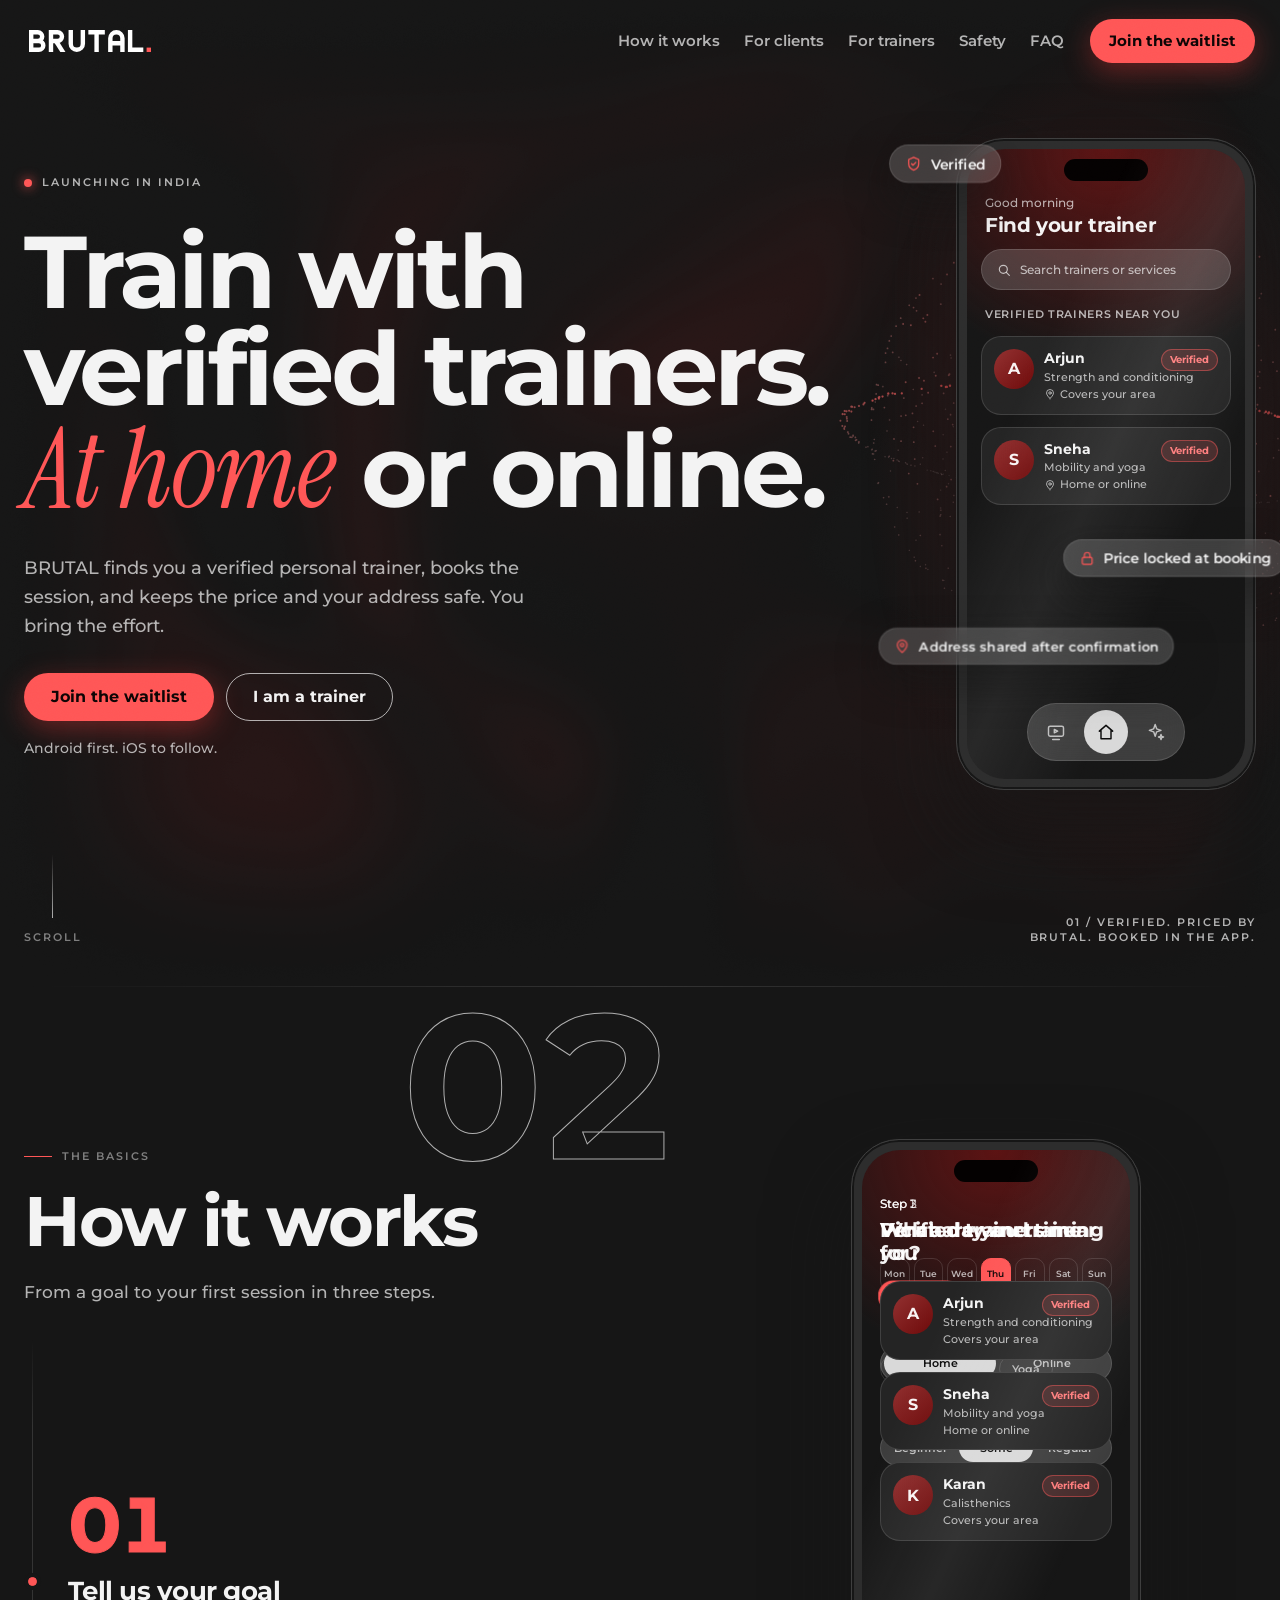
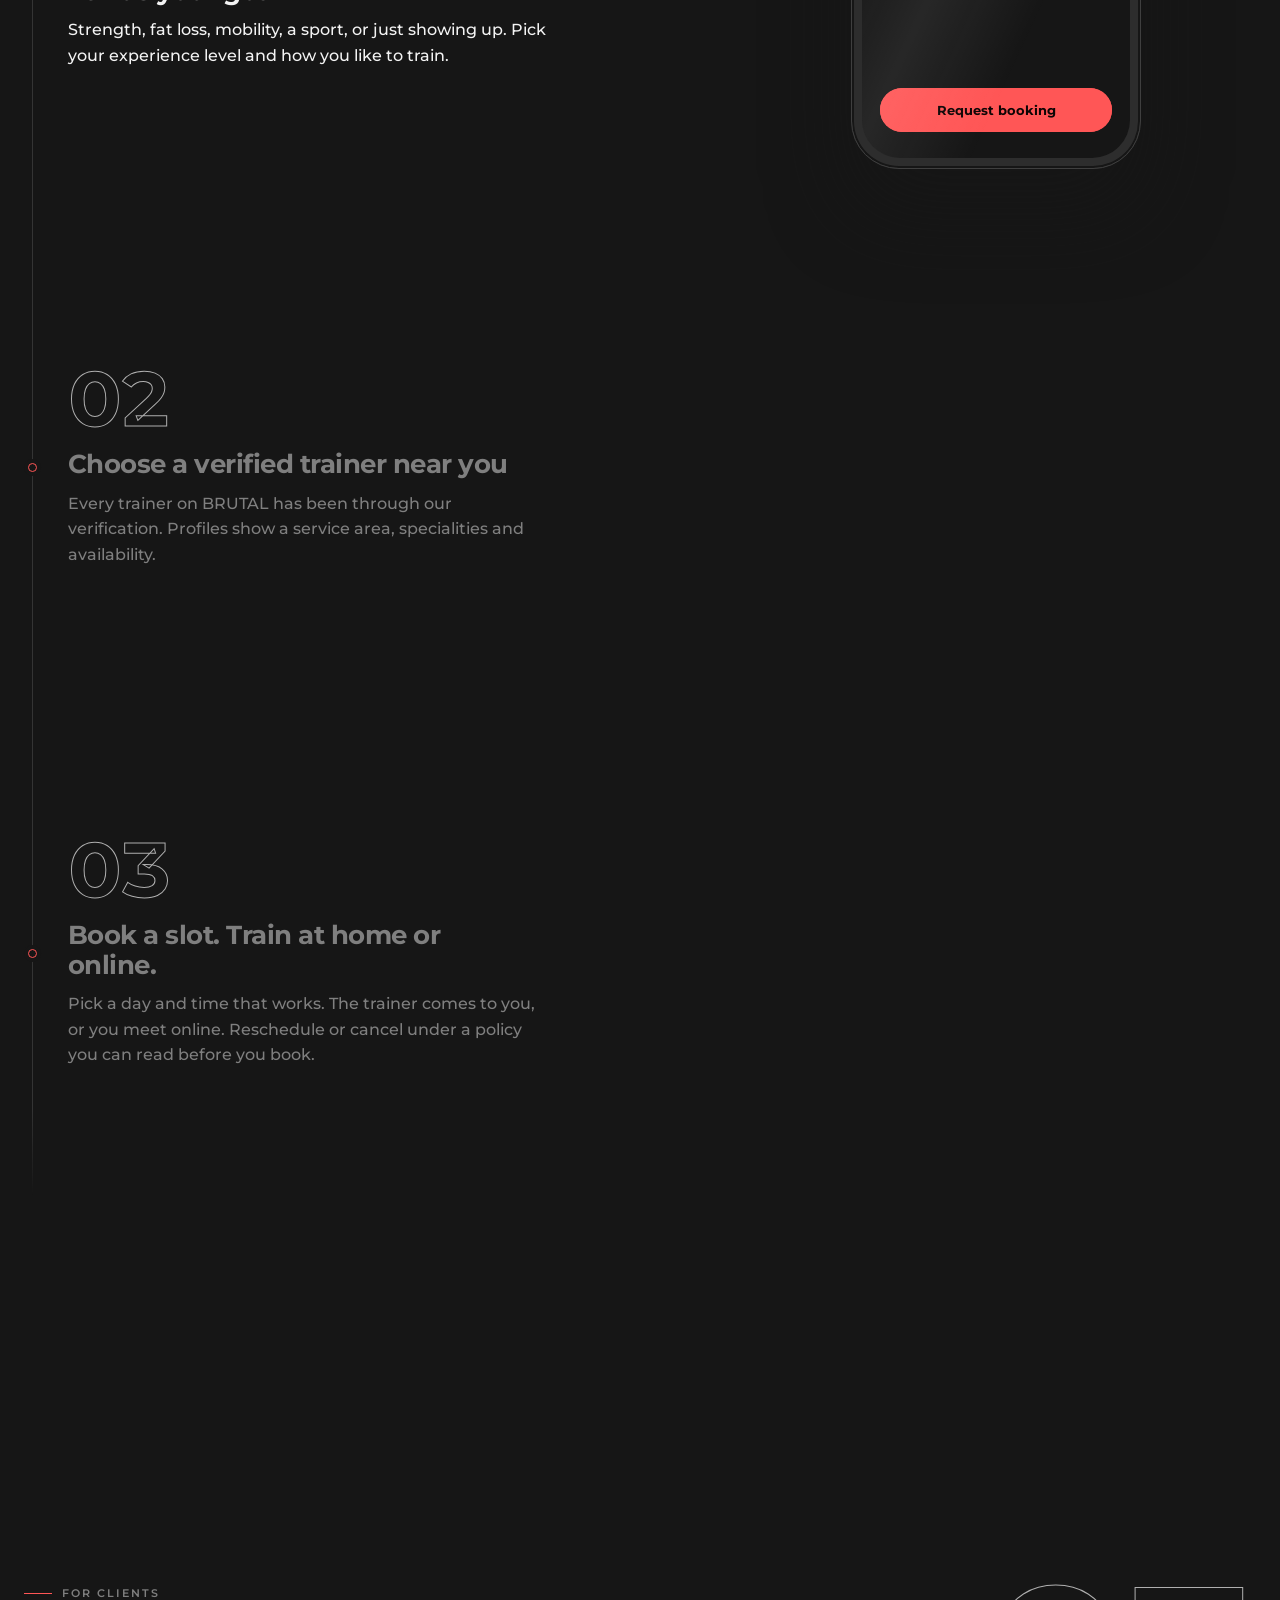
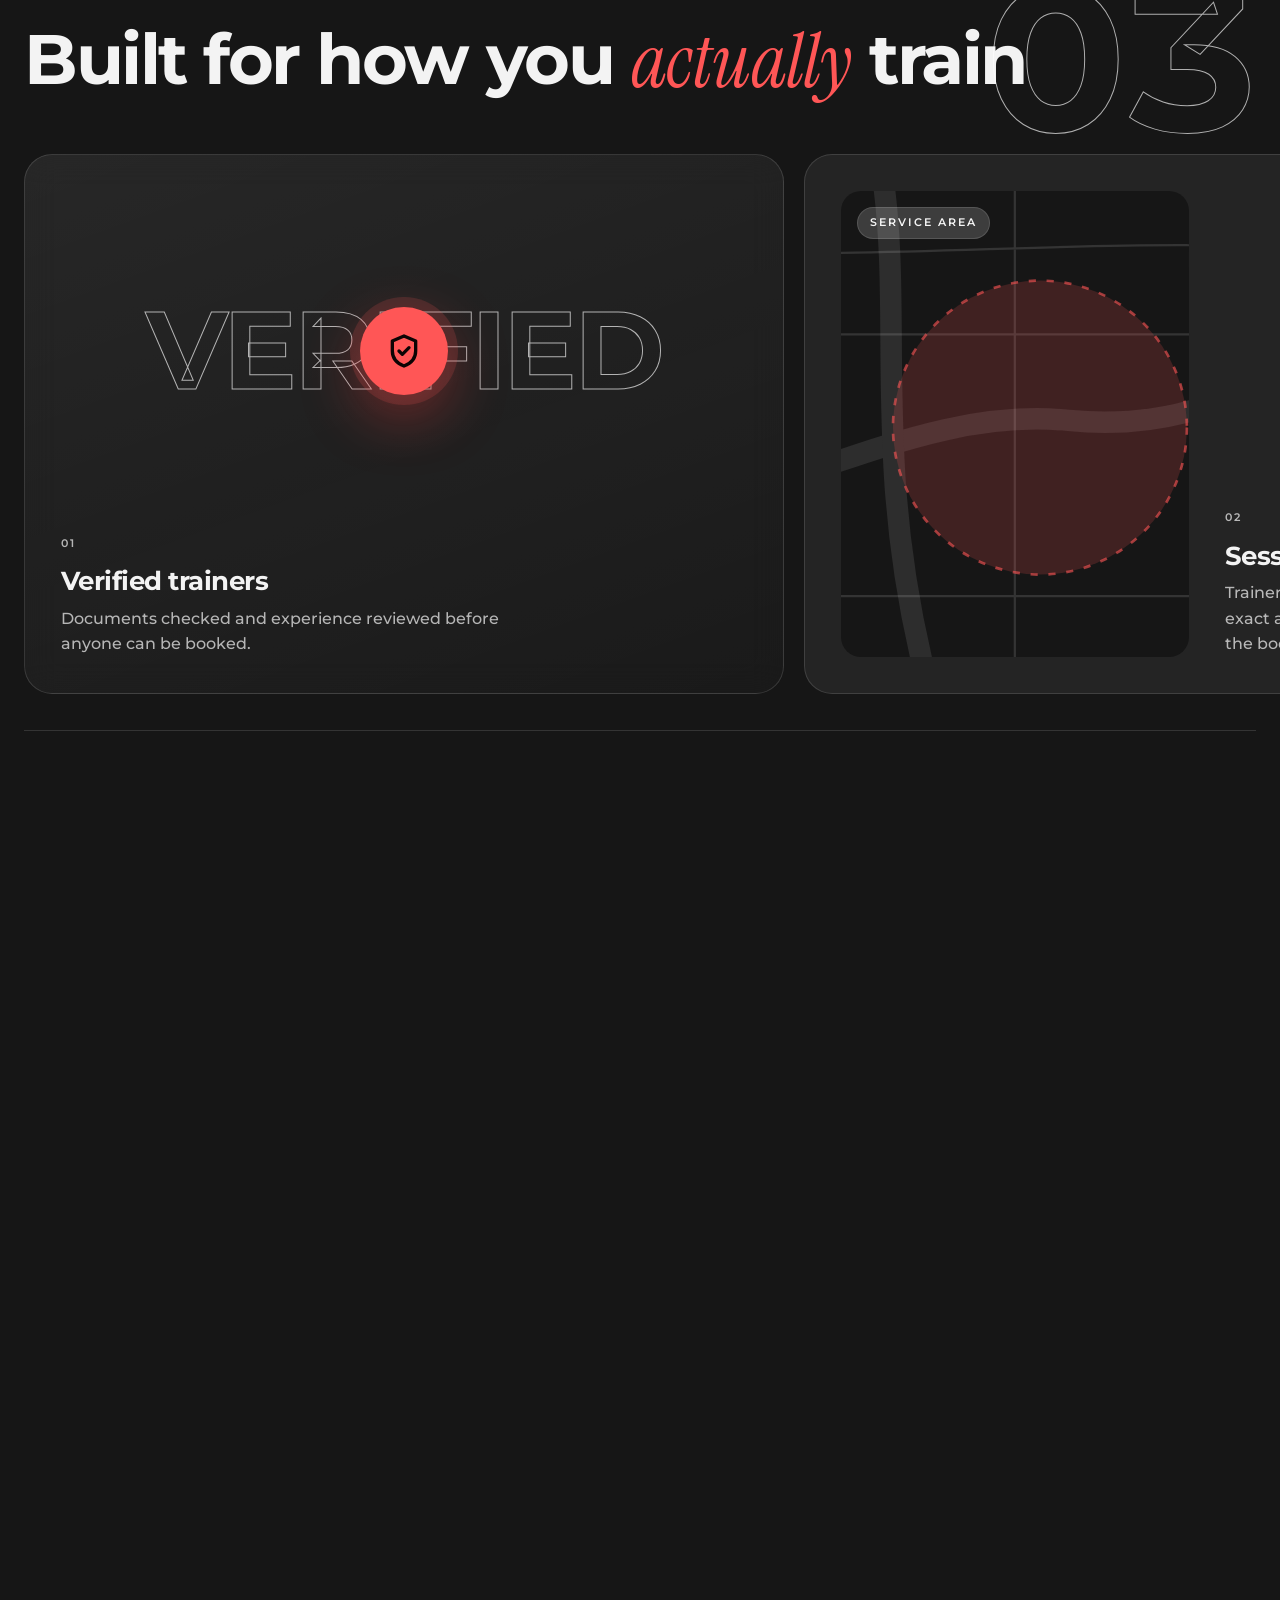
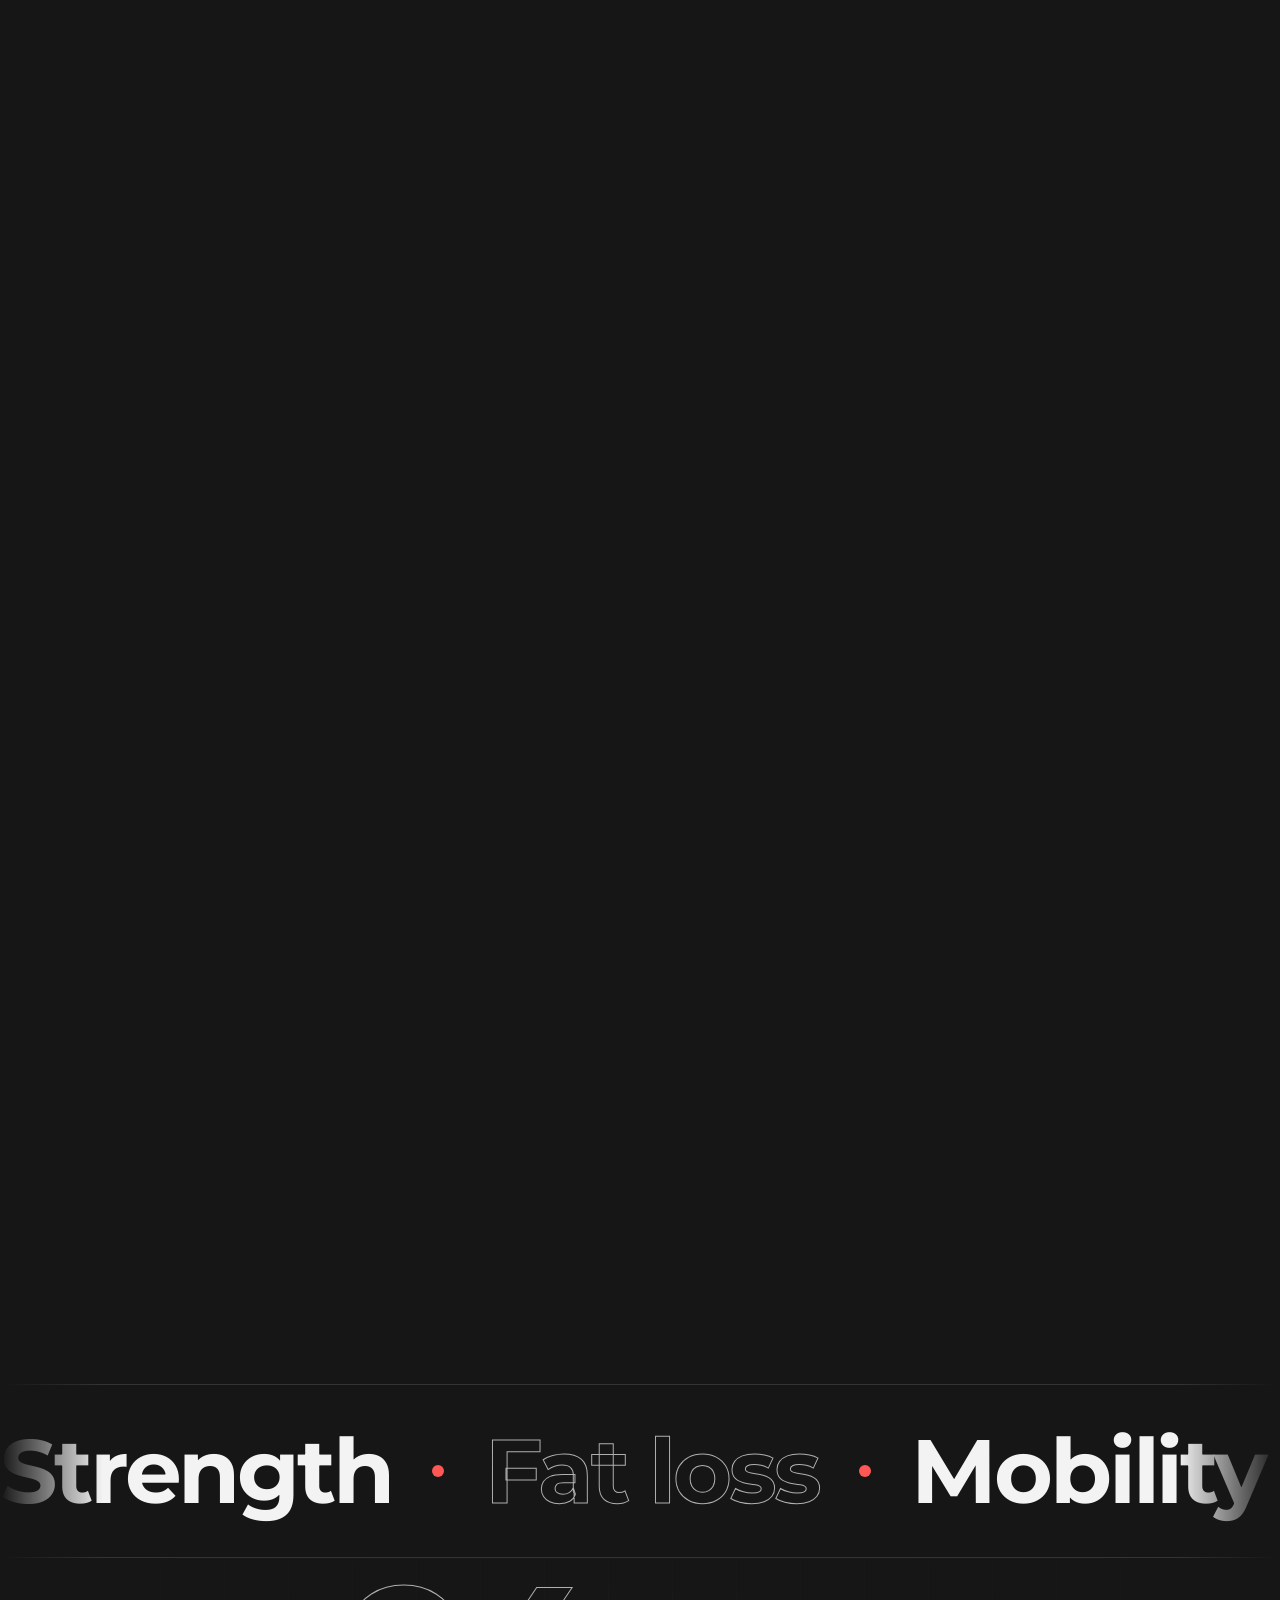
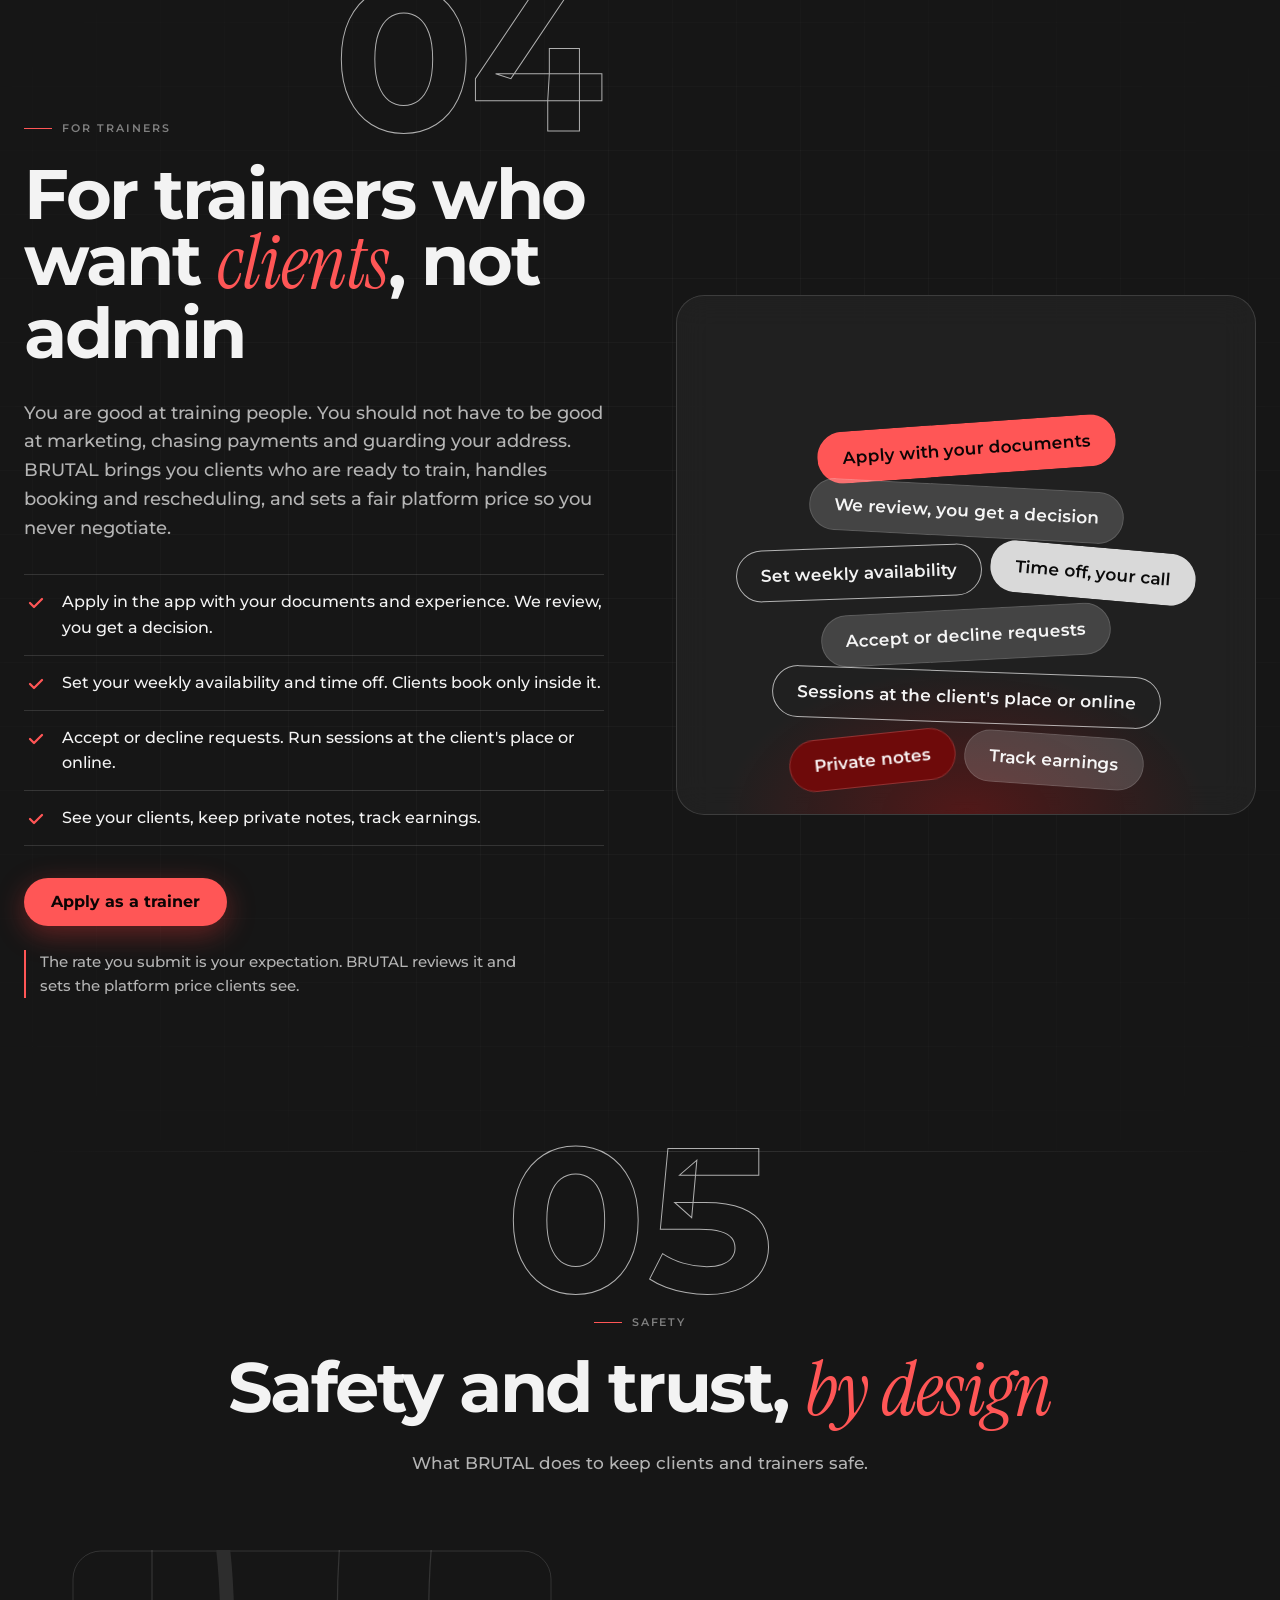
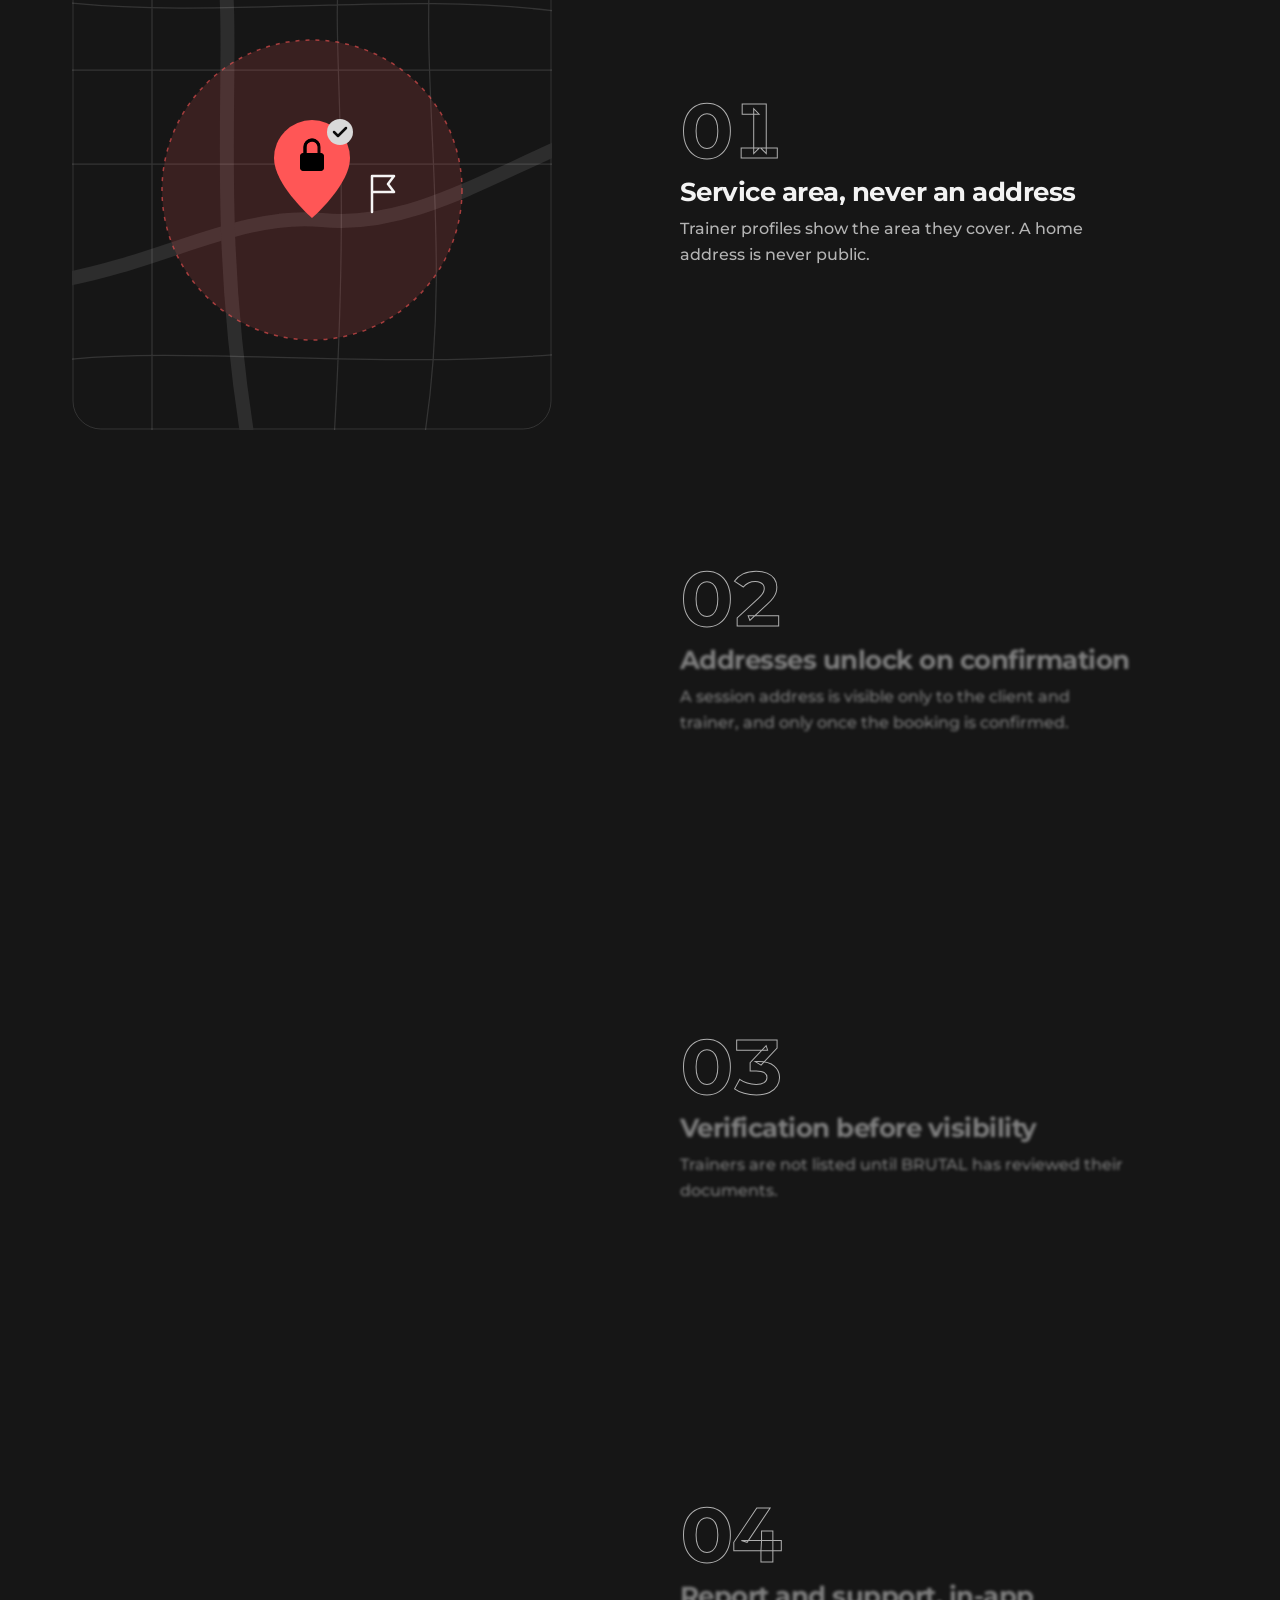
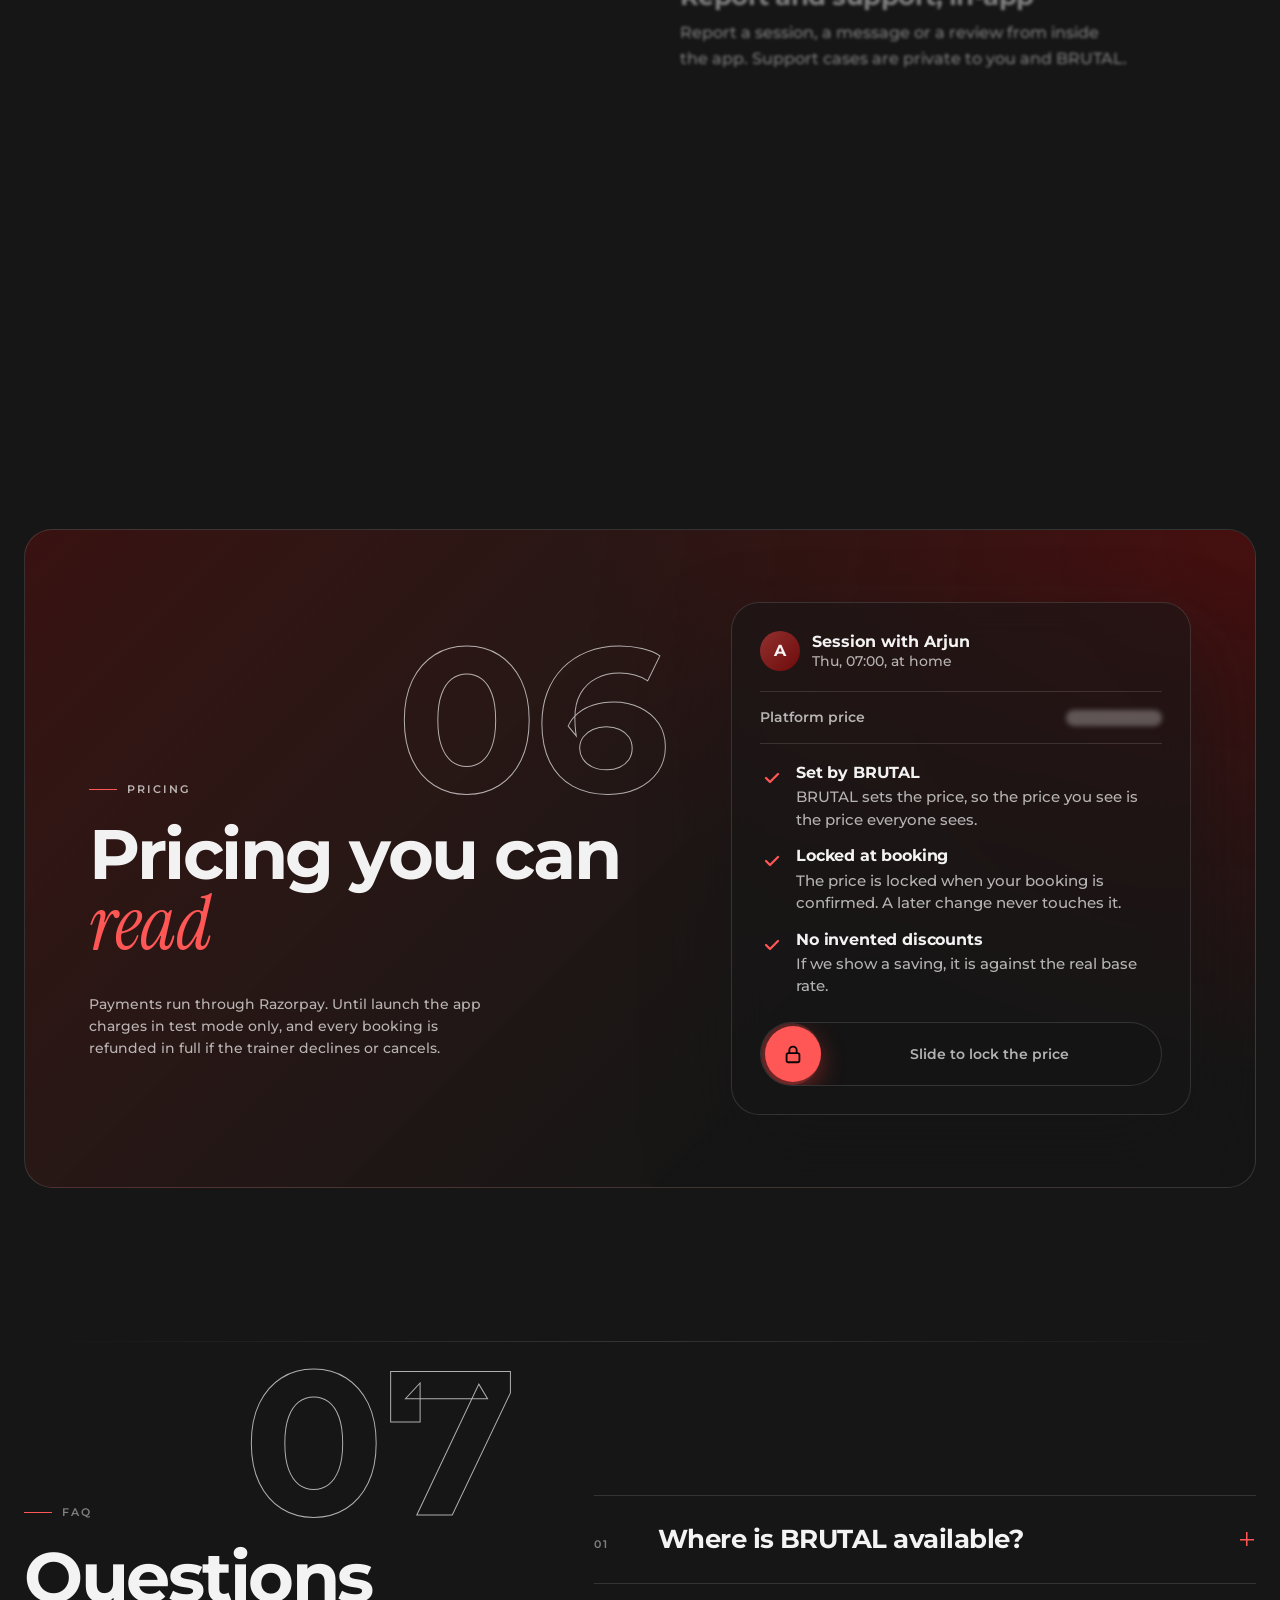
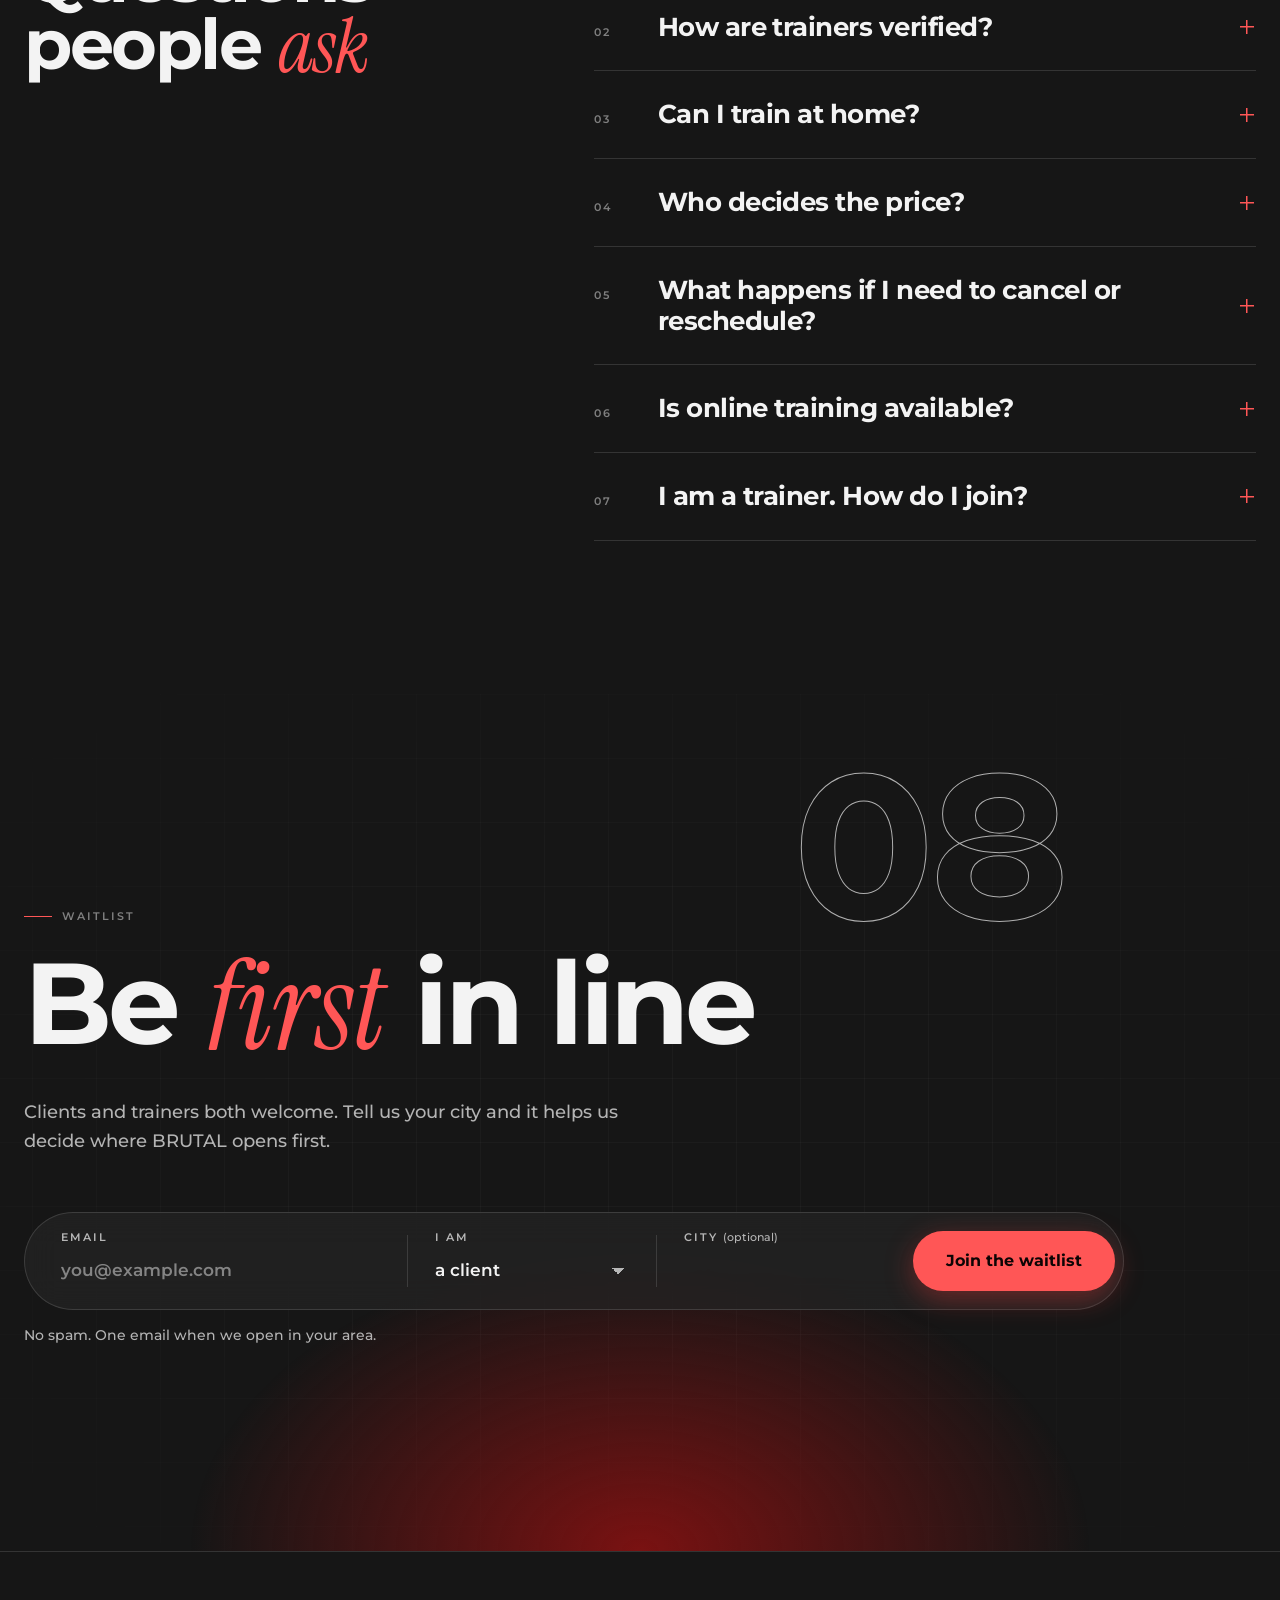
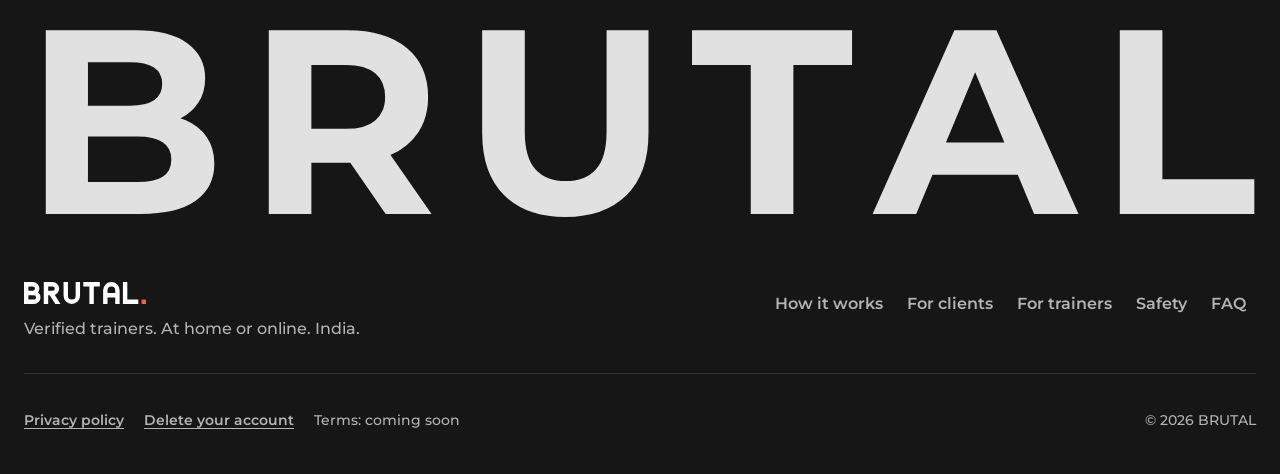
==== commit ab34b3ec: "Copy: payments run through Razorpay (test mode until launch); programmes included at no charge" ====
--- a/index.html
+++ b/index.html
@@ -89,7 +89,7 @@
     {
       "@type": "Question",
       "name": "Is online training available?",
-      "acceptedAnswer": {"@type": "Answer", "text": "Online programmes are part of the app. Real payments are not switched on yet, so programme purchases are a marked test until launch."}
+      "acceptedAnswer": {"@type": "Answer", "text": "Online programmes are included in the app at no extra charge: follow-along workouts with sets, reps and rest timers."}
     },
     {
       "@type": "Question",
@@ -491,7 +491,7 @@
           <span class="numeral chapter-num" aria-hidden="true">06</span>
           <p class="label">Pricing</p>
           <h2 id="pricing-title">Pricing you can <span class="serif">read</span></h2>
-          <p class="footnote">Payments are not live yet. The app's checkout is a clearly marked test until our payment partner is in place.</p>
+          <p class="footnote">Payments run through Razorpay. Until launch the app charges in test mode only, and every booking is refunded in full if the trainer declines or cancels.</p>
         </div>
         <div class="lock-card" data-reveal>
           <div class="lock-summary" aria-hidden="true">
@@ -553,7 +553,7 @@
         </details>
         <details class="faq-item">
           <summary>Is online training available?</summary>
-          <p>Online programmes are part of the app. Real payments are not switched on yet, so programme purchases are a marked test until launch.</p>
+          <p>Online programmes are included in the app at no extra charge: follow-along workouts with sets, reps and rest timers.</p>
         </details>
         <details class="faq-item">
           <summary>I am a trainer. How do I join?</summary>
